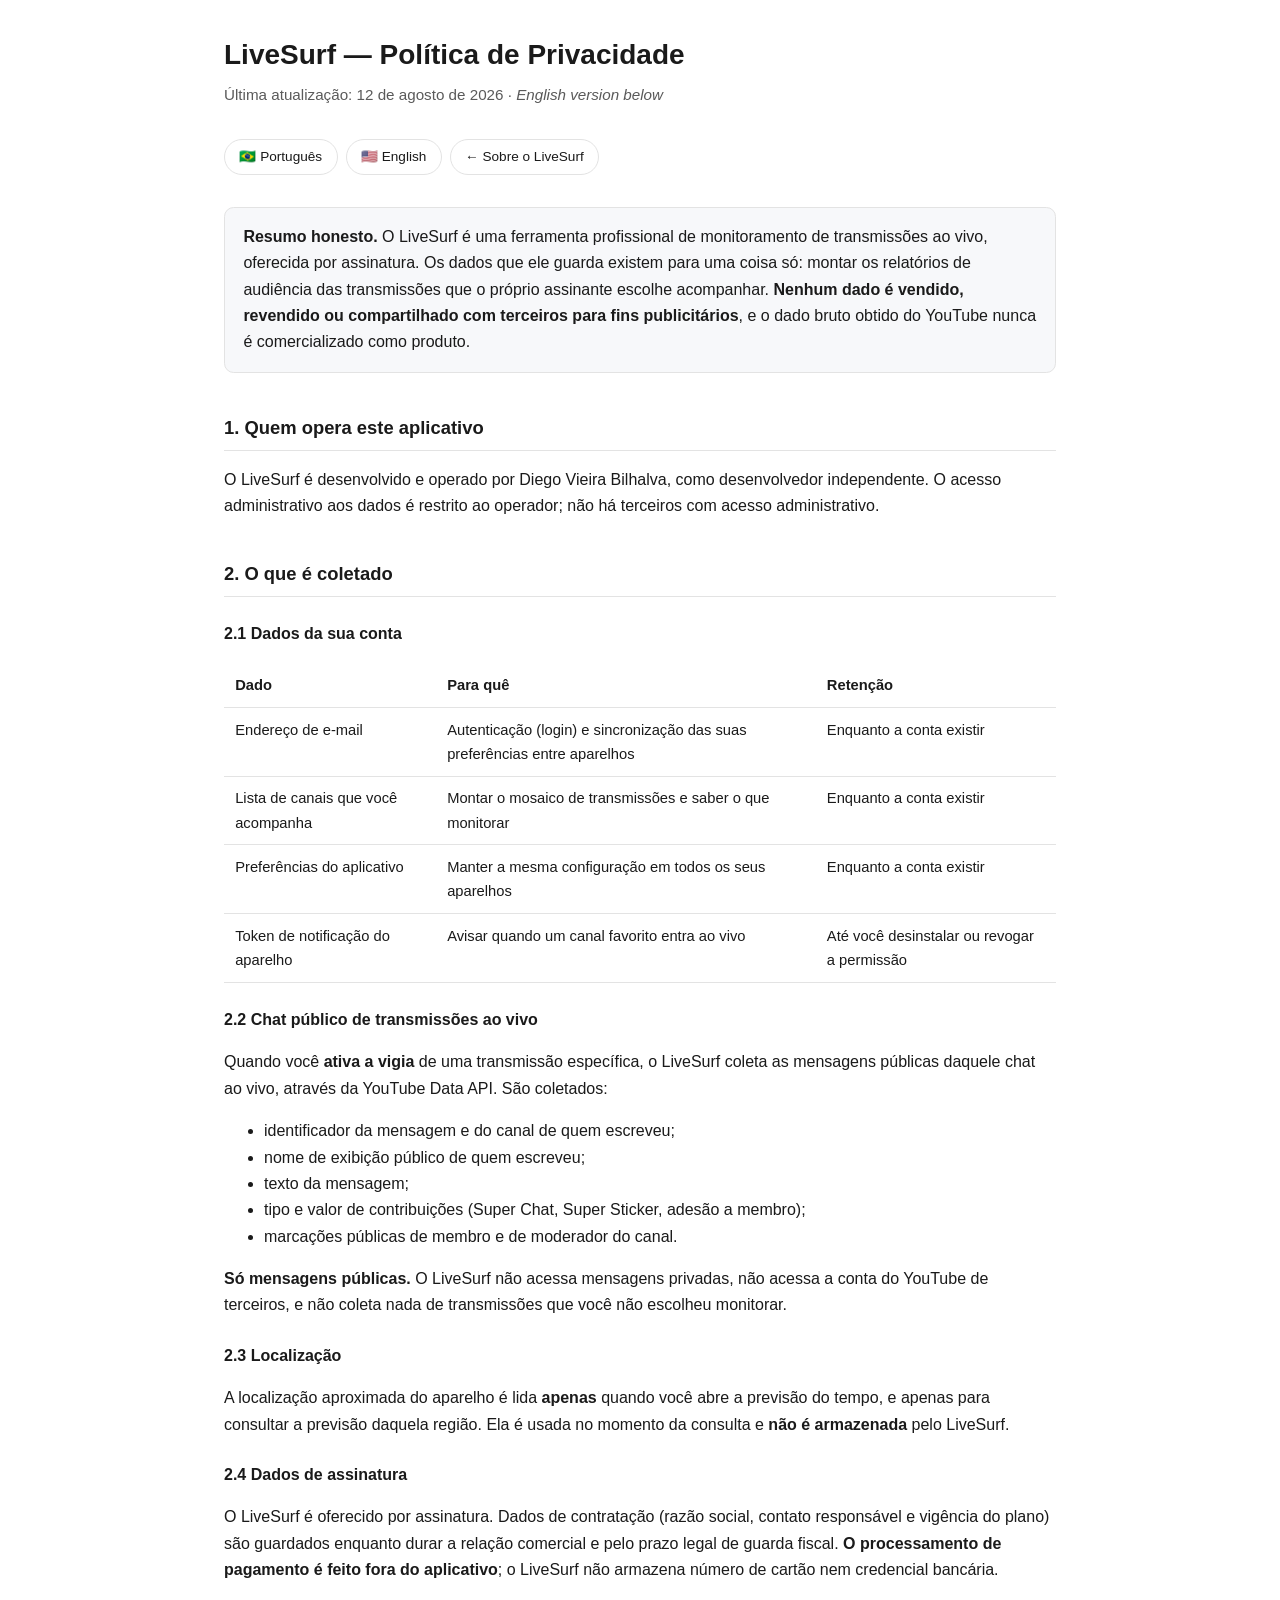
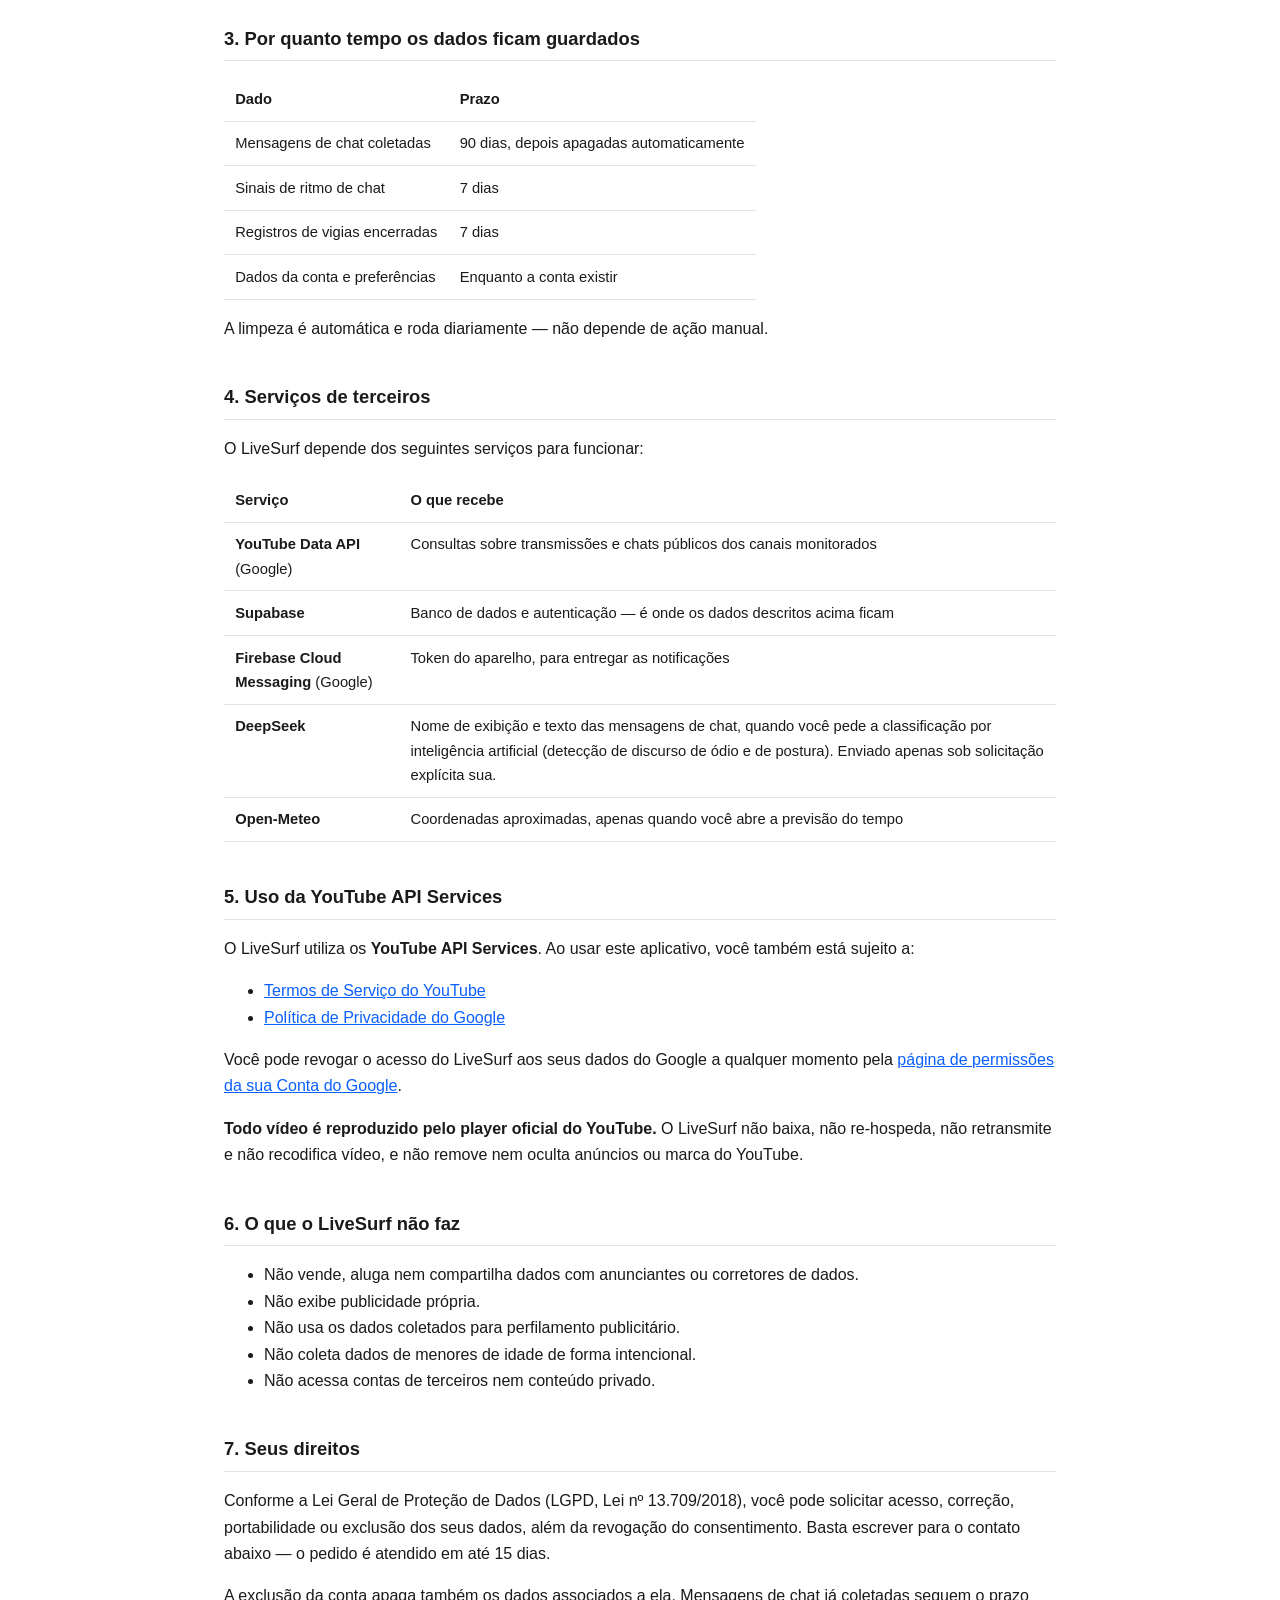
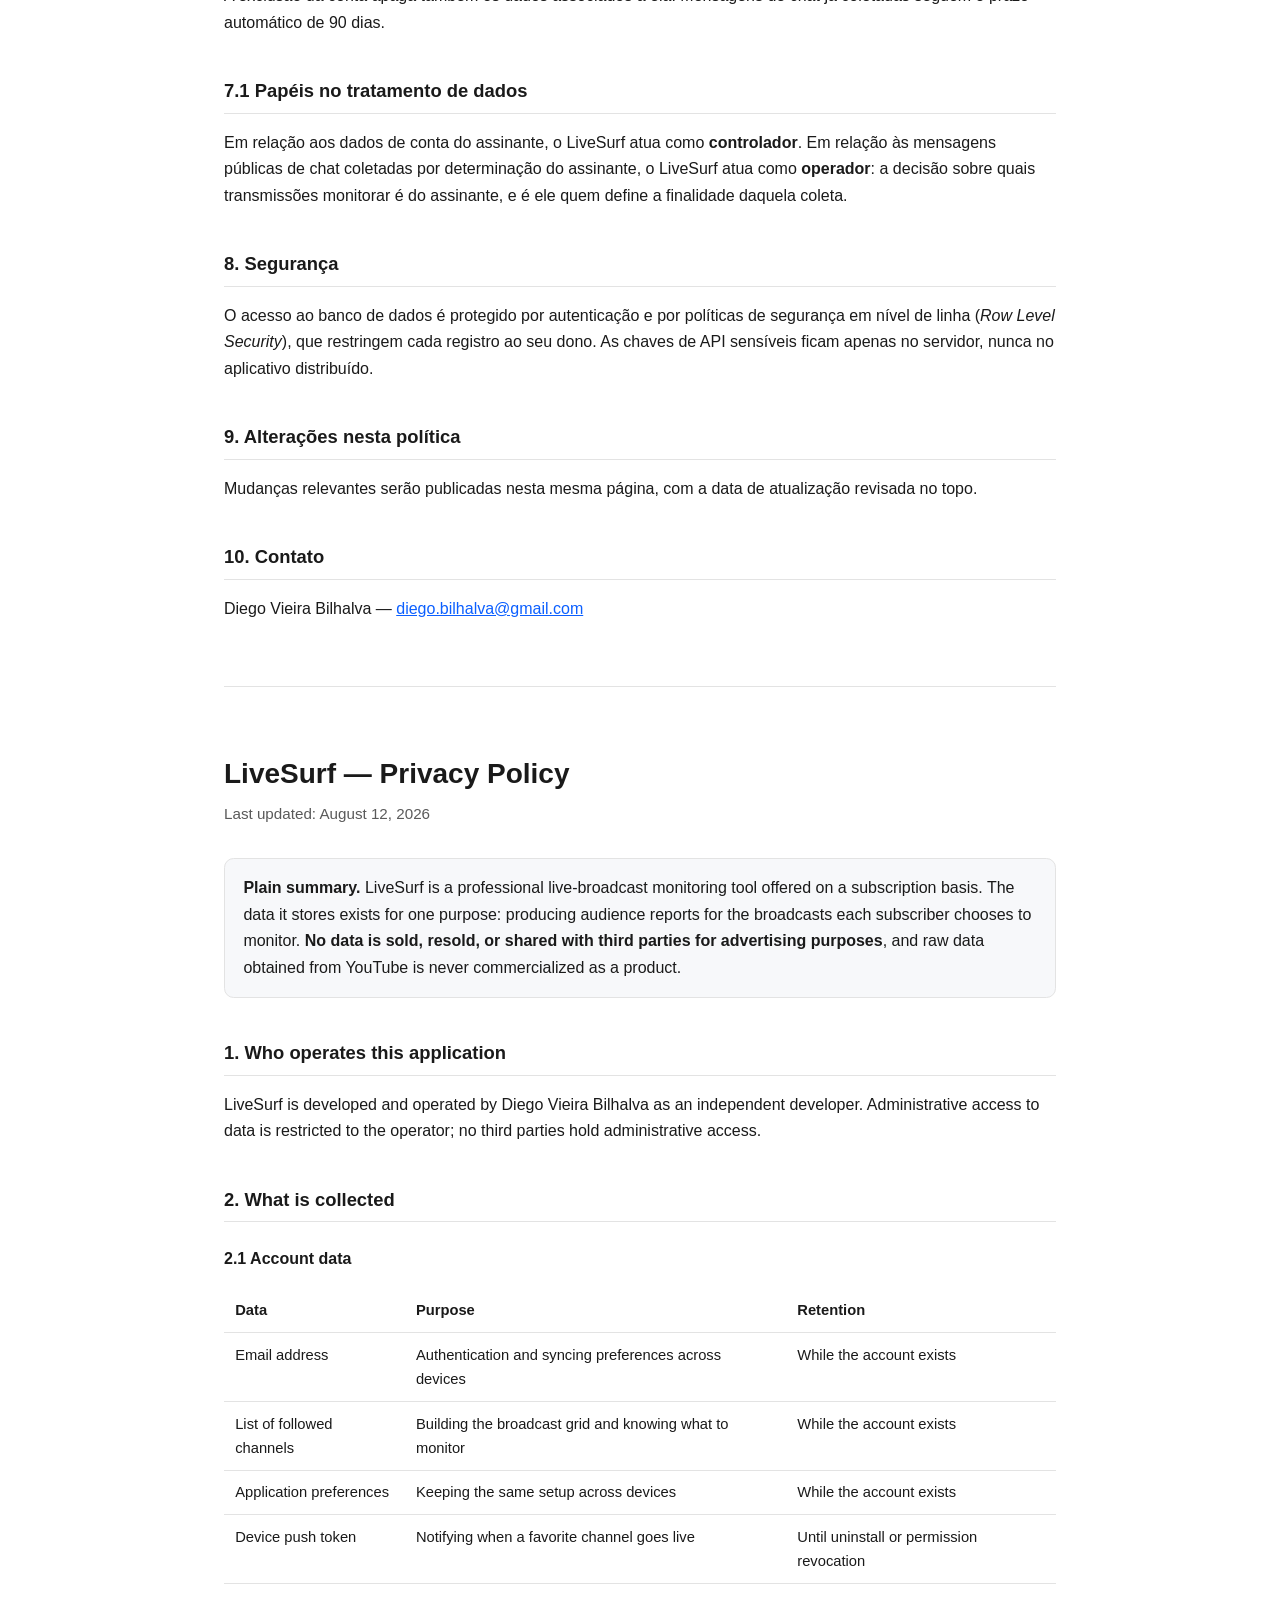
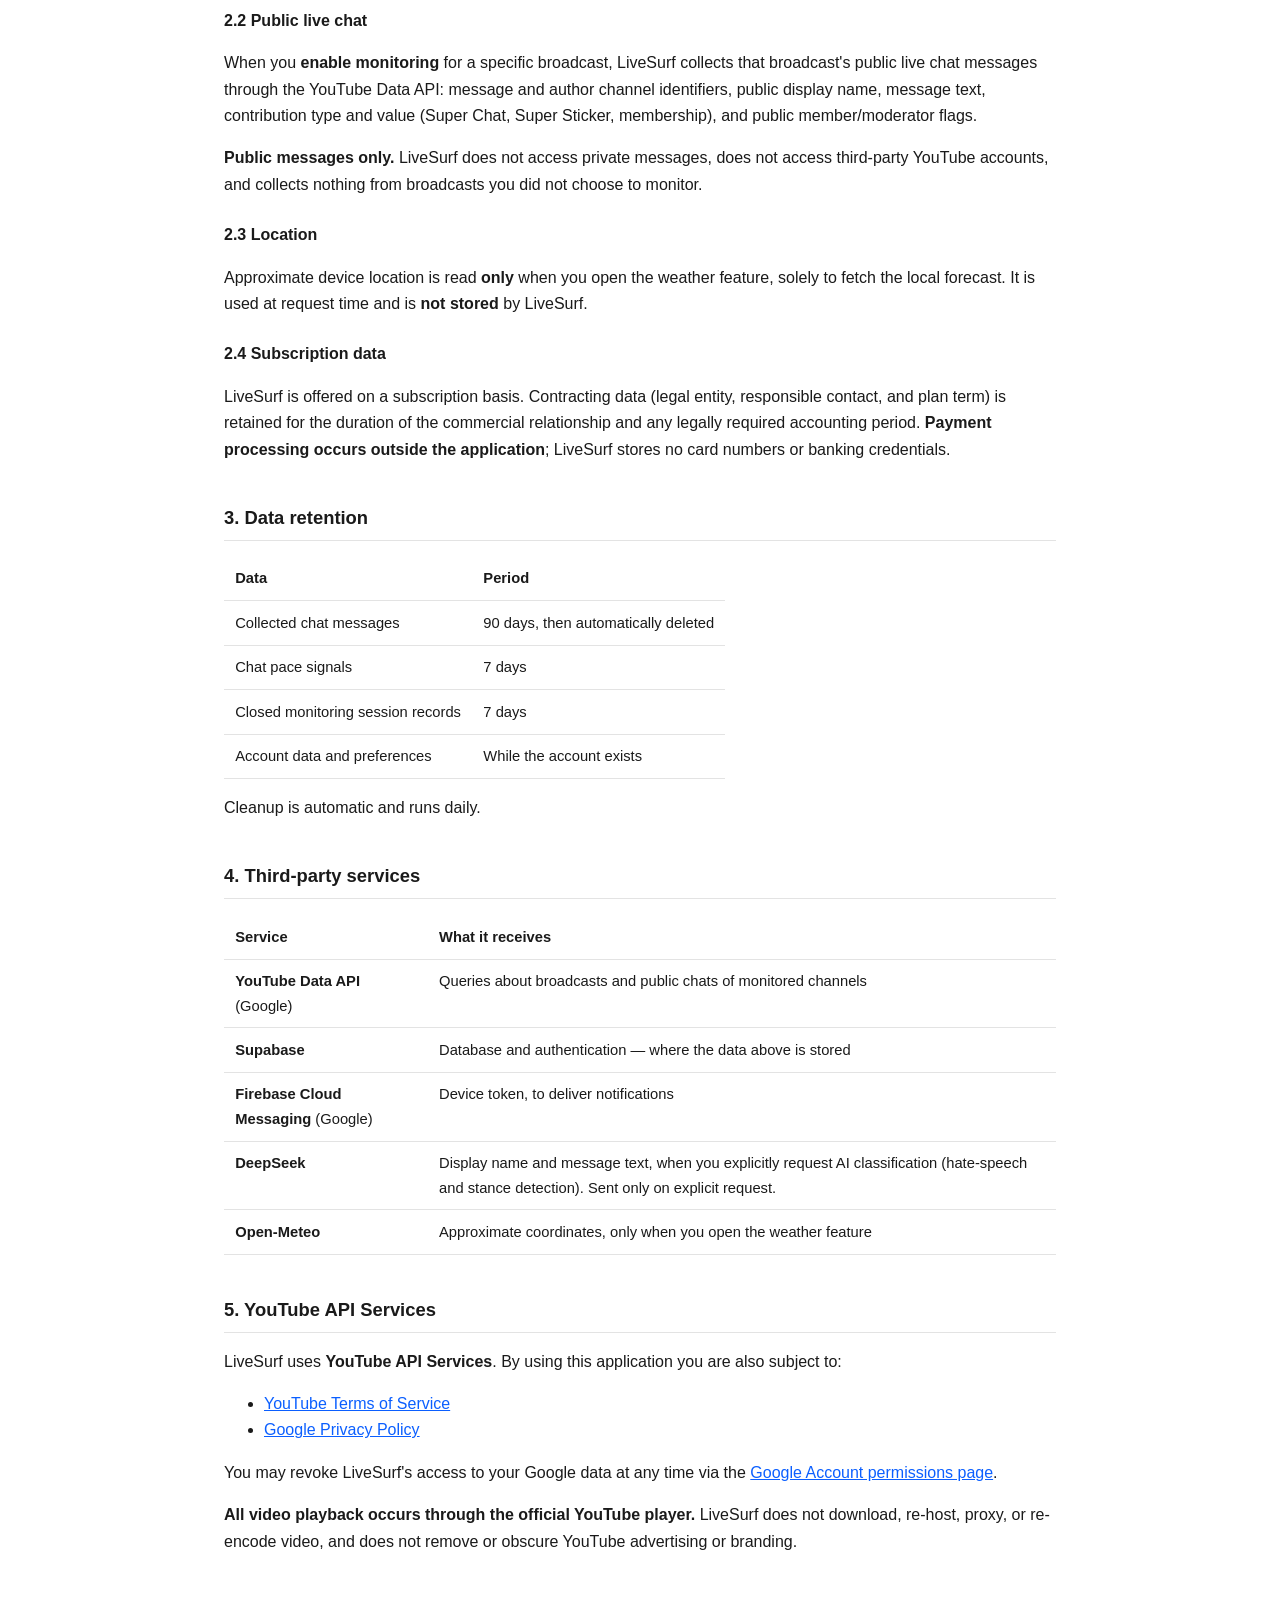
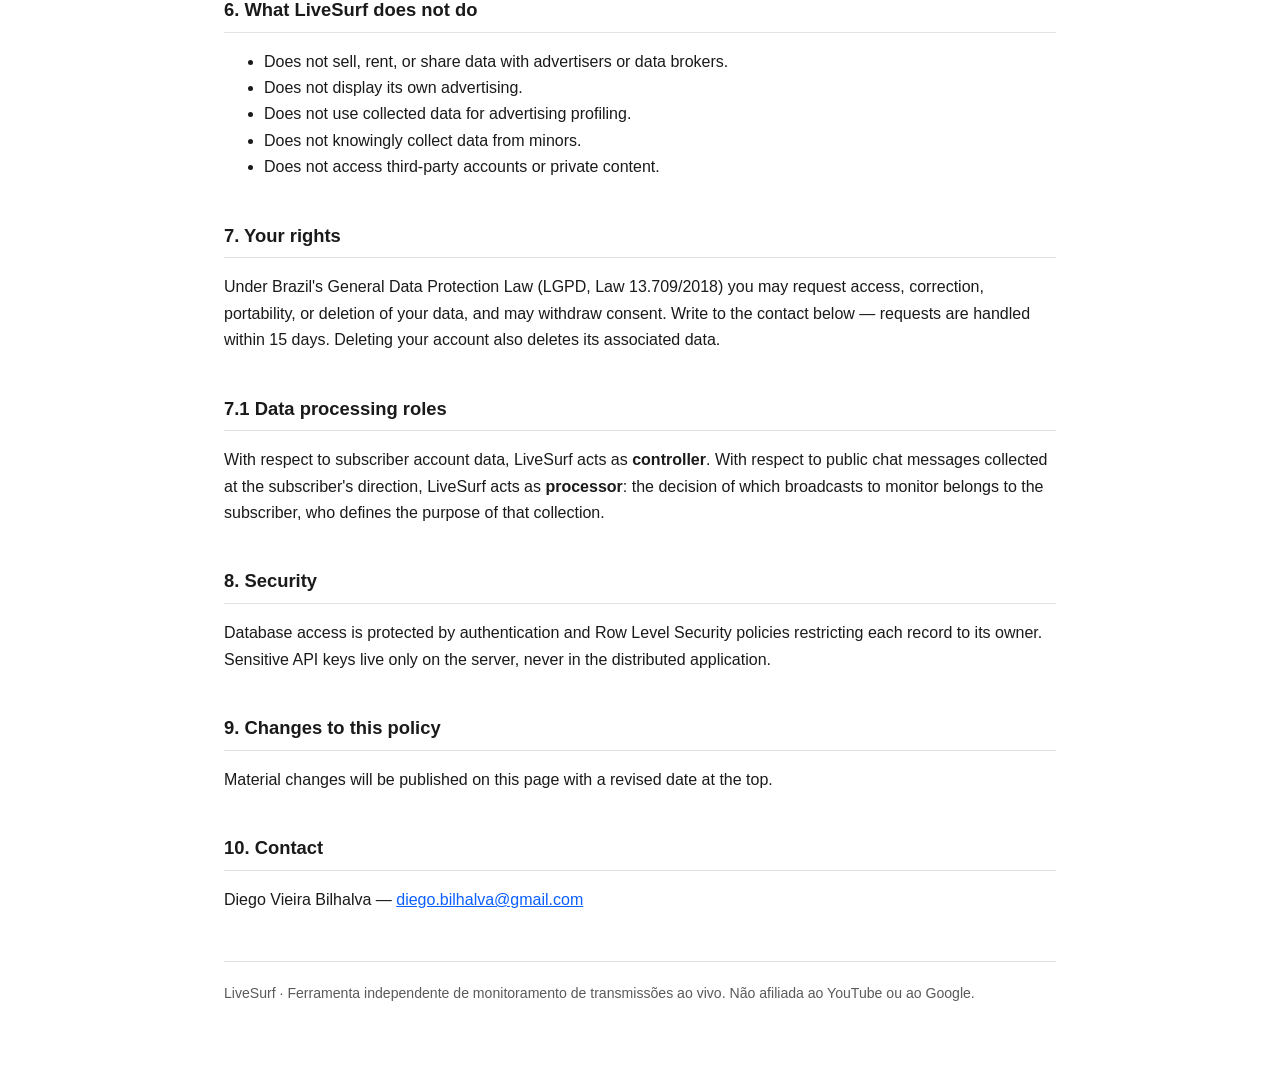
==== privacidade.html @ 0be64e24 "site: apresentação, privacidade e termos do LiveSurf" ====
<!doctype html>
<html lang="pt-BR">
<head>
<meta charset="utf-8">
<meta name="viewport" content="width=device-width, initial-scale=1">
<title>LiveSurf — Política de Privacidade / Privacy Policy</title>
<style>
  :root{
    --fundo:#ffffff; --texto:#1a1a1a; --suave:#5a5a5a; --linha:#e3e3e3;
    --destaque:#0b5fff; --caixa:#f7f8fa;
  }
  @media (prefers-color-scheme: dark){
    :root{
      --fundo:#14161a; --texto:#e8e8e8; --suave:#a0a4ab; --linha:#2a2e35;
      --destaque:#6ea8ff; --caixa:#1b1e24;
    }
  }
  *{box-sizing:border-box}
  body{
    margin:0; padding:2rem 1.25rem 4rem; background:var(--fundo); color:var(--texto);
    font:16px/1.65 -apple-system,BlinkMacSystemFont,"Segoe UI",Roboto,Helvetica,Arial,sans-serif;
  }
  main{max-width:52rem; margin:0 auto}
  h1{font-size:1.75rem; margin:0 0 .25rem}
  h2{font-size:1.15rem; margin:2.5rem 0 .75rem; padding-bottom:.4rem; border-bottom:1px solid var(--linha)}
  h3{font-size:1rem; margin:1.5rem 0 .5rem}
  p,li{color:var(--texto)}
  .sub{color:var(--suave); margin:0 0 2rem; font-size:.95rem}
  a{color:var(--destaque)}
  table{width:100%; border-collapse:collapse; margin:1rem 0; font-size:.92rem; display:block; overflow-x:auto}
  th,td{text-align:left; padding:.6rem .7rem; border-bottom:1px solid var(--linha); vertical-align:top}
  th{font-weight:600}
  .caixa{background:var(--caixa); border:1px solid var(--linha); border-radius:.6rem; padding:1rem 1.15rem; margin:1.25rem 0}
  .idioma{display:flex; gap:.5rem; margin-bottom:2rem; flex-wrap:wrap}
  .idioma a{
    text-decoration:none; border:1px solid var(--linha); border-radius:2rem;
    padding:.35rem .9rem; font-size:.85rem; color:var(--texto)
  }
  footer{margin-top:3rem; padding-top:1.25rem; border-top:1px solid var(--linha); color:var(--suave); font-size:.88rem}
  code{background:var(--caixa); padding:.1rem .35rem; border-radius:.25rem; font-size:.9em}
</style>
</head>
<body>
<main>

  <h1>LiveSurf — Política de Privacidade</h1>
  <p class="sub">Última atualização: 12 de agosto de 2026 · <em>English version below</em></p>

  <div class="idioma">
    <a href="#pt">🇧🇷 Português</a>
    <a href="#en">🇺🇸 English</a>
    <a href="./">← Sobre o LiveSurf</a>
  </div>

  <section id="pt">

    <div class="caixa">
      <strong>Resumo honesto.</strong> O LiveSurf é uma ferramenta profissional
      de monitoramento de transmissões ao vivo, oferecida por assinatura. Os
      dados que ele guarda existem para uma coisa só: montar os relatórios de
      audiência das transmissões que o próprio assinante escolhe acompanhar.
      <strong>Nenhum dado é vendido, revendido ou compartilhado com terceiros
      para fins publicitários</strong>, e o dado bruto obtido do YouTube nunca é
      comercializado como produto.
    </div>

    <h2>1. Quem opera este aplicativo</h2>
    <p>
      O LiveSurf é desenvolvido e operado por Diego Vieira Bilhalva, como
      desenvolvedor independente. O acesso administrativo aos dados é restrito
      ao operador; não há terceiros com acesso administrativo.
    </p>

    <h2>2. O que é coletado</h2>

    <h3>2.1 Dados da sua conta</h3>
    <table>
      <tr><th>Dado</th><th>Para quê</th><th>Retenção</th></tr>
      <tr>
        <td>Endereço de e-mail</td>
        <td>Autenticação (login) e sincronização das suas preferências entre aparelhos</td>
        <td>Enquanto a conta existir</td>
      </tr>
      <tr>
        <td>Lista de canais que você acompanha</td>
        <td>Montar o mosaico de transmissões e saber o que monitorar</td>
        <td>Enquanto a conta existir</td>
      </tr>
      <tr>
        <td>Preferências do aplicativo</td>
        <td>Manter a mesma configuração em todos os seus aparelhos</td>
        <td>Enquanto a conta existir</td>
      </tr>
      <tr>
        <td>Token de notificação do aparelho</td>
        <td>Avisar quando um canal favorito entra ao vivo</td>
        <td>Até você desinstalar ou revogar a permissão</td>
      </tr>
    </table>

    <h3>2.2 Chat público de transmissões ao vivo</h3>
    <p>
      Quando você <strong>ativa a vigia</strong> de uma transmissão específica, o
      LiveSurf coleta as mensagens públicas daquele chat ao vivo, através da
      YouTube Data API. São coletados:
    </p>
    <ul>
      <li>identificador da mensagem e do canal de quem escreveu;</li>
      <li>nome de exibição público de quem escreveu;</li>
      <li>texto da mensagem;</li>
      <li>tipo e valor de contribuições (Super Chat, Super Sticker, adesão a membro);</li>
      <li>marcações públicas de membro e de moderador do canal.</li>
    </ul>
    <p>
      <strong>Só mensagens públicas.</strong> O LiveSurf não acessa mensagens
      privadas, não acessa a conta do YouTube de terceiros, e não coleta nada de
      transmissões que você não escolheu monitorar.
    </p>

    <h3>2.3 Localização</h3>
    <p>
      A localização aproximada do aparelho é lida <strong>apenas</strong> quando
      você abre a previsão do tempo, e apenas para consultar a previsão daquela
      região. Ela é usada no momento da consulta e <strong>não é armazenada</strong>
      pelo LiveSurf.
    </p>

    <h3>2.4 Dados de assinatura</h3>
    <p>
      O LiveSurf é oferecido por assinatura. Dados de contratação (razão social,
      contato responsável e vigência do plano) são guardados enquanto durar a
      relação comercial e pelo prazo legal de guarda fiscal. <strong>O
      processamento de pagamento é feito fora do aplicativo</strong>; o LiveSurf
      não armazena número de cartão nem credencial bancária.
    </p>

    <h2>3. Por quanto tempo os dados ficam guardados</h2>
    <table>
      <tr><th>Dado</th><th>Prazo</th></tr>
      <tr><td>Mensagens de chat coletadas</td><td>90 dias, depois apagadas automaticamente</td></tr>
      <tr><td>Sinais de ritmo de chat</td><td>7 dias</td></tr>
      <tr><td>Registros de vigias encerradas</td><td>7 dias</td></tr>
      <tr><td>Dados da conta e preferências</td><td>Enquanto a conta existir</td></tr>
    </table>
    <p>
      A limpeza é automática e roda diariamente — não depende de ação manual.
    </p>

    <h2>4. Serviços de terceiros</h2>
    <p>O LiveSurf depende dos seguintes serviços para funcionar:</p>
    <table>
      <tr><th>Serviço</th><th>O que recebe</th></tr>
      <tr>
        <td><strong>YouTube Data API</strong> (Google)</td>
        <td>Consultas sobre transmissões e chats públicos dos canais monitorados</td>
      </tr>
      <tr>
        <td><strong>Supabase</strong></td>
        <td>Banco de dados e autenticação — é onde os dados descritos acima ficam</td>
      </tr>
      <tr>
        <td><strong>Firebase Cloud Messaging</strong> (Google)</td>
        <td>Token do aparelho, para entregar as notificações</td>
      </tr>
      <tr>
        <td><strong>DeepSeek</strong></td>
        <td>
          Nome de exibição e texto das mensagens de chat, quando você pede a
          classificação por inteligência artificial (detecção de discurso de ódio
          e de postura). Enviado apenas sob solicitação explícita sua.
        </td>
      </tr>
      <tr>
        <td><strong>Open-Meteo</strong></td>
        <td>Coordenadas aproximadas, apenas quando você abre a previsão do tempo</td>
      </tr>
    </table>

    <h2>5. Uso da YouTube API Services</h2>
    <p>
      O LiveSurf utiliza os <strong>YouTube API Services</strong>. Ao usar este
      aplicativo, você também está sujeito a:
    </p>
    <ul>
      <li><a href="https://www.youtube.com/t/terms" target="_blank" rel="noopener">Termos de Serviço do YouTube</a></li>
      <li><a href="https://policies.google.com/privacy" target="_blank" rel="noopener">Política de Privacidade do Google</a></li>
    </ul>
    <p>
      Você pode revogar o acesso do LiveSurf aos seus dados do Google a qualquer
      momento pela
      <a href="https://myaccount.google.com/permissions" target="_blank" rel="noopener">página de permissões da sua Conta do Google</a>.
    </p>
    <p>
      <strong>Todo vídeo é reproduzido pelo player oficial do YouTube.</strong> O
      LiveSurf não baixa, não re-hospeda, não retransmite e não recodifica vídeo,
      e não remove nem oculta anúncios ou marca do YouTube.
    </p>

    <h2>6. O que o LiveSurf não faz</h2>
    <ul>
      <li>Não vende, aluga nem compartilha dados com anunciantes ou corretores de dados.</li>
      <li>Não exibe publicidade própria.</li>
      <li>Não usa os dados coletados para perfilamento publicitário.</li>
      <li>Não coleta dados de menores de idade de forma intencional.</li>
      <li>Não acessa contas de terceiros nem conteúdo privado.</li>
    </ul>

    <h2>7. Seus direitos</h2>
    <p>
      Conforme a Lei Geral de Proteção de Dados (LGPD, Lei nº 13.709/2018), você
      pode solicitar acesso, correção, portabilidade ou exclusão dos seus dados,
      além da revogação do consentimento. Basta escrever para o contato abaixo — o
      pedido é atendido em até 15 dias.
    </p>
    <p>
      A exclusão da conta apaga também os dados associados a ela. Mensagens de
      chat já coletadas seguem o prazo automático de 90 dias.
    </p>

    <h2>7.1 Papéis no tratamento de dados</h2>
    <p>
      Em relação aos dados de conta do assinante, o LiveSurf atua como
      <strong>controlador</strong>. Em relação às mensagens públicas de chat
      coletadas por determinação do assinante, o LiveSurf atua como
      <strong>operador</strong>: a decisão sobre quais transmissões monitorar é
      do assinante, e é ele quem define a finalidade daquela coleta.
    </p>

    <h2>8. Segurança</h2>
    <p>
      O acesso ao banco de dados é protegido por autenticação e por políticas de
      segurança em nível de linha (<em>Row Level Security</em>), que restringem
      cada registro ao seu dono. As chaves de API sensíveis ficam apenas no
      servidor, nunca no aplicativo distribuído.
    </p>

    <h2>9. Alterações nesta política</h2>
    <p>
      Mudanças relevantes serão publicadas nesta mesma página, com a data de
      atualização revisada no topo.
    </p>

    <h2>10. Contato</h2>
    <p>
      Diego Vieira Bilhalva —
      <a href="mailto:diego.bilhalva@gmail.com">diego.bilhalva@gmail.com</a>
    </p>

  </section>

  <hr style="margin:4rem 0; border:0; border-top:1px solid var(--linha)">

  <section id="en">

    <h1>LiveSurf — Privacy Policy</h1>
    <p class="sub">Last updated: August 12, 2026</p>

    <div class="caixa">
      <strong>Plain summary.</strong> LiveSurf is a professional live-broadcast
      monitoring tool offered on a subscription basis. The data it stores exists
      for one purpose: producing audience reports for the broadcasts each
      subscriber chooses to monitor. <strong>No data is sold, resold, or shared
      with third parties for advertising purposes</strong>, and raw data obtained
      from YouTube is never commercialized as a product.
    </div>

    <h2>1. Who operates this application</h2>
    <p>
      LiveSurf is developed and operated by Diego Vieira Bilhalva as an
      independent developer. Administrative access to data is restricted to the
      operator; no third parties hold administrative access.
    </p>

    <h2>2. What is collected</h2>

    <h3>2.1 Account data</h3>
    <table>
      <tr><th>Data</th><th>Purpose</th><th>Retention</th></tr>
      <tr><td>Email address</td><td>Authentication and syncing preferences across devices</td><td>While the account exists</td></tr>
      <tr><td>List of followed channels</td><td>Building the broadcast grid and knowing what to monitor</td><td>While the account exists</td></tr>
      <tr><td>Application preferences</td><td>Keeping the same setup across devices</td><td>While the account exists</td></tr>
      <tr><td>Device push token</td><td>Notifying when a favorite channel goes live</td><td>Until uninstall or permission revocation</td></tr>
    </table>

    <h3>2.2 Public live chat</h3>
    <p>
      When you <strong>enable monitoring</strong> for a specific broadcast,
      LiveSurf collects that broadcast's public live chat messages through the
      YouTube Data API: message and author channel identifiers, public display
      name, message text, contribution type and value (Super Chat, Super Sticker,
      membership), and public member/moderator flags.
    </p>
    <p>
      <strong>Public messages only.</strong> LiveSurf does not access private
      messages, does not access third-party YouTube accounts, and collects
      nothing from broadcasts you did not choose to monitor.
    </p>

    <h3>2.3 Location</h3>
    <p>
      Approximate device location is read <strong>only</strong> when you open the
      weather feature, solely to fetch the local forecast. It is used at request
      time and is <strong>not stored</strong> by LiveSurf.
    </p>

    <h3>2.4 Subscription data</h3>
    <p>
      LiveSurf is offered on a subscription basis. Contracting data (legal
      entity, responsible contact, and plan term) is retained for the duration of
      the commercial relationship and any legally required accounting period.
      <strong>Payment processing occurs outside the application</strong>;
      LiveSurf stores no card numbers or banking credentials.
    </p>

    <h2>3. Data retention</h2>
    <table>
      <tr><th>Data</th><th>Period</th></tr>
      <tr><td>Collected chat messages</td><td>90 days, then automatically deleted</td></tr>
      <tr><td>Chat pace signals</td><td>7 days</td></tr>
      <tr><td>Closed monitoring session records</td><td>7 days</td></tr>
      <tr><td>Account data and preferences</td><td>While the account exists</td></tr>
    </table>
    <p>Cleanup is automatic and runs daily.</p>

    <h2>4. Third-party services</h2>
    <table>
      <tr><th>Service</th><th>What it receives</th></tr>
      <tr><td><strong>YouTube Data API</strong> (Google)</td><td>Queries about broadcasts and public chats of monitored channels</td></tr>
      <tr><td><strong>Supabase</strong></td><td>Database and authentication — where the data above is stored</td></tr>
      <tr><td><strong>Firebase Cloud Messaging</strong> (Google)</td><td>Device token, to deliver notifications</td></tr>
      <tr><td><strong>DeepSeek</strong></td><td>Display name and message text, when you explicitly request AI classification (hate-speech and stance detection). Sent only on explicit request.</td></tr>
      <tr><td><strong>Open-Meteo</strong></td><td>Approximate coordinates, only when you open the weather feature</td></tr>
    </table>

    <h2>5. YouTube API Services</h2>
    <p>LiveSurf uses <strong>YouTube API Services</strong>. By using this application you are also subject to:</p>
    <ul>
      <li><a href="https://www.youtube.com/t/terms" target="_blank" rel="noopener">YouTube Terms of Service</a></li>
      <li><a href="https://policies.google.com/privacy" target="_blank" rel="noopener">Google Privacy Policy</a></li>
    </ul>
    <p>
      You may revoke LiveSurf's access to your Google data at any time via the
      <a href="https://myaccount.google.com/permissions" target="_blank" rel="noopener">Google Account permissions page</a>.
    </p>
    <p>
      <strong>All video playback occurs through the official YouTube player.</strong>
      LiveSurf does not download, re-host, proxy, or re-encode video, and does not
      remove or obscure YouTube advertising or branding.
    </p>

    <h2>6. What LiveSurf does not do</h2>
    <ul>
      <li>Does not sell, rent, or share data with advertisers or data brokers.</li>
      <li>Does not display its own advertising.</li>
      <li>Does not use collected data for advertising profiling.</li>
      <li>Does not knowingly collect data from minors.</li>
      <li>Does not access third-party accounts or private content.</li>
    </ul>

    <h2>7. Your rights</h2>
    <p>
      Under Brazil's General Data Protection Law (LGPD, Law 13.709/2018) you may
      request access, correction, portability, or deletion of your data, and may
      withdraw consent. Write to the contact below — requests are handled within
      15 days. Deleting your account also deletes its associated data.
    </p>

    <h2>7.1 Data processing roles</h2>
    <p>
      With respect to subscriber account data, LiveSurf acts as
      <strong>controller</strong>. With respect to public chat messages collected
      at the subscriber's direction, LiveSurf acts as <strong>processor</strong>:
      the decision of which broadcasts to monitor belongs to the subscriber, who
      defines the purpose of that collection.
    </p>

    <h2>8. Security</h2>
    <p>
      Database access is protected by authentication and Row Level Security
      policies restricting each record to its owner. Sensitive API keys live only
      on the server, never in the distributed application.
    </p>

    <h2>9. Changes to this policy</h2>
    <p>Material changes will be published on this page with a revised date at the top.</p>

    <h2>10. Contact</h2>
    <p>Diego Vieira Bilhalva — <a href="mailto:diego.bilhalva@gmail.com">diego.bilhalva@gmail.com</a></p>

  </section>

  <footer>
    LiveSurf · Ferramenta independente de monitoramento de transmissões ao vivo.
    Não afiliada ao YouTube ou ao Google.
  </footer>

</main>
</body>
</html>
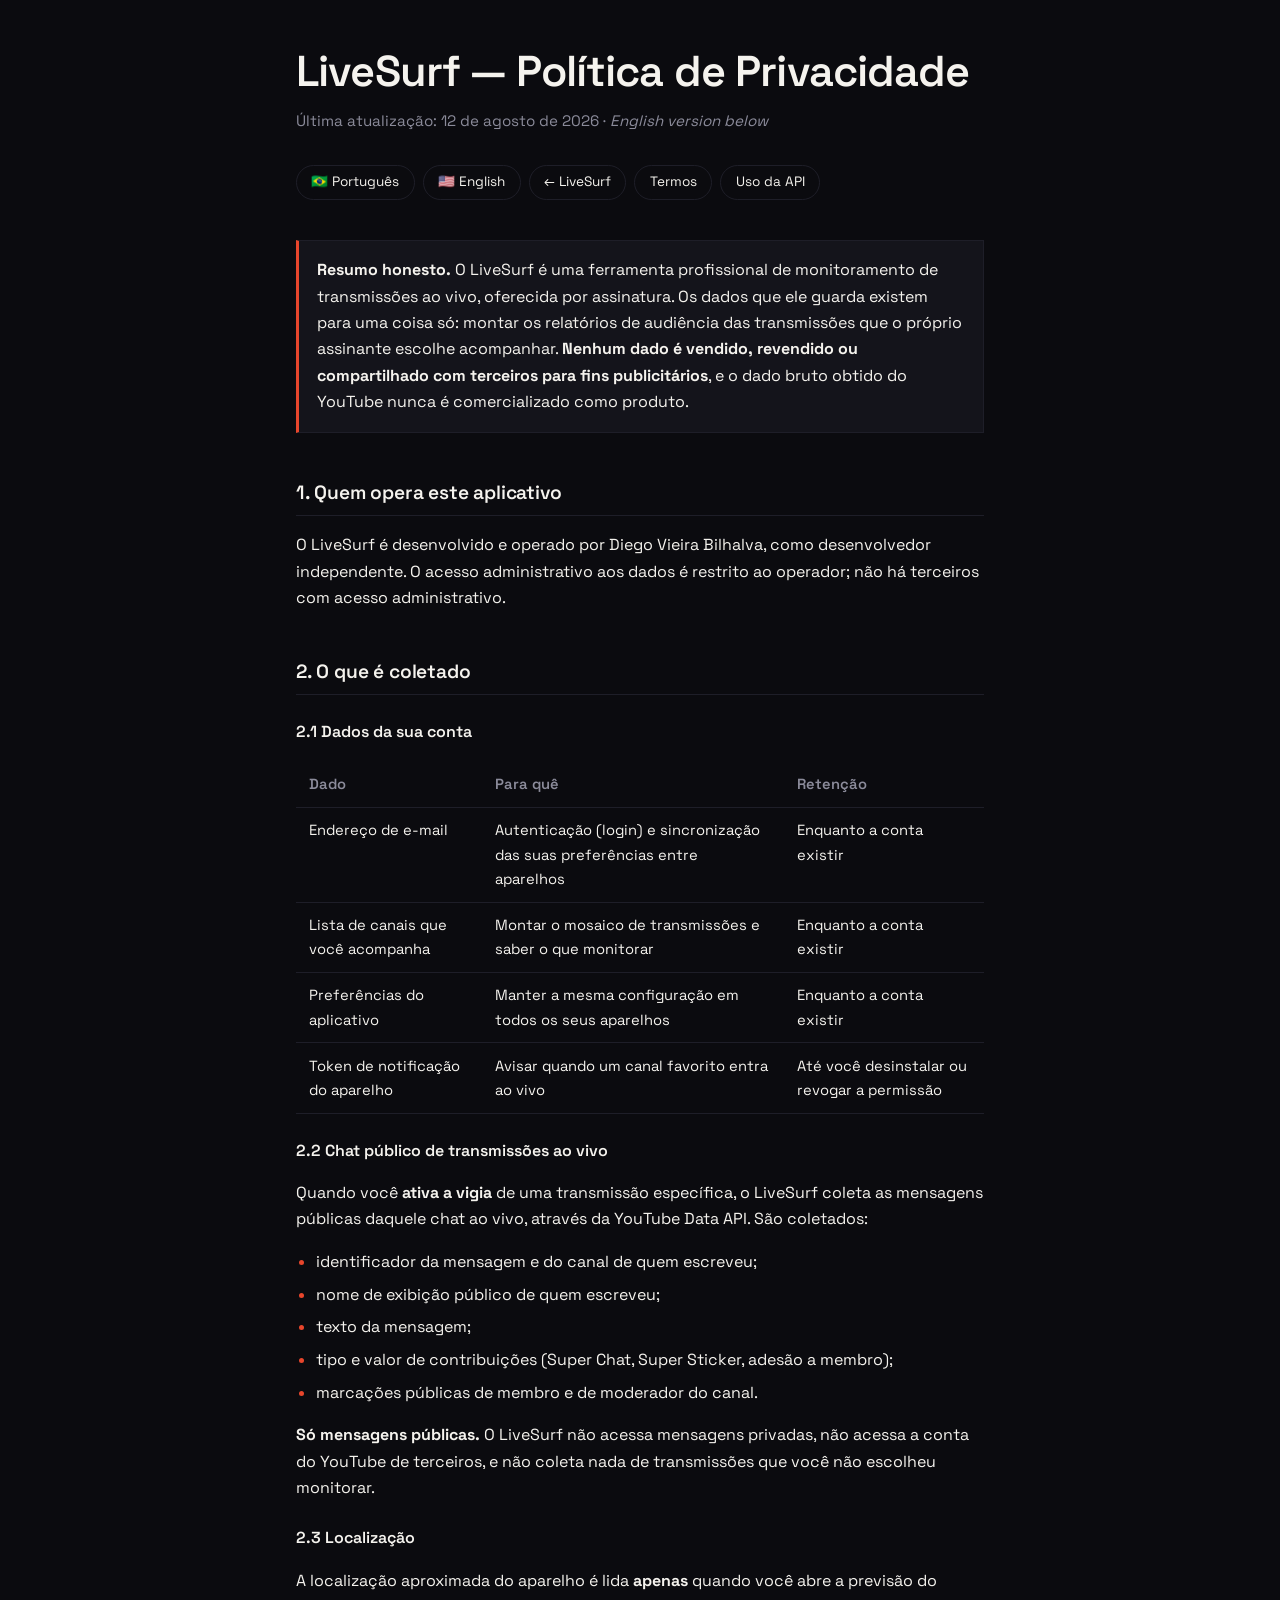
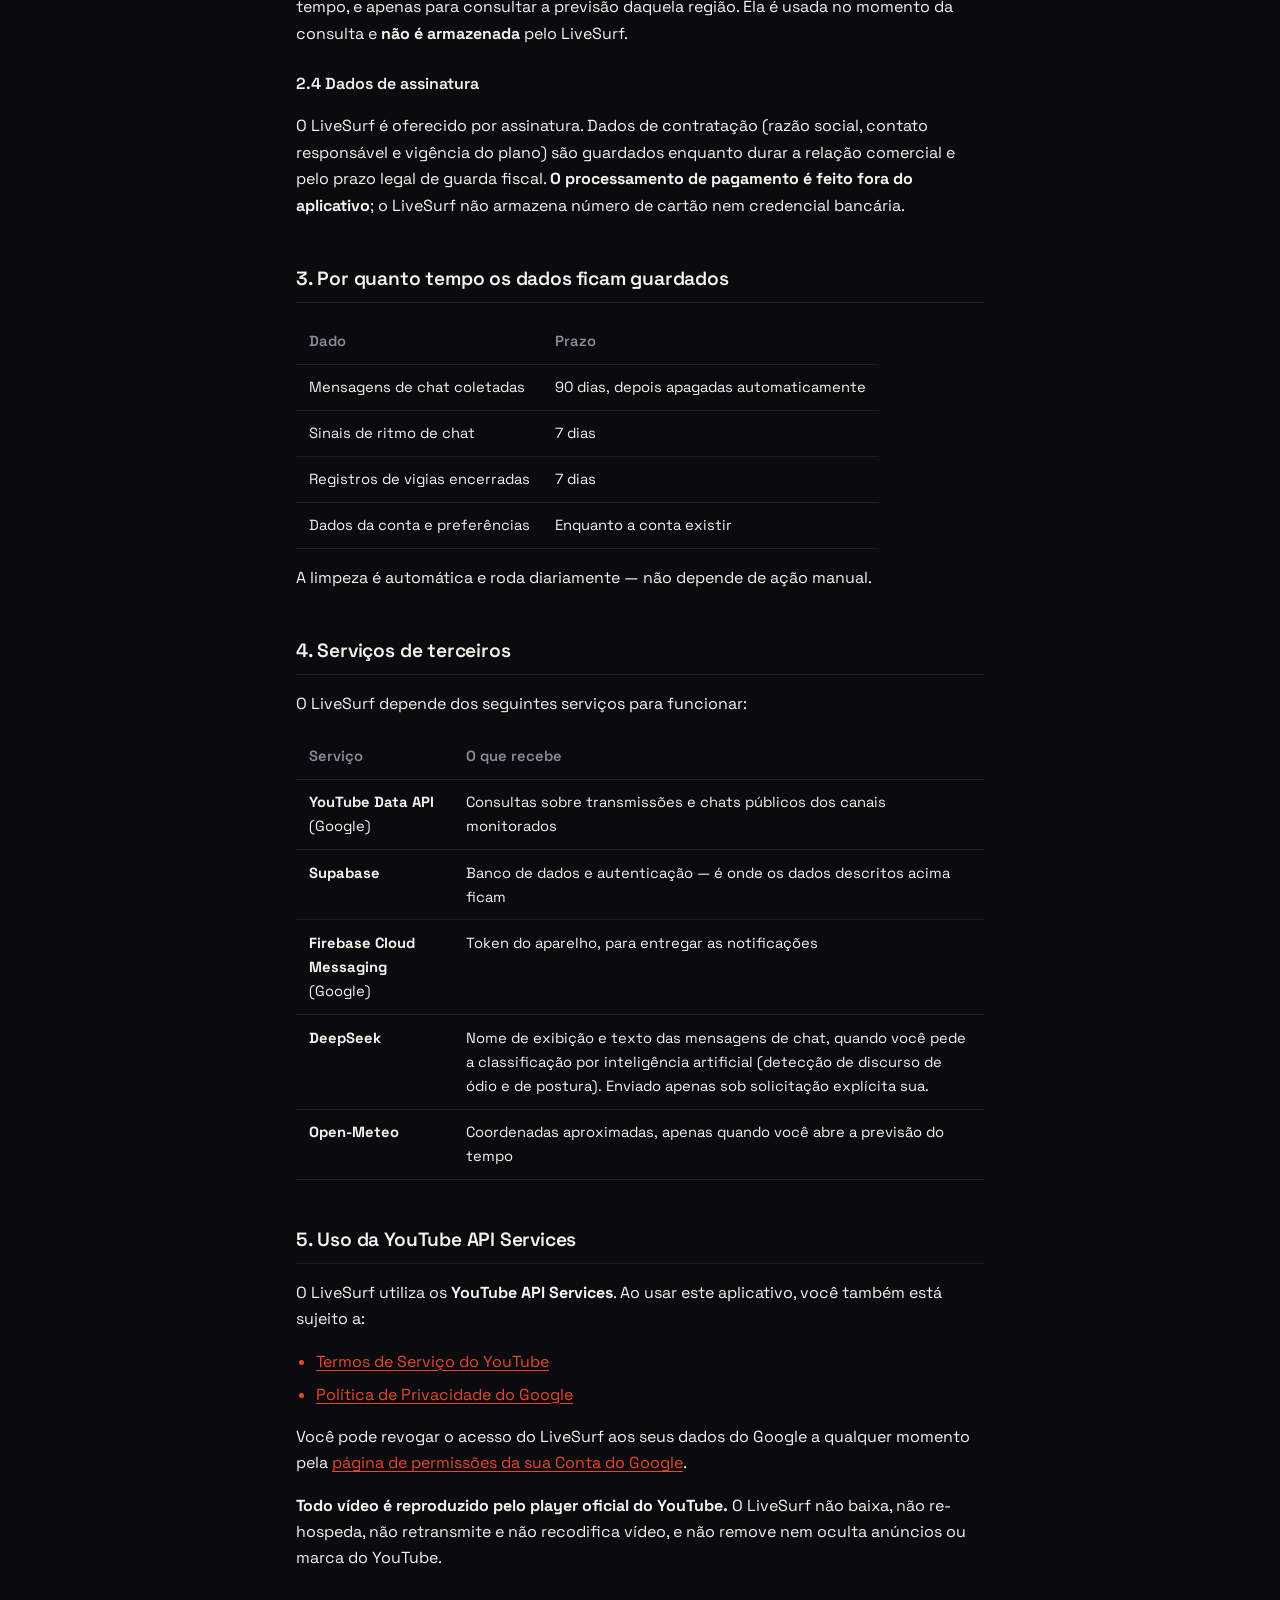
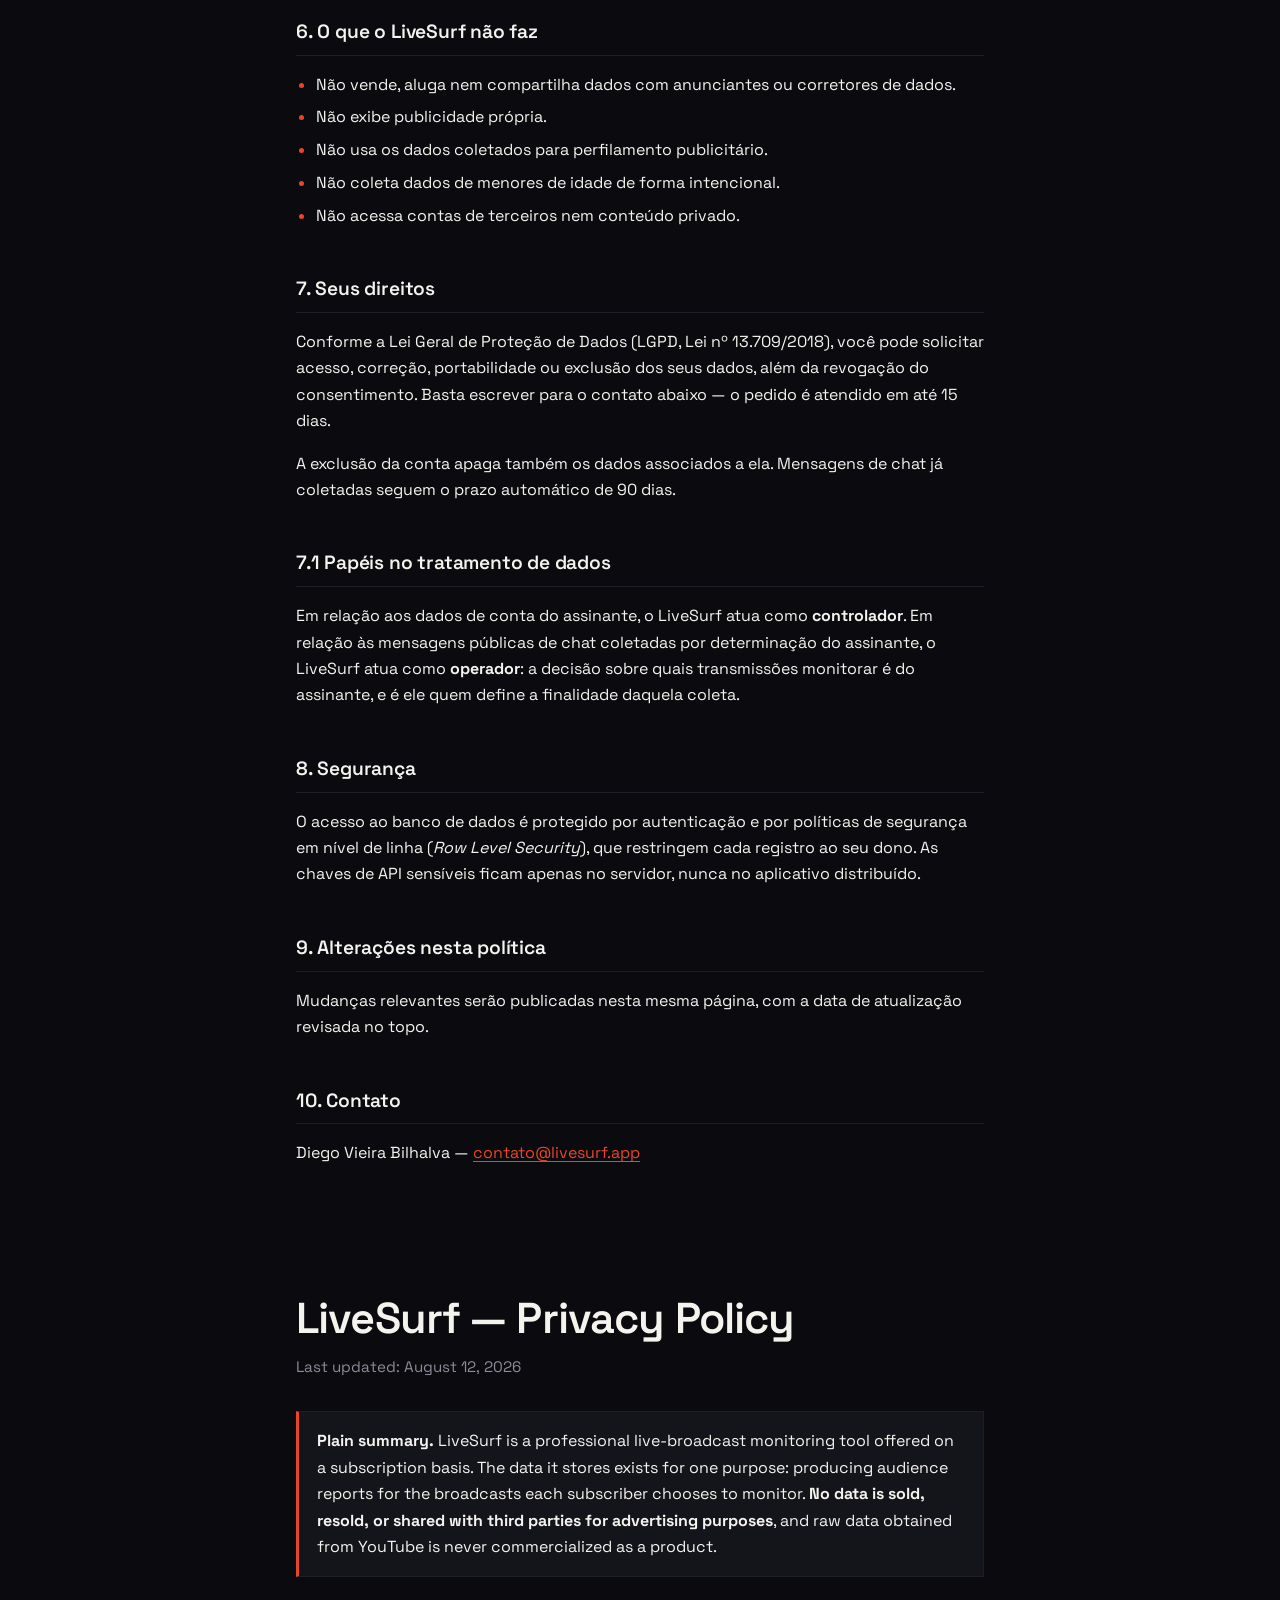
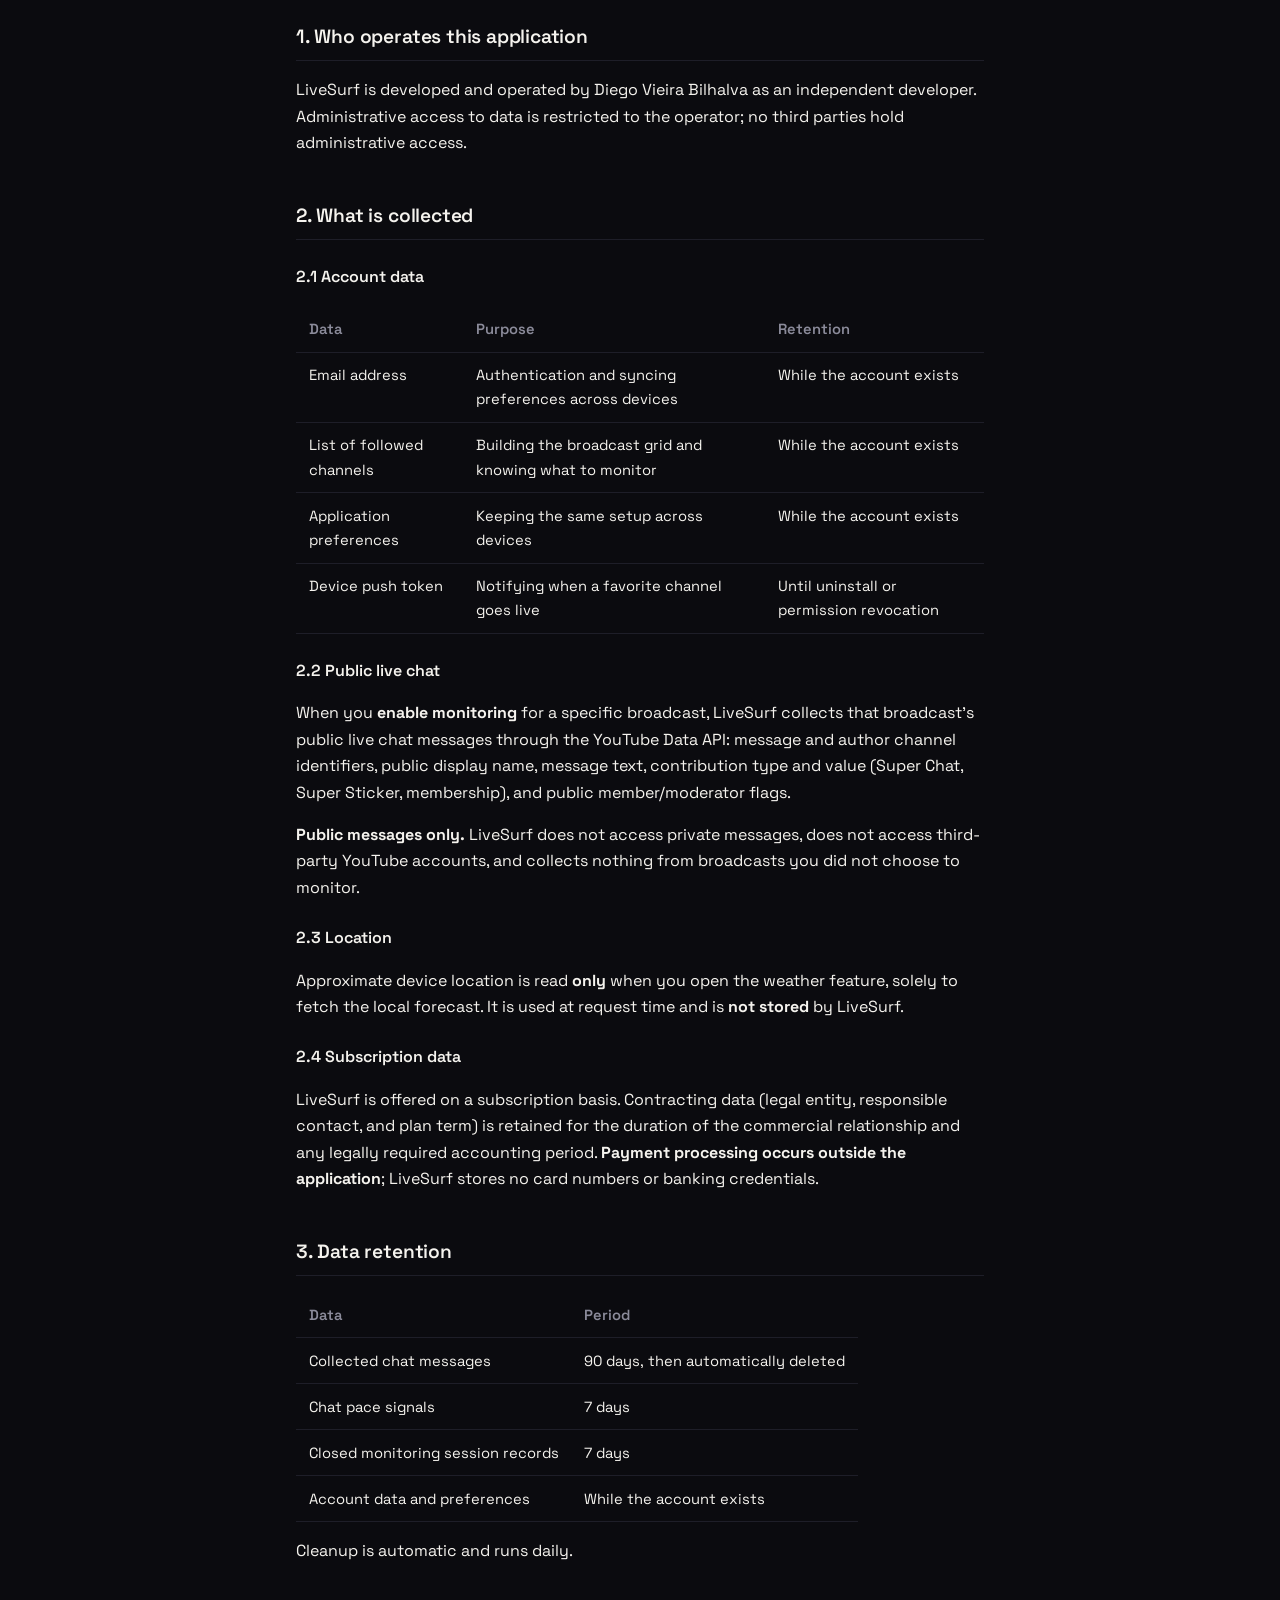
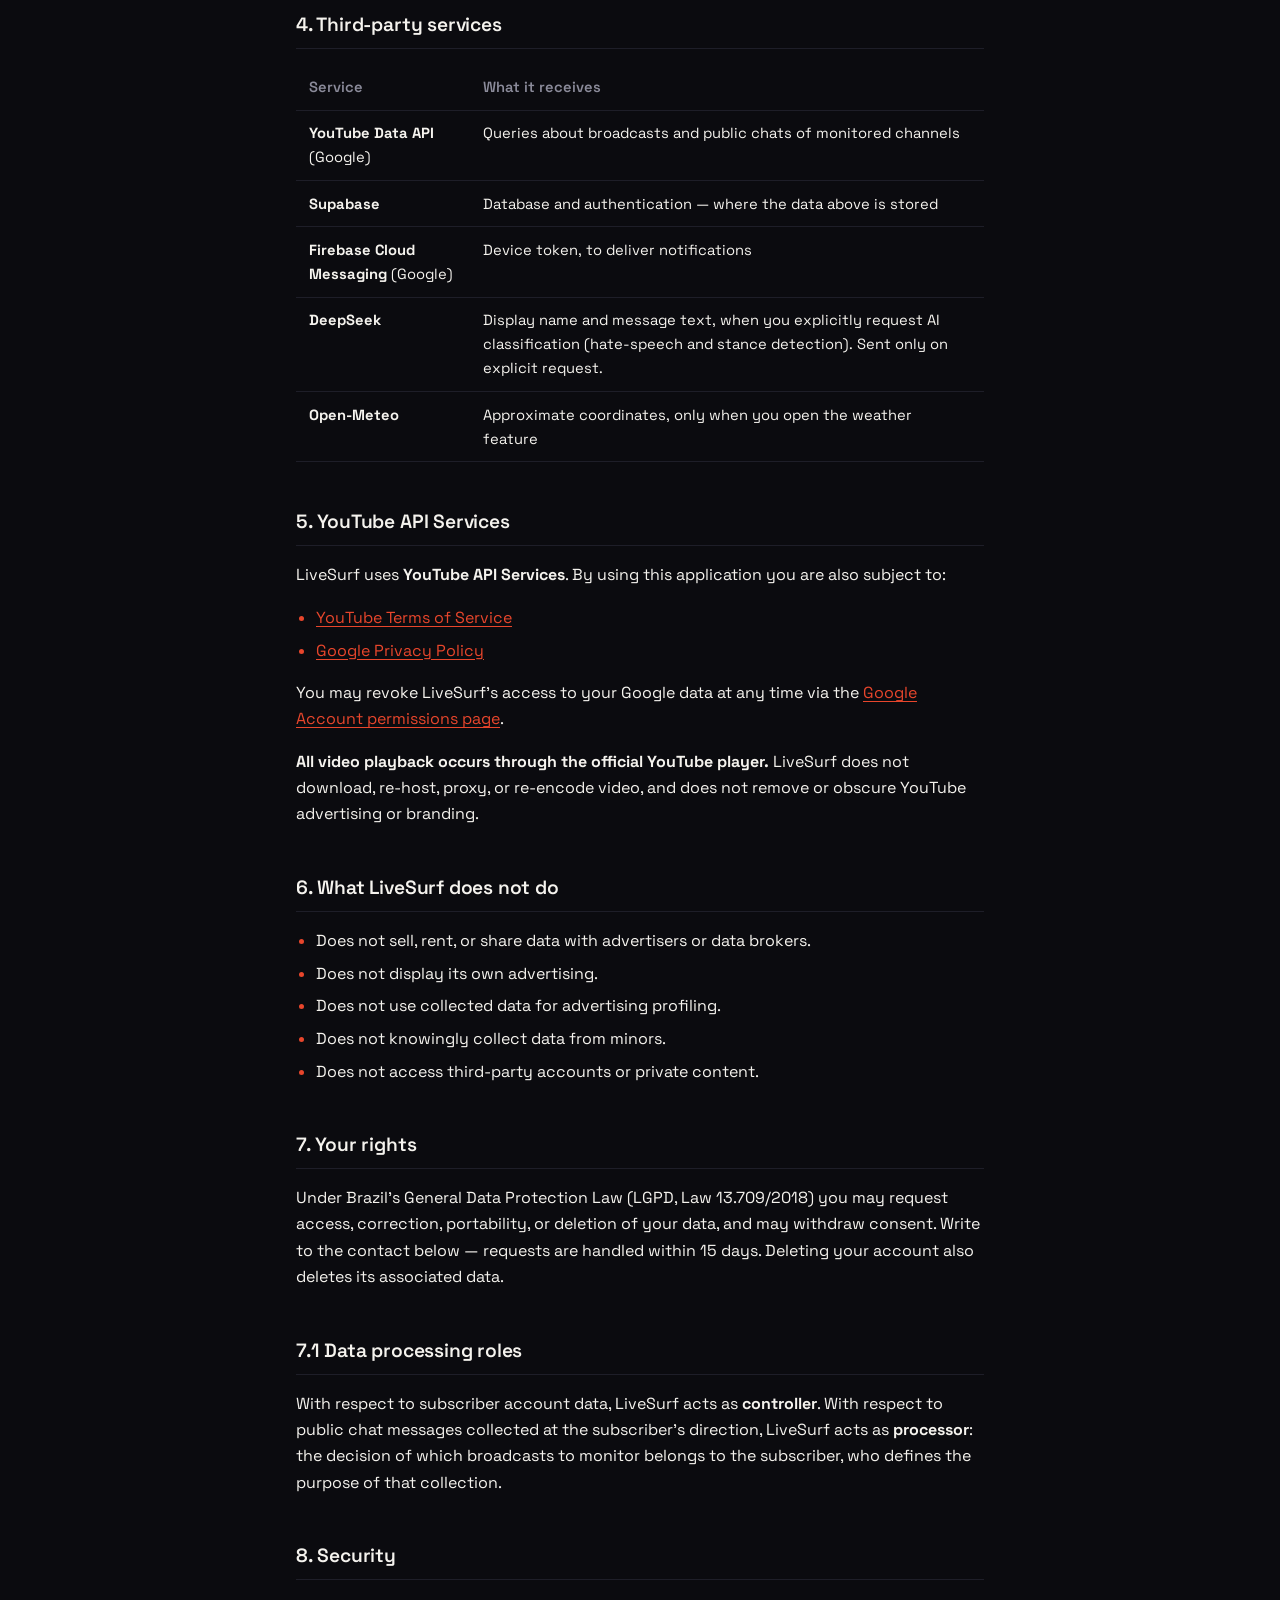
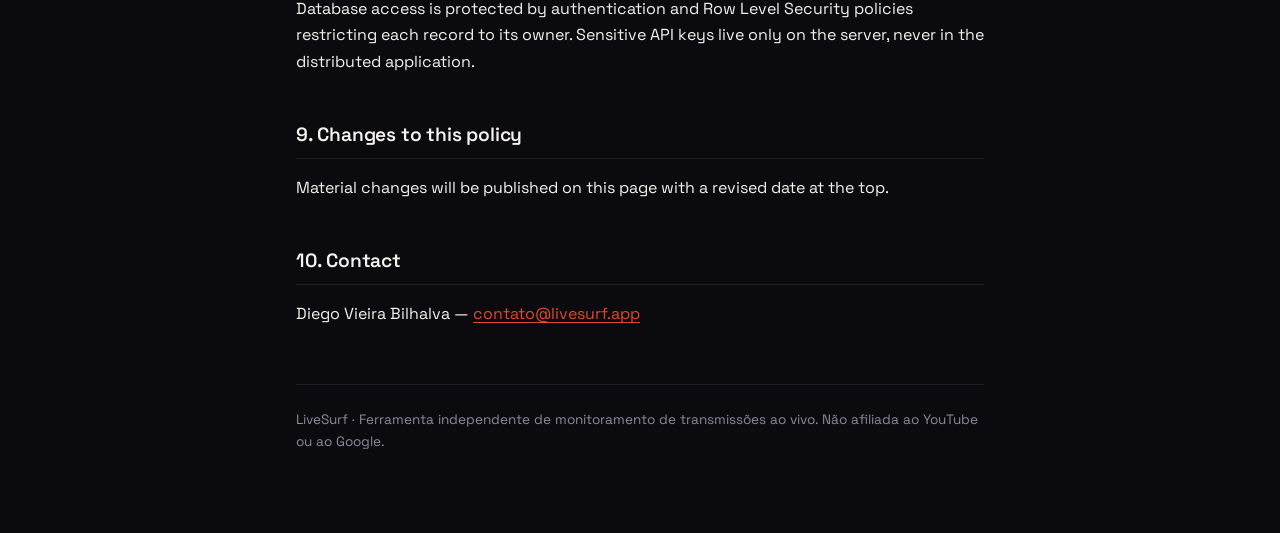
==== commit 9bb89231: "site: marca do LiveSurf, vinheta na abertura e página de uso da API - identidade visual do app (core" ====
--- a/privacidade.html
+++ b/privacidade.html
@@ -4,52 +4,21 @@
 <meta charset="utf-8">
 <meta name="viewport" content="width=device-width, initial-scale=1">
 <title>LiveSurf — Política de Privacidade / Privacy Policy</title>
-<style>
-  :root{
-    --fundo:#ffffff; --texto:#1a1a1a; --suave:#5a5a5a; --linha:#e3e3e3;
-    --destaque:#0b5fff; --caixa:#f7f8fa;
-  }
-  @media (prefers-color-scheme: dark){
-    :root{
-      --fundo:#14161a; --texto:#e8e8e8; --suave:#a0a4ab; --linha:#2a2e35;
-      --destaque:#6ea8ff; --caixa:#1b1e24;
-    }
-  }
-  *{box-sizing:border-box}
-  body{
-    margin:0; padding:2rem 1.25rem 4rem; background:var(--fundo); color:var(--texto);
-    font:16px/1.65 -apple-system,BlinkMacSystemFont,"Segoe UI",Roboto,Helvetica,Arial,sans-serif;
-  }
-  main{max-width:52rem; margin:0 auto}
-  h1{font-size:1.75rem; margin:0 0 .25rem}
-  h2{font-size:1.15rem; margin:2.5rem 0 .75rem; padding-bottom:.4rem; border-bottom:1px solid var(--linha)}
-  h3{font-size:1rem; margin:1.5rem 0 .5rem}
-  p,li{color:var(--texto)}
-  .sub{color:var(--suave); margin:0 0 2rem; font-size:.95rem}
-  a{color:var(--destaque)}
-  table{width:100%; border-collapse:collapse; margin:1rem 0; font-size:.92rem; display:block; overflow-x:auto}
-  th,td{text-align:left; padding:.6rem .7rem; border-bottom:1px solid var(--linha); vertical-align:top}
-  th{font-weight:600}
-  .caixa{background:var(--caixa); border:1px solid var(--linha); border-radius:.6rem; padding:1rem 1.15rem; margin:1.25rem 0}
-  .idioma{display:flex; gap:.5rem; margin-bottom:2rem; flex-wrap:wrap}
-  .idioma a{
-    text-decoration:none; border:1px solid var(--linha); border-radius:2rem;
-    padding:.35rem .9rem; font-size:.85rem; color:var(--texto)
-  }
-  footer{margin-top:3rem; padding-top:1.25rem; border-top:1px solid var(--linha); color:var(--suave); font-size:.88rem}
-  code{background:var(--caixa); padding:.1rem .35rem; border-radius:.25rem; font-size:.9em}
-</style>
+<link rel="icon" href="./assets/favicon.svg" type="image/svg+xml">
+<link rel="stylesheet" href="./assets/marca.css">
 </head>
 <body>
-<main>
+<main class="conteudo">
 
   <h1>LiveSurf — Política de Privacidade</h1>
   <p class="sub">Última atualização: 12 de agosto de 2026 · <em>English version below</em></p>
 
-  <div class="idioma">
+  <div class="navegacao">
     <a href="#pt">🇧🇷 Português</a>
     <a href="#en">🇺🇸 English</a>
-    <a href="./">← Sobre o LiveSurf</a>
+    <a href="./">← LiveSurf</a>
+    <a href="./termos.html">Termos</a>
+    <a href="./uso-da-api.html">Uso da API</a>
   </div>
 
   <section id="pt">
@@ -243,7 +212,7 @@
     <h2>10. Contato</h2>
     <p>
       Diego Vieira Bilhalva —
-      <a href="mailto:diego.bilhalva@gmail.com">diego.bilhalva@gmail.com</a>
+      <a href="mailto:contato@livesurf.app">contato@livesurf.app</a>
     </p>
 
   </section>
@@ -385,11 +354,11 @@
     <p>Material changes will be published on this page with a revised date at the top.</p>
 
     <h2>10. Contact</h2>
-    <p>Diego Vieira Bilhalva — <a href="mailto:diego.bilhalva@gmail.com">diego.bilhalva@gmail.com</a></p>
+    <p>Diego Vieira Bilhalva — <a href="mailto:contato@livesurf.app">contato@livesurf.app</a></p>
 
   </section>
 
-  <footer>
+  <footer class="rodape">
     LiveSurf · Ferramenta independente de monitoramento de transmissões ao vivo.
     Não afiliada ao YouTube ou ao Google.
   </footer>
--- a/assets/marca.css
+++ b/assets/marca.css
@@ -0,0 +1,169 @@
+/* ---------------------------------------------------------------------------
+   LiveSurf — folha de estilo da marca, compartilhada pelas quatro páginas.
+
+   Cores e tipografia vêm do app (client/src/index.css e o kit de marca):
+   a onda é #e8462c, o papel é #f5f3ee, o fundo é #0b0b0f. Space Grotesk é a
+   fonte da marca — servida daqui mesmo (assets/fonts), não de CDN.
+
+   O site é dark por definição, como o app: a marca nasceu assim. Por isso não
+   há troca de tema — mas nenhuma cor fica implícita, todas são declaradas.
+--------------------------------------------------------------------------- */
+
+@font-face {
+  font-family: "Space Grotesk";
+  src: url("./fonts/space-grotesk.ttf") format("truetype-variations");
+  font-weight: 300 700;
+  font-display: swap;
+}
+
+:root {
+  --ink: #0b0b0f;
+  --ink-2: #14141b;
+  --ink-3: #1e1e28;
+  --paper: #f5f3ee;
+  --accent: #e8462c;
+  --muted: #8b8b9a;
+
+  --sans: "Space Grotesk", system-ui, -apple-system, "Segoe UI", Roboto, sans-serif;
+  --mono: ui-monospace, SFMono-Regular, Menlo, Consolas, monospace;
+
+  color-scheme: dark;
+}
+
+* { box-sizing: border-box; }
+
+body {
+  margin: 0;
+  background: var(--ink);
+  color: var(--paper);
+  font-family: var(--sans);
+  font-size: 16px;
+  line-height: 1.65;
+  -webkit-font-smoothing: antialiased;
+}
+
+.conteudo {
+  max-width: 46rem;
+  margin: 0 auto;
+  padding: 3rem 1.5rem 5rem;
+}
+
+h1, h2, h3 { text-wrap: balance; }
+
+h1 {
+  font-size: clamp(1.9rem, 5vw, 2.7rem);
+  font-weight: 600;
+  letter-spacing: -0.02em;
+  line-height: 1.1;
+  margin: 0 0 0.75rem;
+}
+
+h2 {
+  font-size: 1.2rem;
+  font-weight: 600;
+  letter-spacing: -0.01em;
+  margin: 2.75rem 0 0.75rem;
+  padding-bottom: 0.45rem;
+  border-bottom: 1px solid var(--ink-3);
+}
+
+h3 {
+  font-size: 1rem;
+  font-weight: 600;
+  margin: 1.5rem 0 0.35rem;
+}
+
+p, li { color: var(--paper); }
+
+a {
+  color: var(--accent);
+  text-underline-offset: 0.18em;
+}
+a:focus-visible {
+  outline: 2px solid var(--accent);
+  outline-offset: 3px;
+  border-radius: 2px;
+}
+
+.sub {
+  margin: 0 0 2rem;
+  color: var(--muted);
+  font-size: 0.95rem;
+}
+
+ul, ol {
+  padding-left: 1.25rem;
+  display: flex;
+  flex-direction: column;
+  gap: 0.4rem;
+}
+li::marker { color: var(--accent); }
+
+/* Tabelas rolam sozinhas no celular em vez de espremer a página. */
+table {
+  width: 100%;
+  border-collapse: collapse;
+  margin: 1rem 0;
+  font-size: 0.92rem;
+  display: block;
+  overflow-x: auto;
+}
+th, td {
+  text-align: left;
+  padding: 0.65rem 0.8rem;
+  border-bottom: 1px solid var(--ink-3);
+  vertical-align: top;
+}
+th { font-weight: 600; color: var(--muted); }
+
+.caixa {
+  background: var(--ink-2);
+  border: 1px solid var(--ink-3);
+  border-left: 3px solid var(--accent);
+  padding: 1rem 1.15rem;
+  margin: 1.5rem 0;
+}
+
+code {
+  font-family: var(--mono);
+  font-size: 0.88em;
+  background: var(--ink-3);
+  padding: 0.1rem 0.35rem;
+  border-radius: 2px;
+}
+
+/* Navegação entre as páginas do site. */
+.navegacao {
+  display: flex;
+  flex-wrap: wrap;
+  gap: 0.5rem;
+  margin-bottom: 2.5rem;
+}
+.navegacao a {
+  text-decoration: none;
+  color: var(--paper);
+  border: 1px solid var(--ink-3);
+  border-radius: 2rem;
+  padding: 0.35rem 0.9rem;
+  font-size: 0.85rem;
+}
+.navegacao a:hover { border-color: var(--accent); }
+
+.rodape {
+  margin-top: 3.5rem;
+  padding-top: 1.5rem;
+  border-top: 1px solid var(--ink-3);
+  color: var(--muted);
+  font-size: 0.85rem;
+  display: flex;
+  flex-direction: column;
+  gap: 0.5rem;
+}
+.rodape a { color: var(--muted); }
+
+@media (prefers-reduced-motion: reduce) {
+  *, *::before, *::after {
+    animation-duration: 0.01ms !important;
+    transition-duration: 0.01ms !important;
+  }
+}
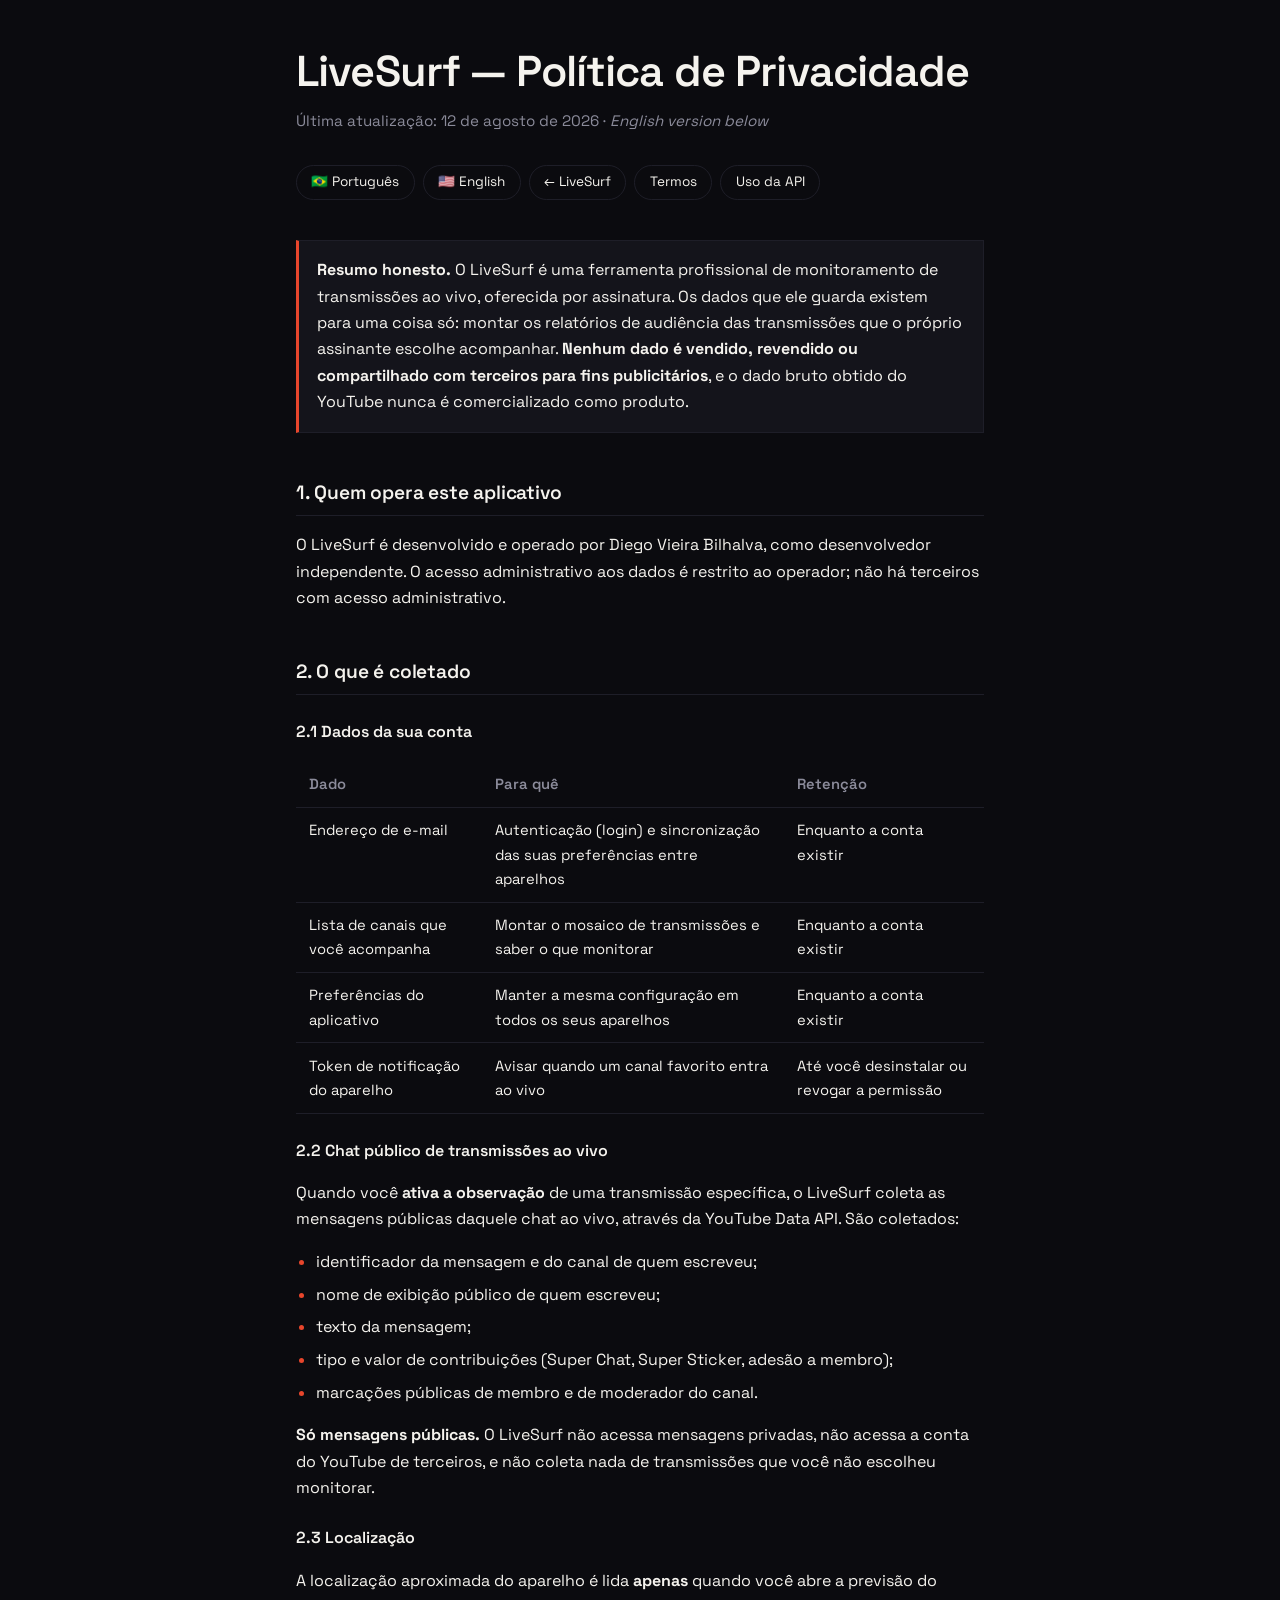
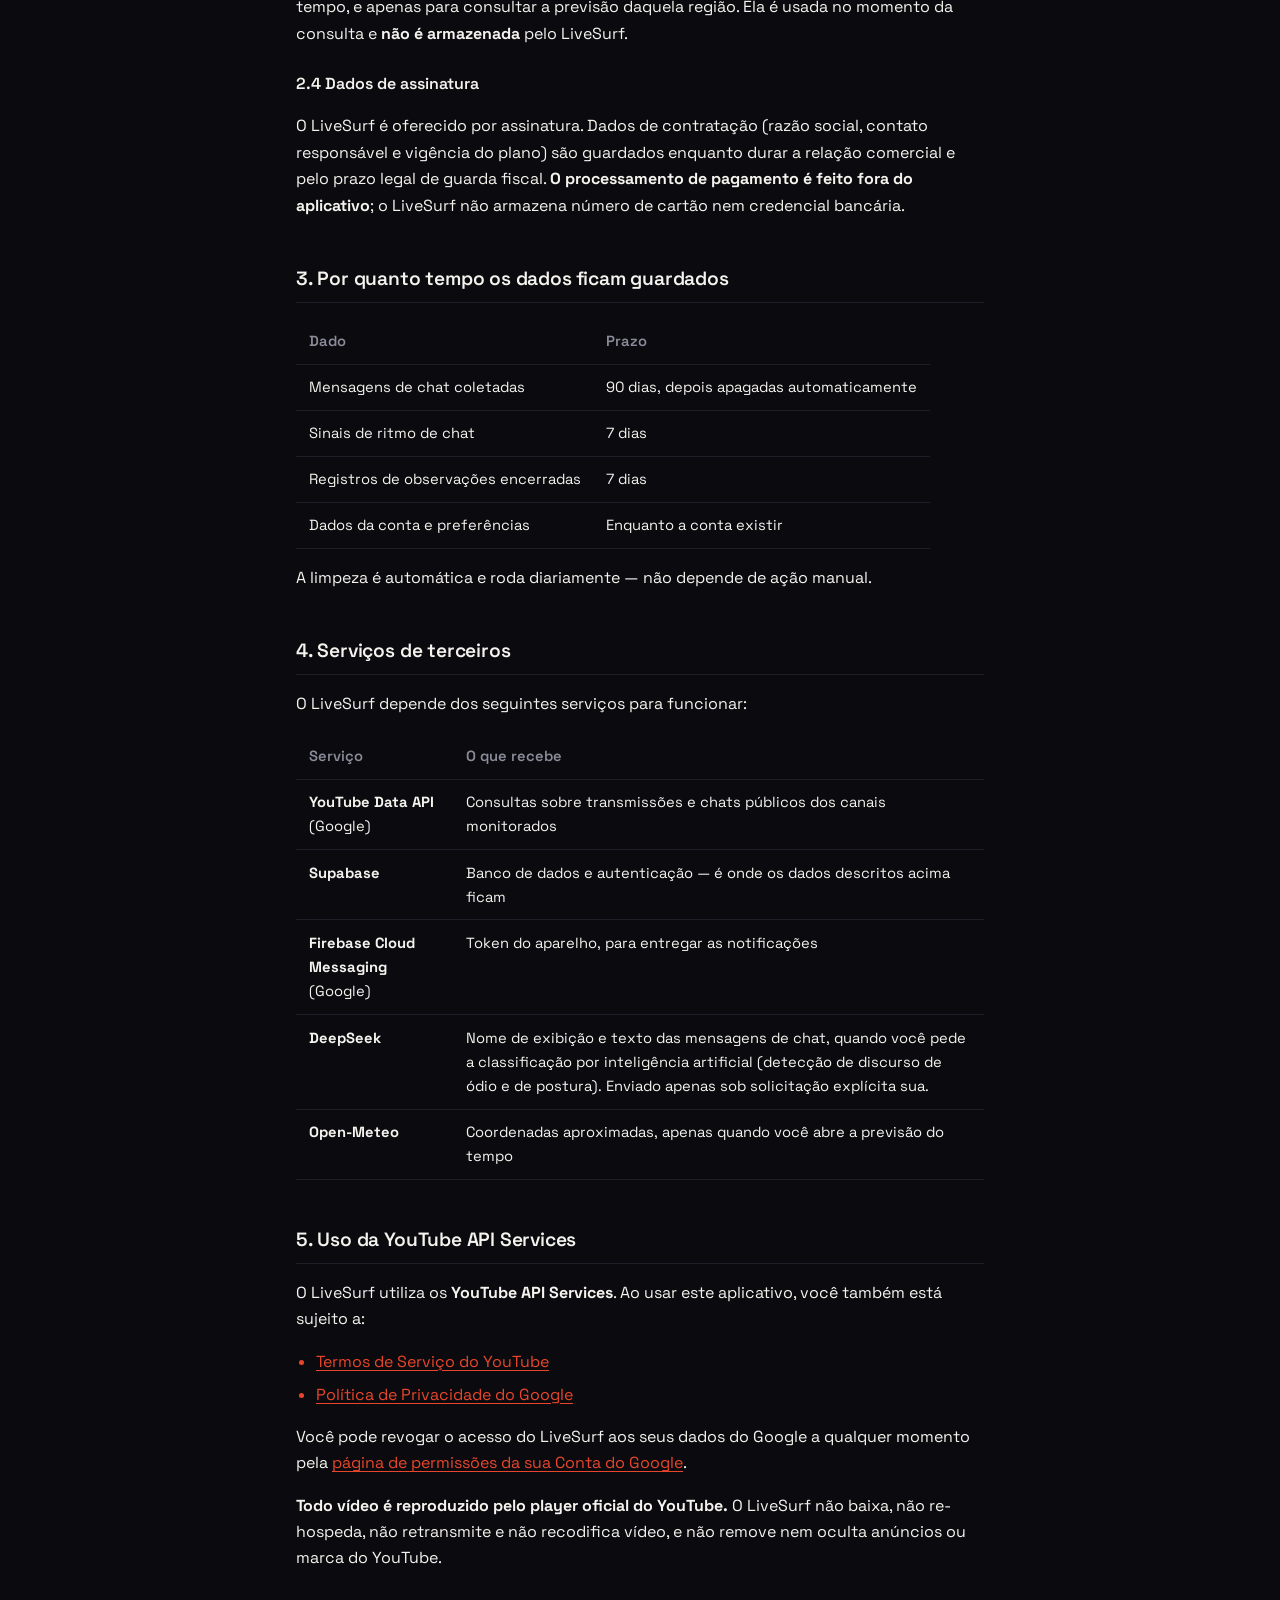
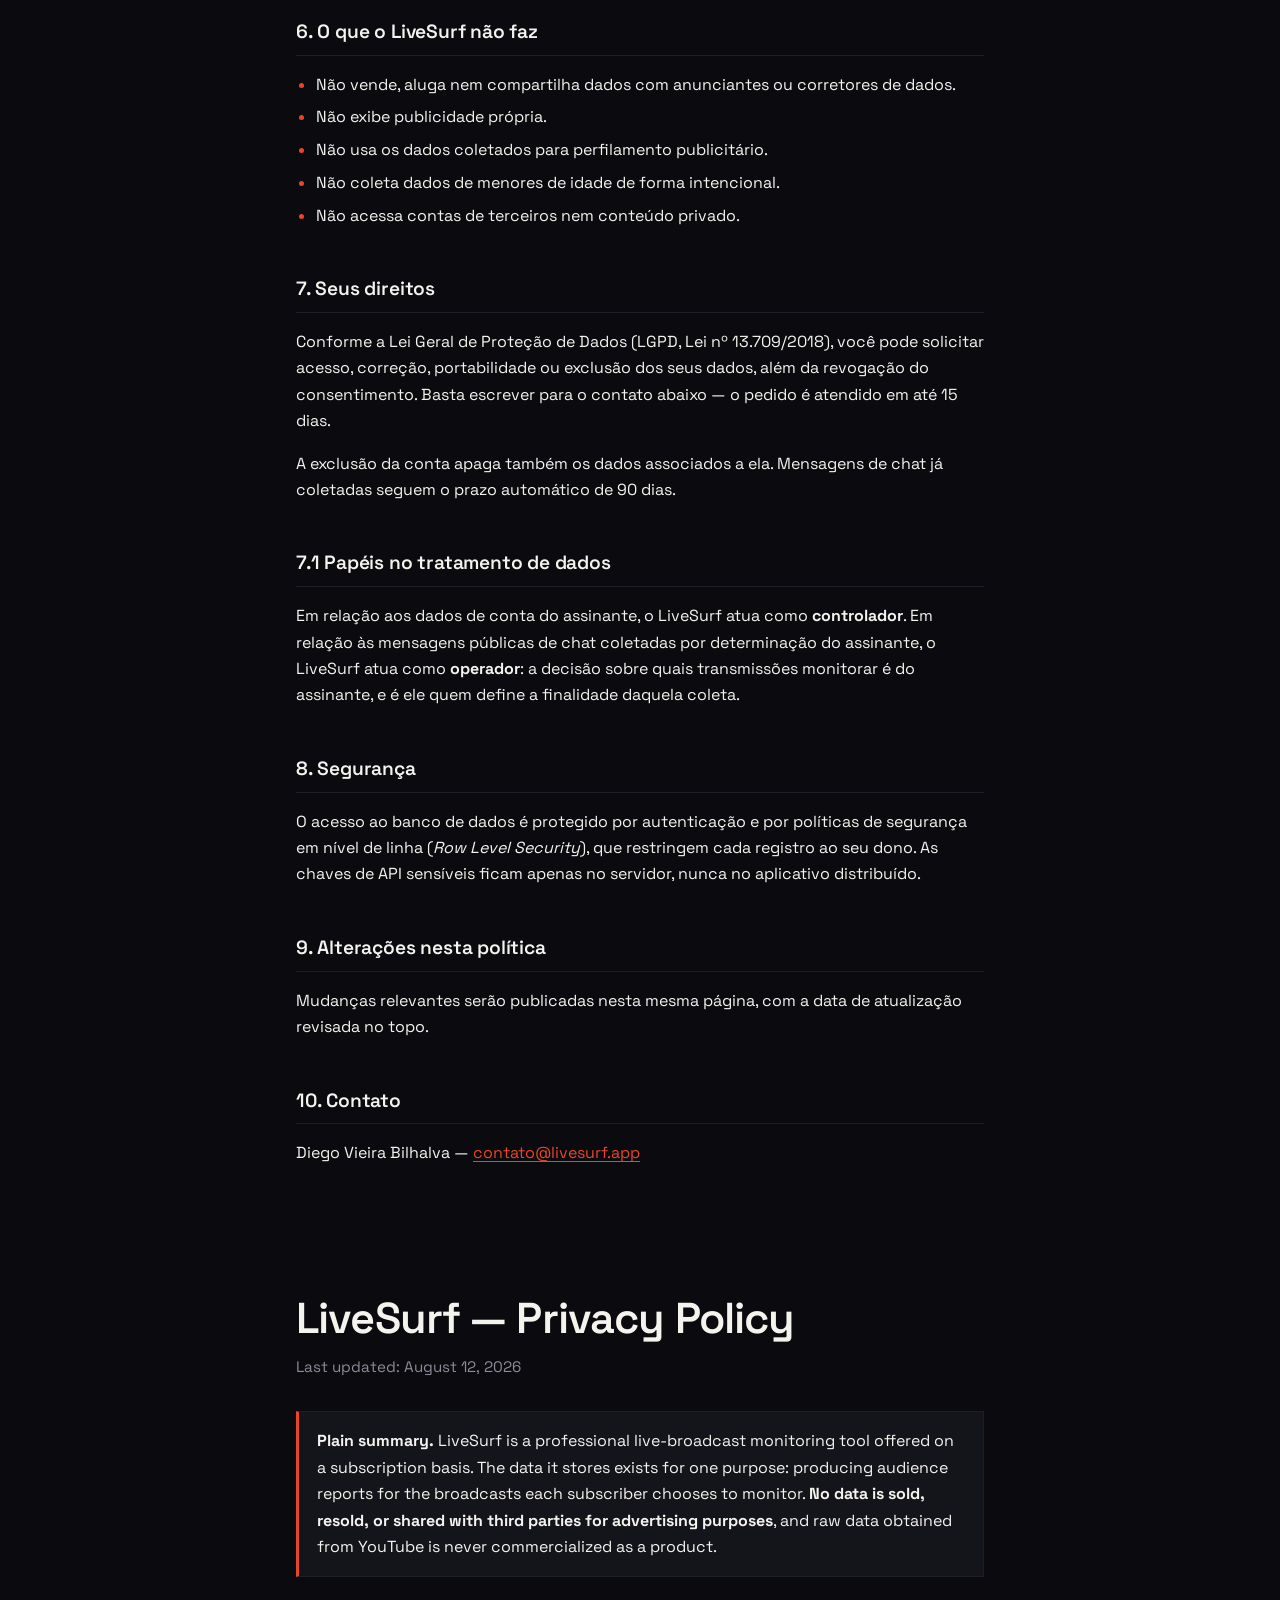
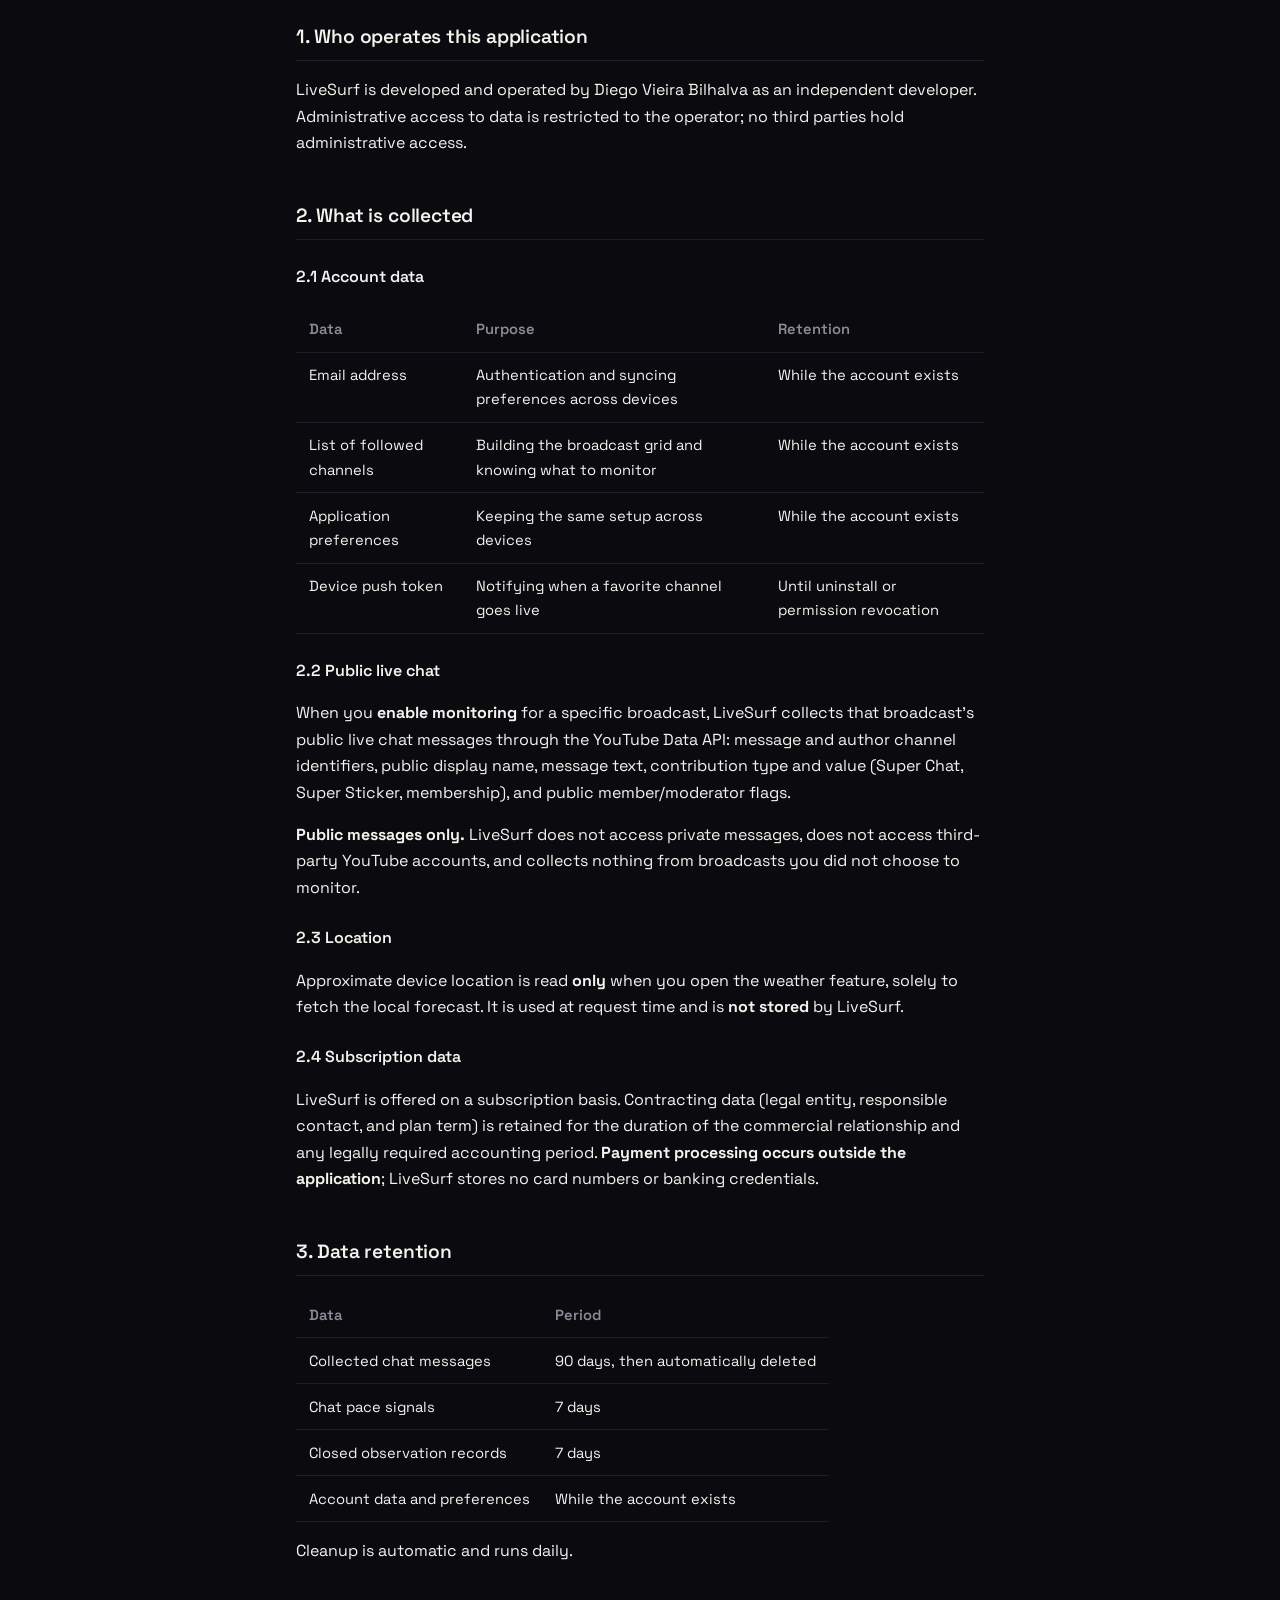
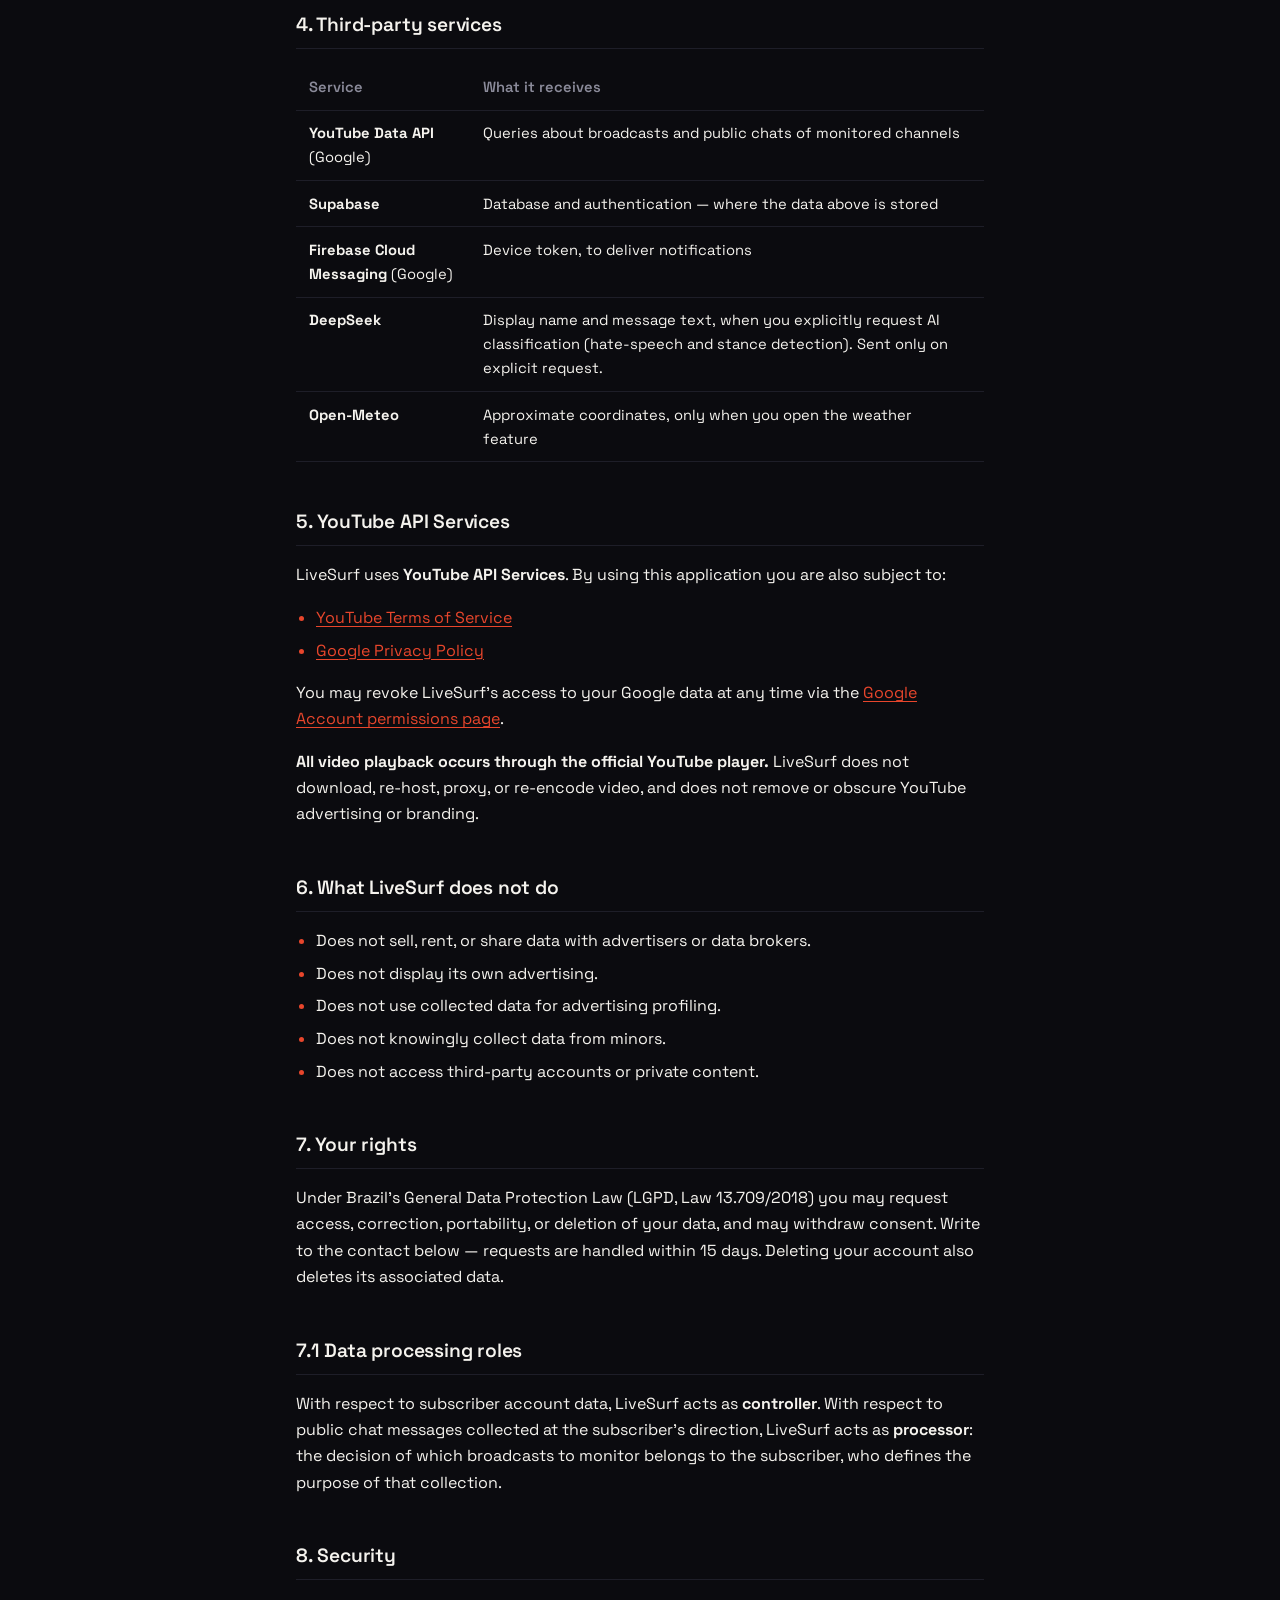
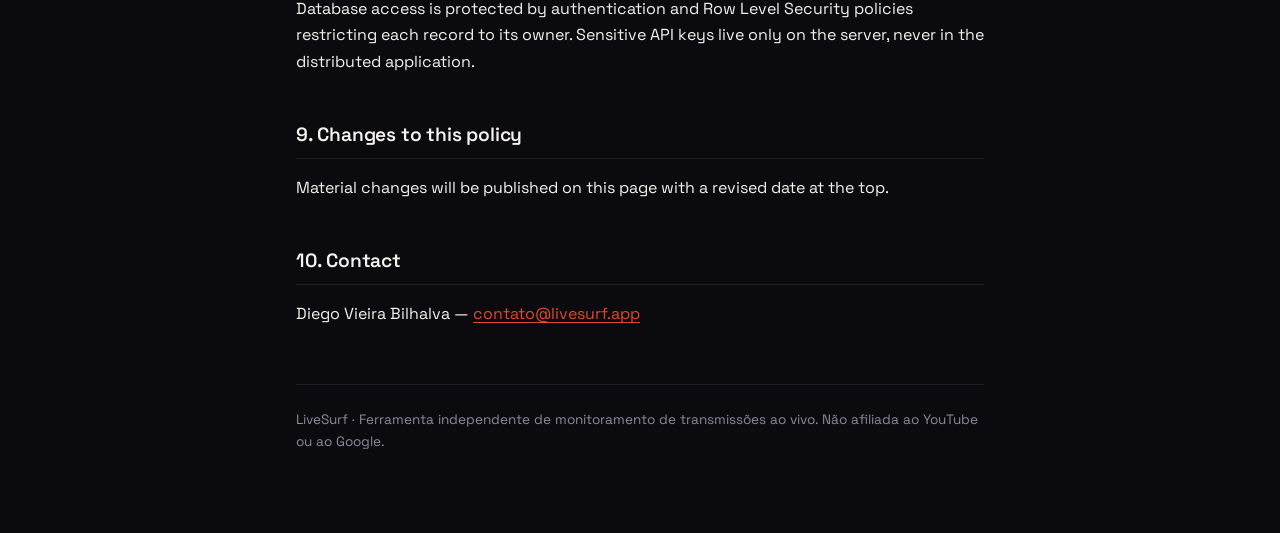
==== commit 130b0c76: "site: chat observability como posicionamento e os oito recursos do produto - 'vigilância' vira 'obse" ====
--- a/privacidade.html
+++ b/privacidade.html
@@ -69,7 +69,7 @@
 
     <h3>2.2 Chat público de transmissões ao vivo</h3>
     <p>
-      Quando você <strong>ativa a vigia</strong> de uma transmissão específica, o
+      Quando você <strong>ativa a observação</strong> de uma transmissão específica, o
       LiveSurf coleta as mensagens públicas daquele chat ao vivo, através da
       YouTube Data API. São coletados:
     </p>
@@ -108,7 +108,7 @@
       <tr><th>Dado</th><th>Prazo</th></tr>
       <tr><td>Mensagens de chat coletadas</td><td>90 dias, depois apagadas automaticamente</td></tr>
       <tr><td>Sinais de ritmo de chat</td><td>7 dias</td></tr>
-      <tr><td>Registros de vigias encerradas</td><td>7 dias</td></tr>
+      <tr><td>Registros de observações encerradas</td><td>7 dias</td></tr>
       <tr><td>Dados da conta e preferências</td><td>Enquanto a conta existir</td></tr>
     </table>
     <p>
@@ -286,7 +286,7 @@
       <tr><th>Data</th><th>Period</th></tr>
       <tr><td>Collected chat messages</td><td>90 days, then automatically deleted</td></tr>
       <tr><td>Chat pace signals</td><td>7 days</td></tr>
-      <tr><td>Closed monitoring session records</td><td>7 days</td></tr>
+      <tr><td>Closed observation records</td><td>7 days</td></tr>
       <tr><td>Account data and preferences</td><td>While the account exists</td></tr>
     </table>
     <p>Cleanup is automatic and runs daily.</p>
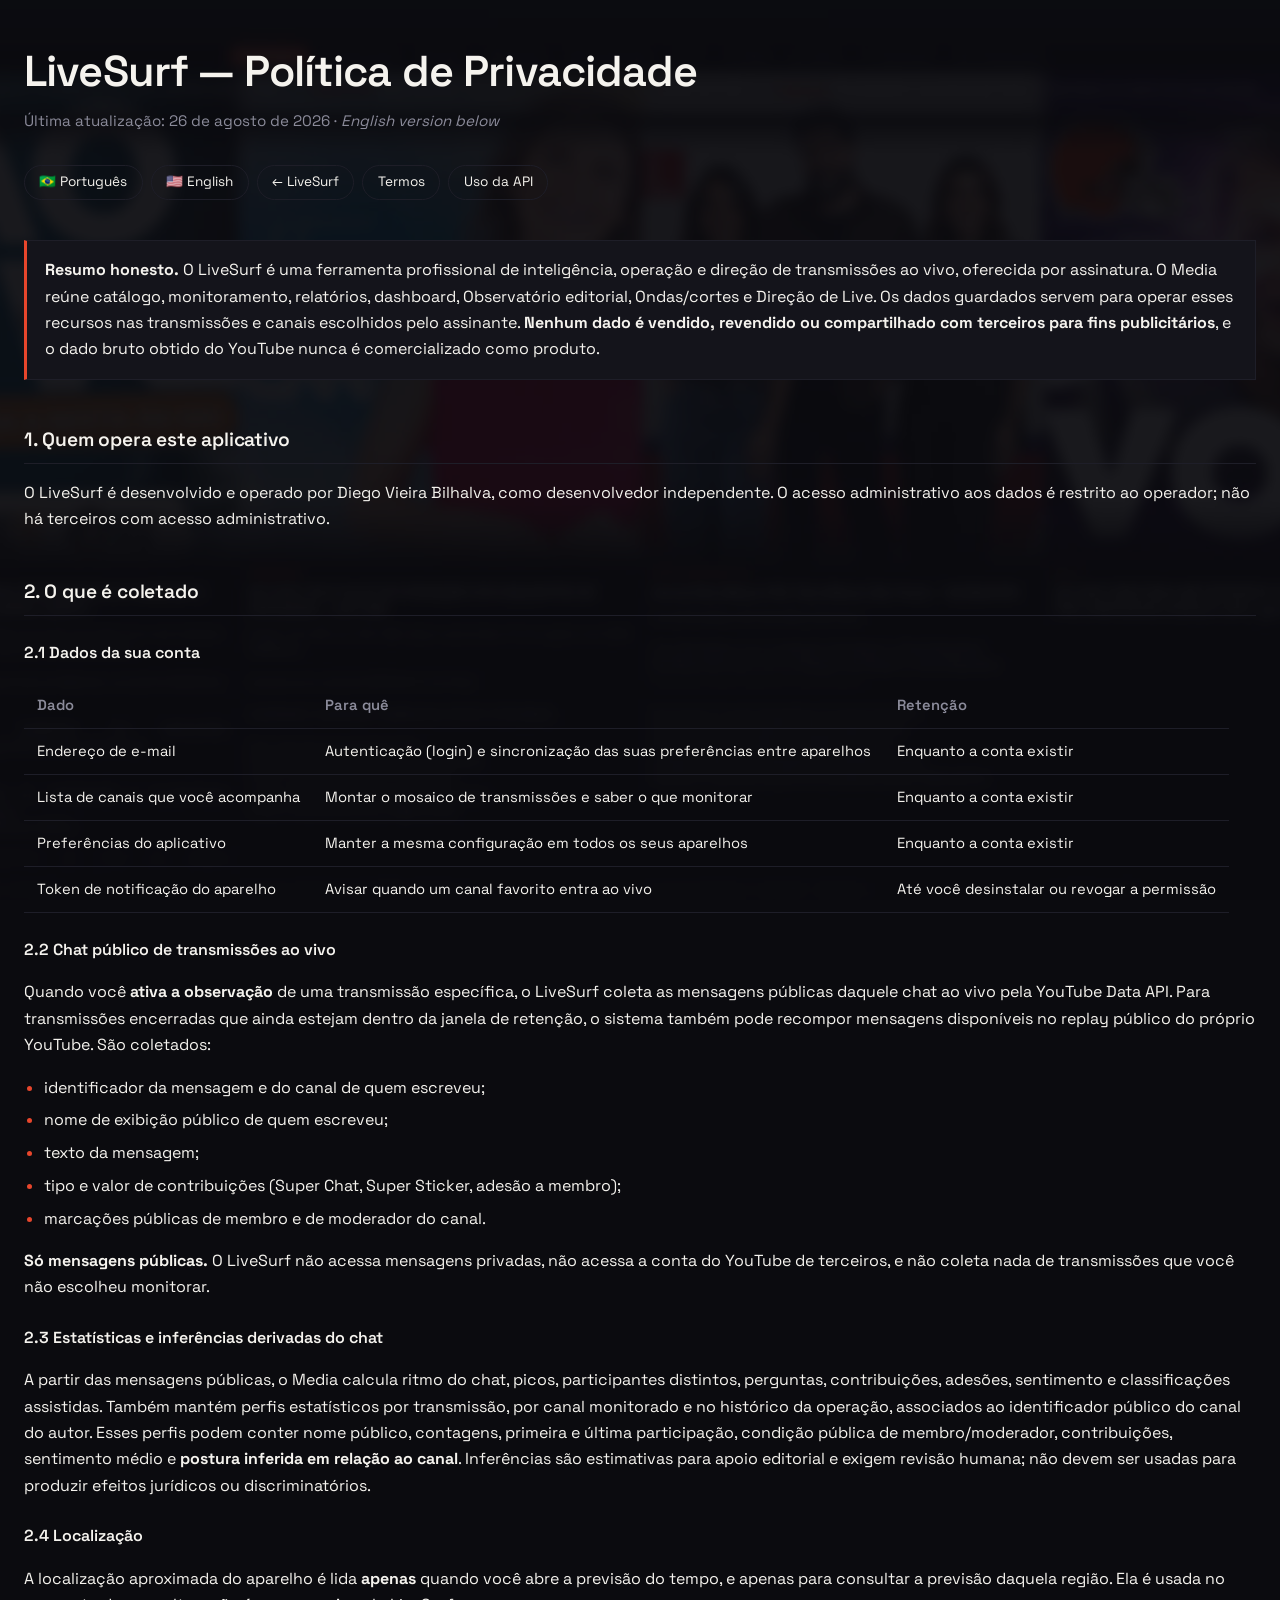
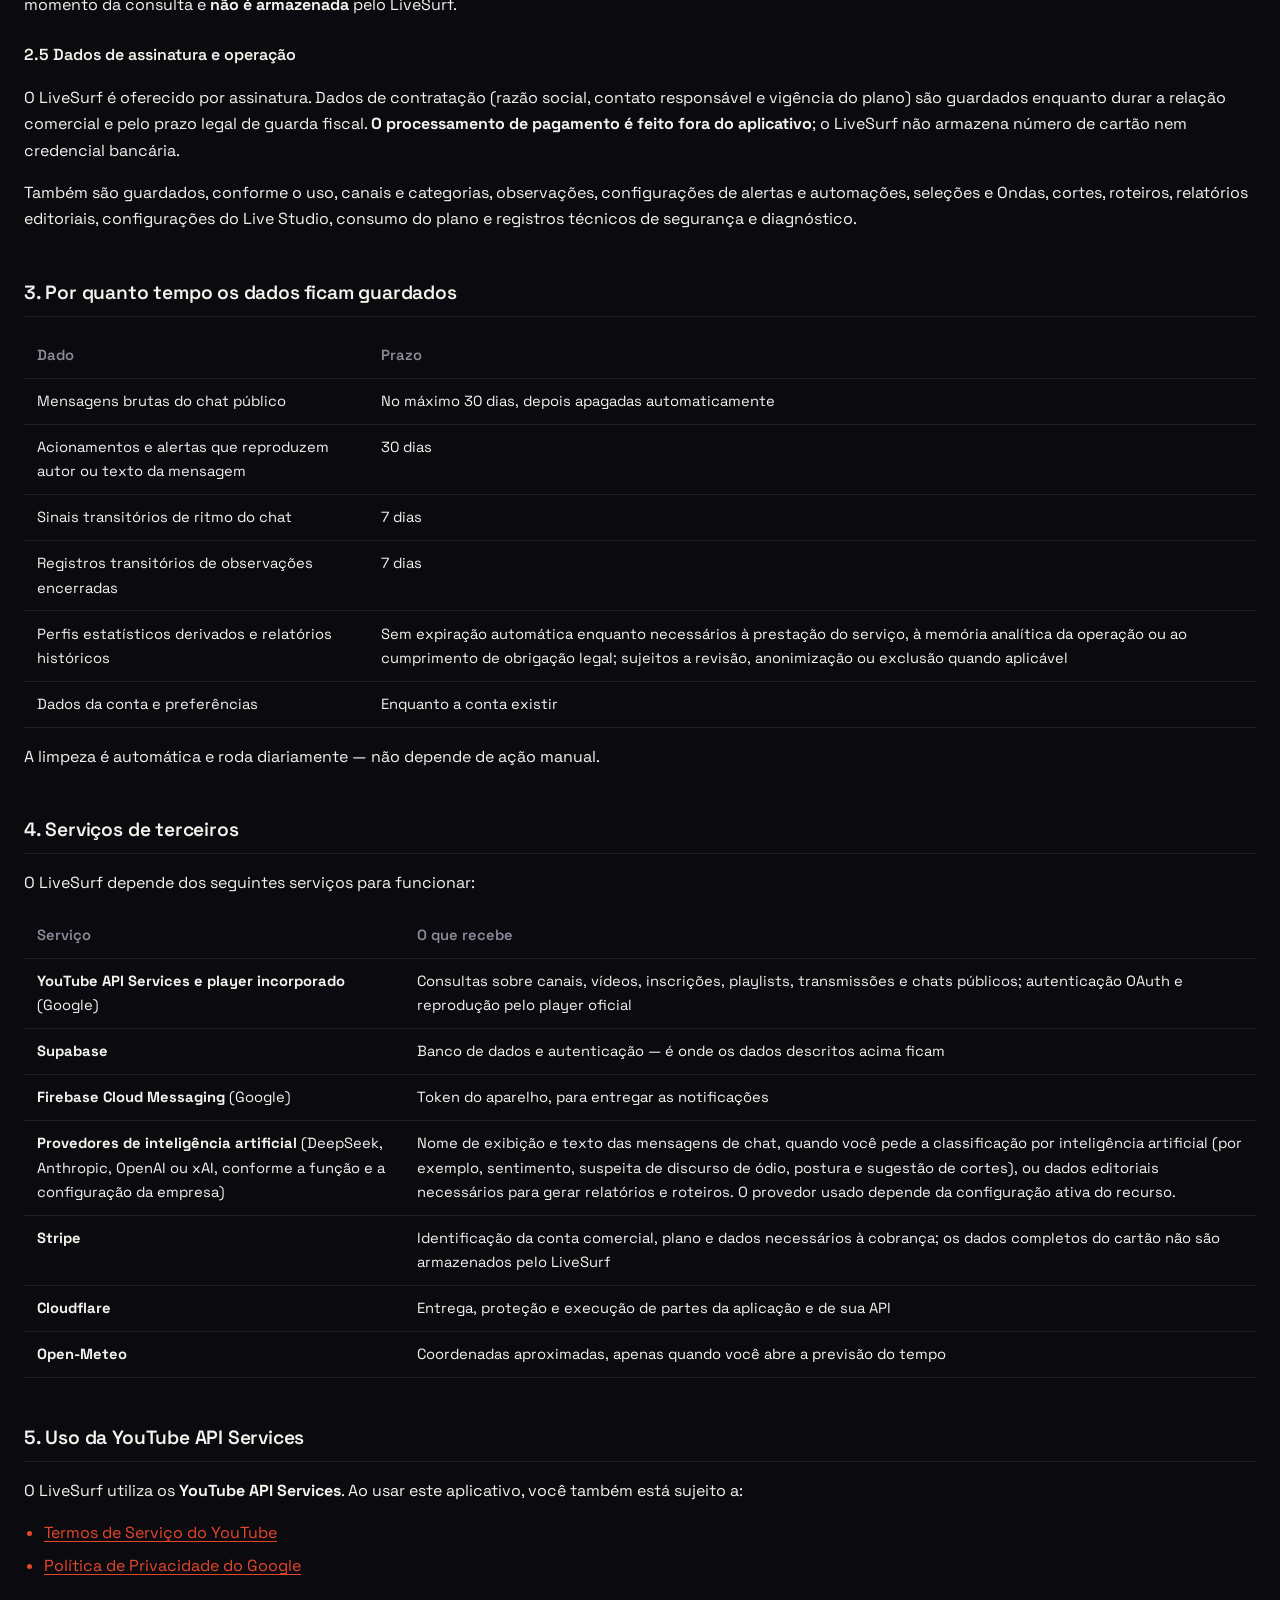
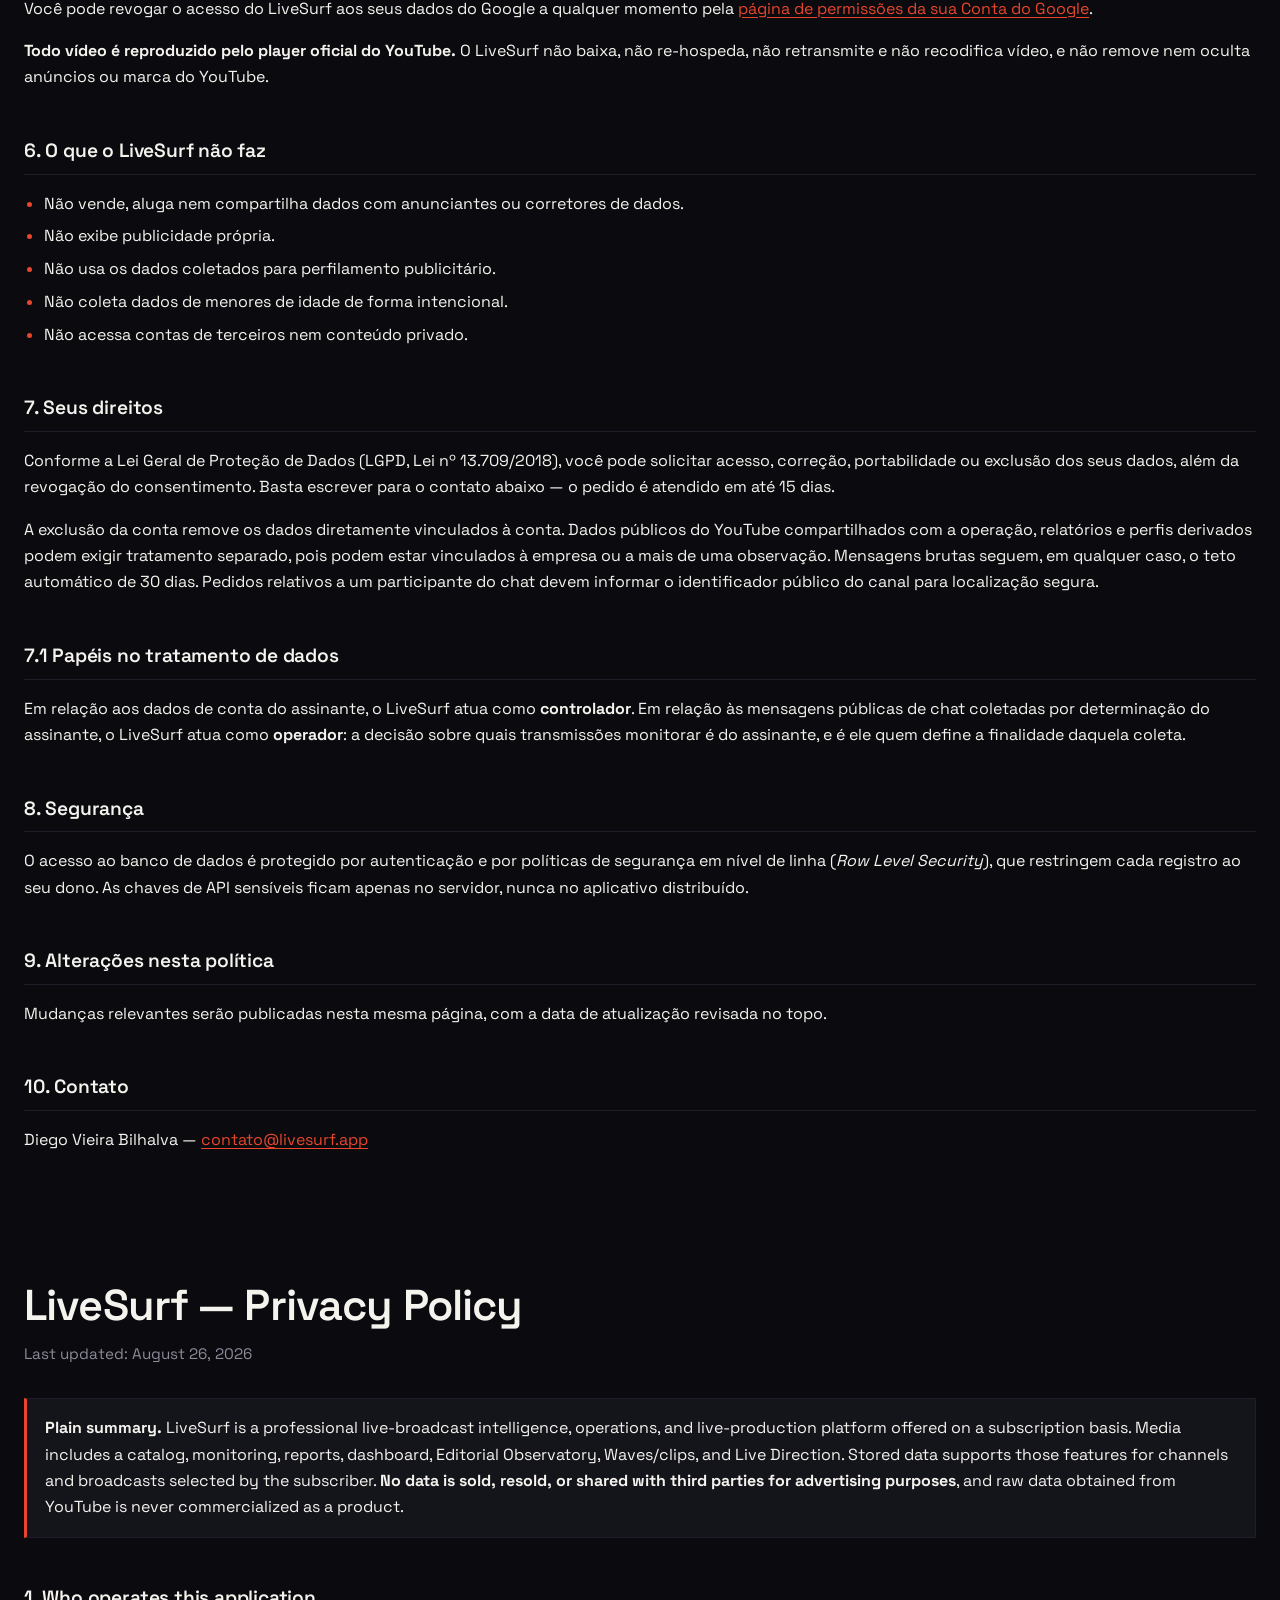
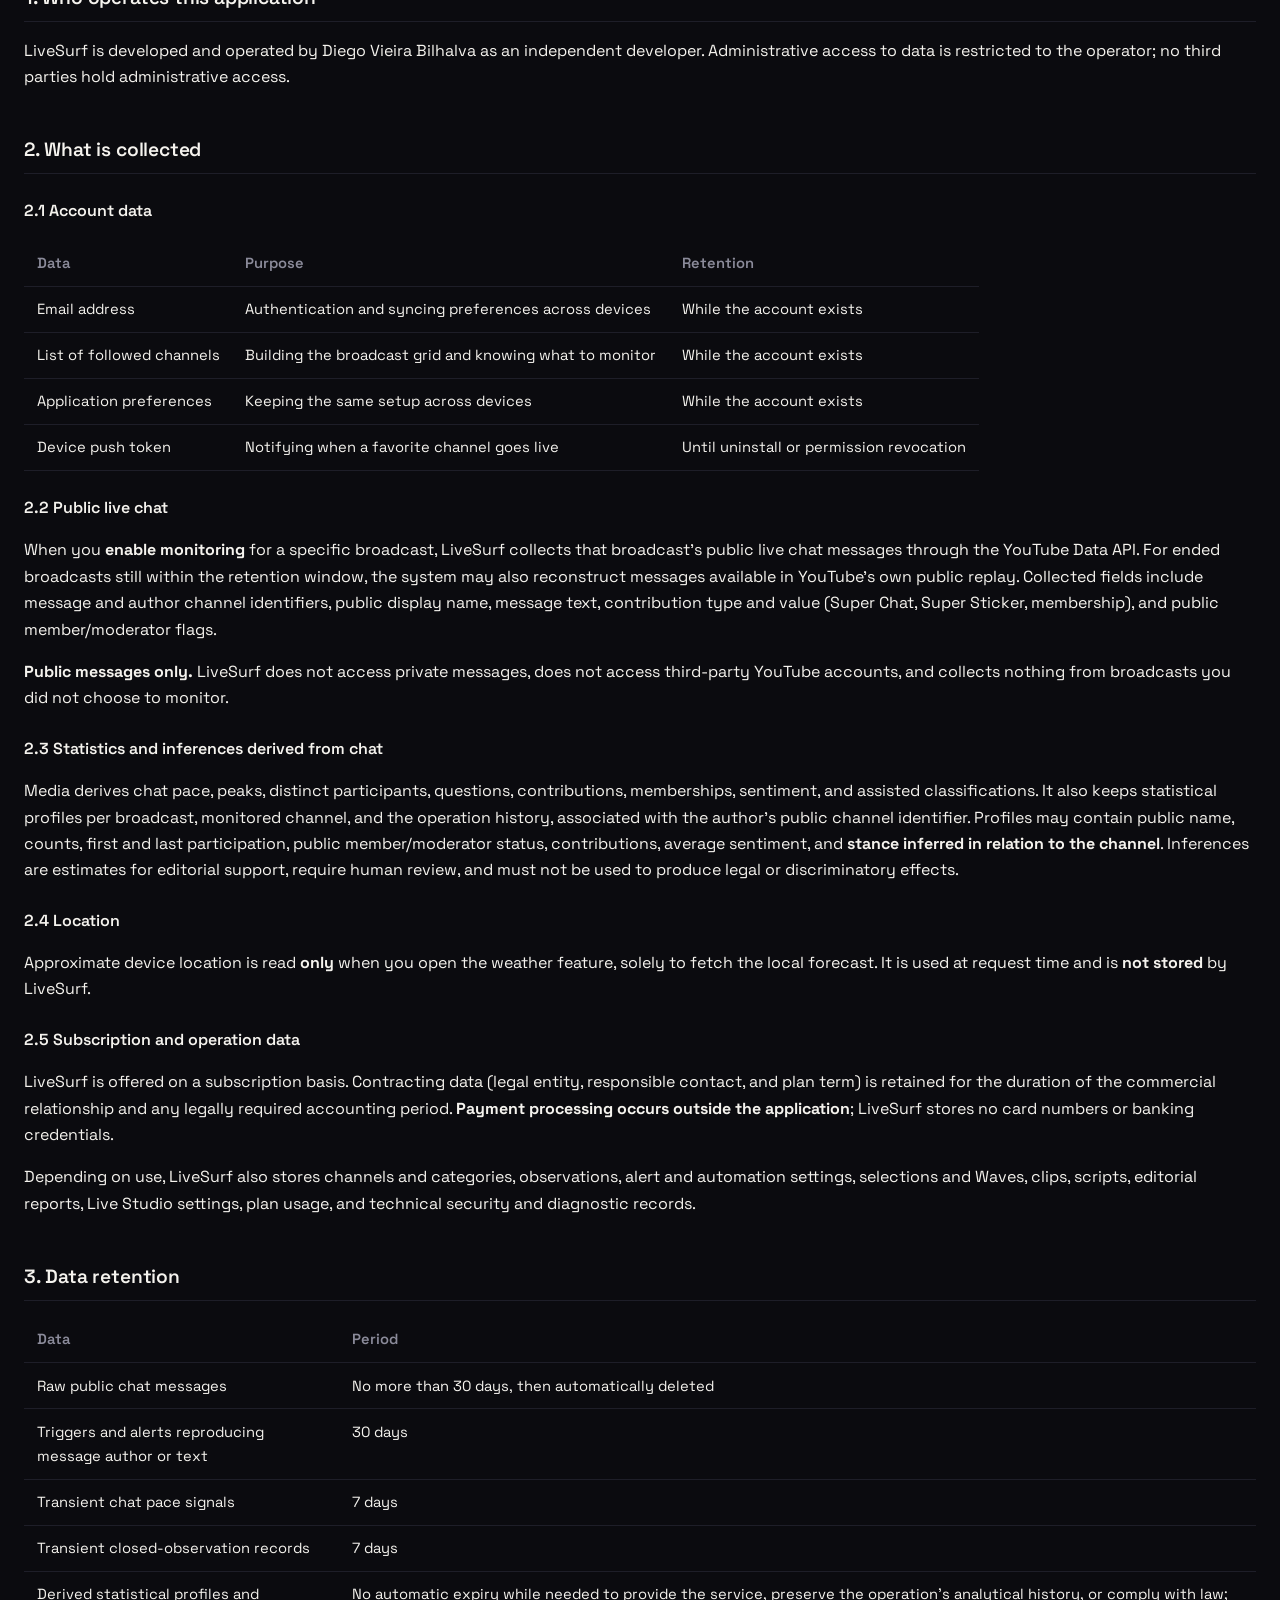
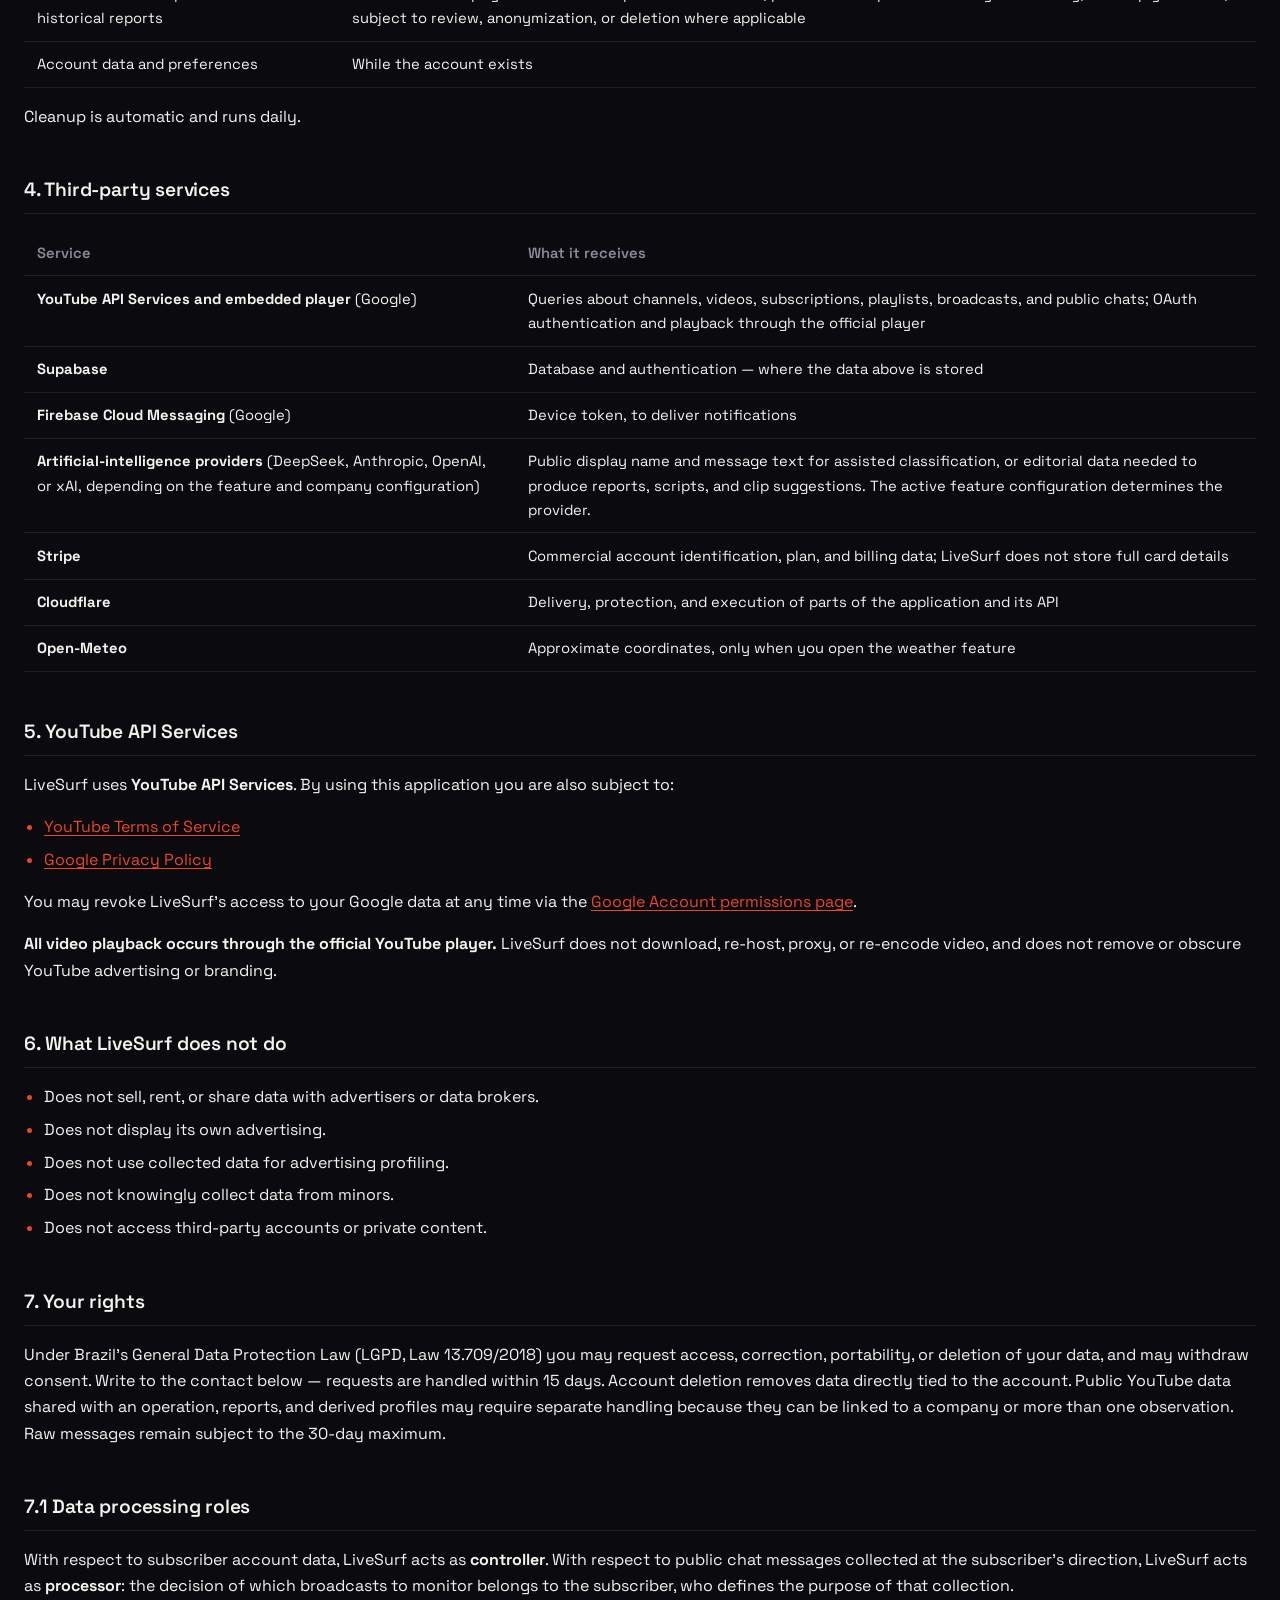
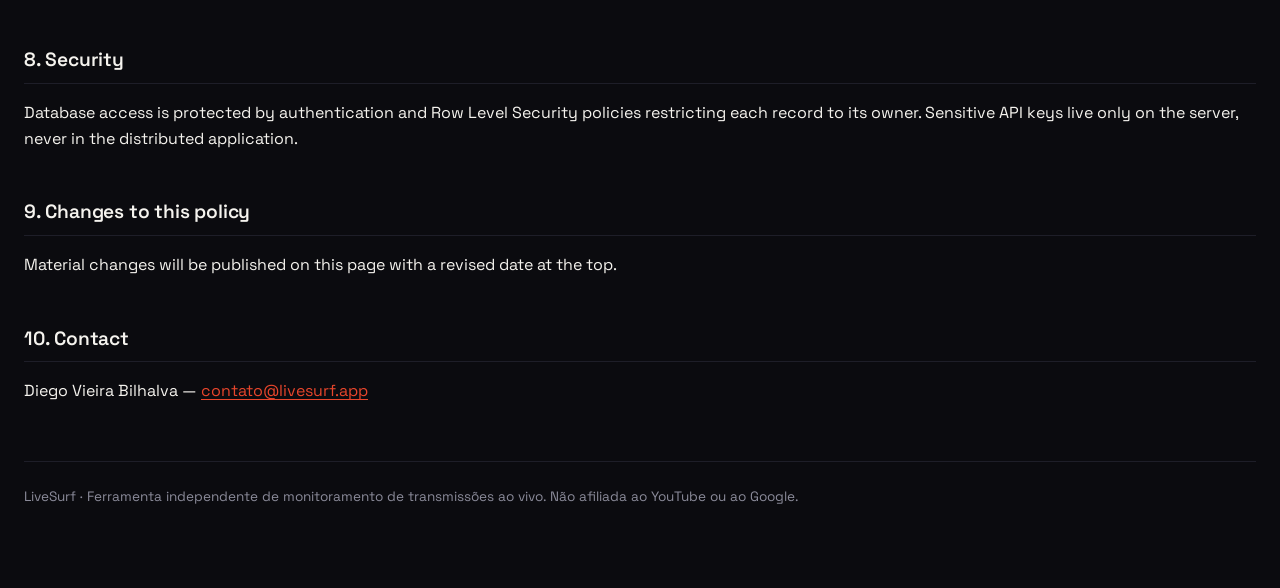
==== commit 2f3440e0: "Atualiza site institucional" ====
--- a/privacidade.html
+++ b/privacidade.html
@@ -11,7 +11,7 @@
 <main class="conteudo">
 
   <h1>LiveSurf — Política de Privacidade</h1>
-  <p class="sub">Última atualização: 12 de agosto de 2026 · <em>English version below</em></p>
+  <p class="sub">Última atualização: 26 de agosto de 2026 · <em>English version below</em></p>
 
   <div class="navegacao">
     <a href="#pt">🇧🇷 Português</a>
@@ -25,9 +25,11 @@
 
     <div class="caixa">
       <strong>Resumo honesto.</strong> O LiveSurf é uma ferramenta profissional
-      de monitoramento de transmissões ao vivo, oferecida por assinatura. Os
-      dados que ele guarda existem para uma coisa só: montar os relatórios de
-      audiência das transmissões que o próprio assinante escolhe acompanhar.
+      de inteligência, operação e direção de transmissões ao vivo, oferecida por
+      assinatura. O Media reúne catálogo, monitoramento, relatórios, dashboard,
+      Observatório editorial, Ondas/cortes e Direção de Live. Os dados guardados
+      servem para operar esses recursos nas transmissões e canais escolhidos pelo
+      assinante.
       <strong>Nenhum dado é vendido, revendido ou compartilhado com terceiros
       para fins publicitários</strong>, e o dado bruto obtido do YouTube nunca é
       comercializado como produto.
@@ -70,8 +72,10 @@
     <h3>2.2 Chat público de transmissões ao vivo</h3>
     <p>
       Quando você <strong>ativa a observação</strong> de uma transmissão específica, o
-      LiveSurf coleta as mensagens públicas daquele chat ao vivo, através da
-      YouTube Data API. São coletados:
+      LiveSurf coleta as mensagens públicas daquele chat ao vivo pela YouTube
+      Data API. Para transmissões encerradas que ainda estejam dentro da janela
+      de retenção, o sistema também pode recompor mensagens disponíveis no replay
+      público do próprio YouTube. São coletados:
     </p>
     <ul>
       <li>identificador da mensagem e do canal de quem escreveu;</li>
@@ -86,7 +90,20 @@
       transmissões que você não escolheu monitorar.
     </p>
 
-    <h3>2.3 Localização</h3>
+    <h3>2.3 Estatísticas e inferências derivadas do chat</h3>
+    <p>
+      A partir das mensagens públicas, o Media calcula ritmo do chat, picos,
+      participantes distintos, perguntas, contribuições, adesões, sentimento e
+      classificações assistidas. Também mantém perfis estatísticos por transmissão,
+      por canal monitorado e no histórico da operação, associados ao identificador
+      público do canal do autor. Esses perfis podem conter nome público, contagens,
+      primeira e última participação, condição pública de membro/moderador,
+      contribuições, sentimento médio e <strong>postura inferida em relação ao canal</strong>.
+      Inferências são estimativas para apoio editorial e exigem revisão humana; não
+      devem ser usadas para produzir efeitos jurídicos ou discriminatórios.
+    </p>
+
+    <h3>2.4 Localização</h3>
     <p>
       A localização aproximada do aparelho é lida <strong>apenas</strong> quando
       você abre a previsão do tempo, e apenas para consultar a previsão daquela
@@ -94,7 +111,7 @@
       pelo LiveSurf.
     </p>
 
-    <h3>2.4 Dados de assinatura</h3>
+    <h3>2.5 Dados de assinatura e operação</h3>
     <p>
       O LiveSurf é oferecido por assinatura. Dados de contratação (razão social,
       contato responsável e vigência do plano) são guardados enquanto durar a
@@ -102,13 +119,21 @@
       processamento de pagamento é feito fora do aplicativo</strong>; o LiveSurf
       não armazena número de cartão nem credencial bancária.
     </p>
+    <p>
+      Também são guardados, conforme o uso, canais e categorias, observações,
+      configurações de alertas e automações, seleções e Ondas, cortes, roteiros,
+      relatórios editoriais, configurações do Live Studio, consumo do plano e
+      registros técnicos de segurança e diagnóstico.
+    </p>
 
     <h2>3. Por quanto tempo os dados ficam guardados</h2>
     <table>
       <tr><th>Dado</th><th>Prazo</th></tr>
-      <tr><td>Mensagens de chat coletadas</td><td>90 dias, depois apagadas automaticamente</td></tr>
-      <tr><td>Sinais de ritmo de chat</td><td>7 dias</td></tr>
-      <tr><td>Registros de observações encerradas</td><td>7 dias</td></tr>
+      <tr><td>Mensagens brutas do chat público</td><td>No máximo 30 dias, depois apagadas automaticamente</td></tr>
+      <tr><td>Acionamentos e alertas que reproduzem autor ou texto da mensagem</td><td>30 dias</td></tr>
+      <tr><td>Sinais transitórios de ritmo do chat</td><td>7 dias</td></tr>
+      <tr><td>Registros transitórios de observações encerradas</td><td>7 dias</td></tr>
+      <tr><td>Perfis estatísticos derivados e relatórios históricos</td><td>Sem expiração automática enquanto necessários à prestação do serviço, à memória analítica da operação ou ao cumprimento de obrigação legal; sujeitos a revisão, anonimização ou exclusão quando aplicável</td></tr>
       <tr><td>Dados da conta e preferências</td><td>Enquanto a conta existir</td></tr>
     </table>
     <p>
@@ -120,8 +145,8 @@
     <table>
       <tr><th>Serviço</th><th>O que recebe</th></tr>
       <tr>
-        <td><strong>YouTube Data API</strong> (Google)</td>
-        <td>Consultas sobre transmissões e chats públicos dos canais monitorados</td>
+        <td><strong>YouTube API Services e player incorporado</strong> (Google)</td>
+        <td>Consultas sobre canais, vídeos, inscrições, playlists, transmissões e chats públicos; autenticação OAuth e reprodução pelo player oficial</td>
       </tr>
       <tr>
         <td><strong>Supabase</strong></td>
@@ -132,12 +157,22 @@
         <td>Token do aparelho, para entregar as notificações</td>
       </tr>
       <tr>
-        <td><strong>DeepSeek</strong></td>
+        <td><strong>Provedores de inteligência artificial</strong> (DeepSeek, Anthropic, OpenAI ou xAI, conforme a função e a configuração da empresa)</td>
         <td>
           Nome de exibição e texto das mensagens de chat, quando você pede a
-          classificação por inteligência artificial (detecção de discurso de ódio
-          e de postura). Enviado apenas sob solicitação explícita sua.
+          classificação por inteligência artificial (por exemplo, sentimento,
+          suspeita de discurso de ódio, postura e sugestão de cortes), ou dados
+          editoriais necessários para gerar relatórios e roteiros. O provedor usado
+          depende da configuração ativa do recurso.
         </td>
+      </tr>
+      <tr>
+        <td><strong>Stripe</strong></td>
+        <td>Identificação da conta comercial, plano e dados necessários à cobrança; os dados completos do cartão não são armazenados pelo LiveSurf</td>
+      </tr>
+      <tr>
+        <td><strong>Cloudflare</strong></td>
+        <td>Entrega, proteção e execução de partes da aplicação e de sua API</td>
       </tr>
       <tr>
         <td><strong>Open-Meteo</strong></td>
@@ -182,8 +217,12 @@
       pedido é atendido em até 15 dias.
     </p>
     <p>
-      A exclusão da conta apaga também os dados associados a ela. Mensagens de
-      chat já coletadas seguem o prazo automático de 90 dias.
+      A exclusão da conta remove os dados diretamente vinculados à conta. Dados
+      públicos do YouTube compartilhados com a operação, relatórios e perfis
+      derivados podem exigir tratamento separado, pois podem estar vinculados à
+      empresa ou a mais de uma observação. Mensagens brutas seguem, em qualquer
+      caso, o teto automático de 30 dias. Pedidos relativos a um participante do
+      chat devem informar o identificador público do canal para localização segura.
     </p>
 
     <h2>7.1 Papéis no tratamento de dados</h2>
@@ -222,13 +261,15 @@
   <section id="en">
 
     <h1>LiveSurf — Privacy Policy</h1>
-    <p class="sub">Last updated: August 12, 2026</p>
+    <p class="sub">Last updated: August 26, 2026</p>
 
     <div class="caixa">
       <strong>Plain summary.</strong> LiveSurf is a professional live-broadcast
-      monitoring tool offered on a subscription basis. The data it stores exists
-      for one purpose: producing audience reports for the broadcasts each
-      subscriber chooses to monitor. <strong>No data is sold, resold, or shared
+      intelligence, operations, and live-production platform offered on a
+      subscription basis. Media includes a catalog, monitoring, reports,
+      dashboard, Editorial Observatory, Waves/clips, and Live Direction. Stored
+      data supports those features for channels and broadcasts selected by the
+      subscriber. <strong>No data is sold, resold, or shared
       with third parties for advertising purposes</strong>, and raw data obtained
       from YouTube is never commercialized as a product.
     </div>
@@ -255,7 +296,9 @@
     <p>
       When you <strong>enable monitoring</strong> for a specific broadcast,
       LiveSurf collects that broadcast's public live chat messages through the
-      YouTube Data API: message and author channel identifiers, public display
+      YouTube Data API. For ended broadcasts still within the retention window,
+      the system may also reconstruct messages available in YouTube's own public
+      replay. Collected fields include message and author channel identifiers, public display
       name, message text, contribution type and value (Super Chat, Super Sticker,
       membership), and public member/moderator flags.
     </p>
@@ -265,14 +308,27 @@
       nothing from broadcasts you did not choose to monitor.
     </p>
 
-    <h3>2.3 Location</h3>
+    <h3>2.3 Statistics and inferences derived from chat</h3>
+    <p>
+      Media derives chat pace, peaks, distinct participants, questions,
+      contributions, memberships, sentiment, and assisted classifications. It
+      also keeps statistical profiles per broadcast, monitored channel, and the
+      operation history, associated with the author's public channel identifier.
+      Profiles may contain public name, counts, first and last participation,
+      public member/moderator status, contributions, average sentiment, and
+      <strong>stance inferred in relation to the channel</strong>. Inferences are
+      estimates for editorial support, require human review, and must not be used
+      to produce legal or discriminatory effects.
+    </p>
+
+    <h3>2.4 Location</h3>
     <p>
       Approximate device location is read <strong>only</strong> when you open the
       weather feature, solely to fetch the local forecast. It is used at request
       time and is <strong>not stored</strong> by LiveSurf.
     </p>
 
-    <h3>2.4 Subscription data</h3>
+    <h3>2.5 Subscription and operation data</h3>
     <p>
       LiveSurf is offered on a subscription basis. Contracting data (legal
       entity, responsible contact, and plan term) is retained for the duration of
@@ -280,13 +336,21 @@
       <strong>Payment processing occurs outside the application</strong>;
       LiveSurf stores no card numbers or banking credentials.
     </p>
+    <p>
+      Depending on use, LiveSurf also stores channels and categories,
+      observations, alert and automation settings, selections and Waves, clips,
+      scripts, editorial reports, Live Studio settings, plan usage, and technical
+      security and diagnostic records.
+    </p>
 
     <h2>3. Data retention</h2>
     <table>
       <tr><th>Data</th><th>Period</th></tr>
-      <tr><td>Collected chat messages</td><td>90 days, then automatically deleted</td></tr>
-      <tr><td>Chat pace signals</td><td>7 days</td></tr>
-      <tr><td>Closed observation records</td><td>7 days</td></tr>
+      <tr><td>Raw public chat messages</td><td>No more than 30 days, then automatically deleted</td></tr>
+      <tr><td>Triggers and alerts reproducing message author or text</td><td>30 days</td></tr>
+      <tr><td>Transient chat pace signals</td><td>7 days</td></tr>
+      <tr><td>Transient closed-observation records</td><td>7 days</td></tr>
+      <tr><td>Derived statistical profiles and historical reports</td><td>No automatic expiry while needed to provide the service, preserve the operation's analytical history, or comply with law; subject to review, anonymization, or deletion where applicable</td></tr>
       <tr><td>Account data and preferences</td><td>While the account exists</td></tr>
     </table>
     <p>Cleanup is automatic and runs daily.</p>
@@ -294,10 +358,12 @@
     <h2>4. Third-party services</h2>
     <table>
       <tr><th>Service</th><th>What it receives</th></tr>
-      <tr><td><strong>YouTube Data API</strong> (Google)</td><td>Queries about broadcasts and public chats of monitored channels</td></tr>
+      <tr><td><strong>YouTube API Services and embedded player</strong> (Google)</td><td>Queries about channels, videos, subscriptions, playlists, broadcasts, and public chats; OAuth authentication and playback through the official player</td></tr>
       <tr><td><strong>Supabase</strong></td><td>Database and authentication — where the data above is stored</td></tr>
       <tr><td><strong>Firebase Cloud Messaging</strong> (Google)</td><td>Device token, to deliver notifications</td></tr>
-      <tr><td><strong>DeepSeek</strong></td><td>Display name and message text, when you explicitly request AI classification (hate-speech and stance detection). Sent only on explicit request.</td></tr>
+      <tr><td><strong>Artificial-intelligence providers</strong> (DeepSeek, Anthropic, OpenAI, or xAI, depending on the feature and company configuration)</td><td>Public display name and message text for assisted classification, or editorial data needed to produce reports, scripts, and clip suggestions. The active feature configuration determines the provider.</td></tr>
+      <tr><td><strong>Stripe</strong></td><td>Commercial account identification, plan, and billing data; LiveSurf does not store full card details</td></tr>
+      <tr><td><strong>Cloudflare</strong></td><td>Delivery, protection, and execution of parts of the application and its API</td></tr>
       <tr><td><strong>Open-Meteo</strong></td><td>Approximate coordinates, only when you open the weather feature</td></tr>
     </table>
 
@@ -331,7 +397,10 @@
       Under Brazil's General Data Protection Law (LGPD, Law 13.709/2018) you may
       request access, correction, portability, or deletion of your data, and may
       withdraw consent. Write to the contact below — requests are handled within
-      15 days. Deleting your account also deletes its associated data.
+      15 days. Account deletion removes data directly tied to the account. Public
+      YouTube data shared with an operation, reports, and derived profiles may
+      require separate handling because they can be linked to a company or more
+      than one observation. Raw messages remain subject to the 30-day maximum.
     </p>
 
     <h2>7.1 Data processing roles</h2>
--- a/assets/marca.css
+++ b/assets/marca.css
@@ -31,6 +31,39 @@
 }
 
 * { box-sizing: border-box; }
+
+/* ---------------------------------------------------------------------------
+   Fundo da marca: o catálogo, bem apagado
+   ---------------------------------------------------------------------------
+   Uma versão reduzida e desfocada do print do catálogo, atrás de tudo. O
+   desfoque é o ponto: some com o detalhe legível (que competiria com o texto)
+   e deixa só a textura de capas de vídeo — dá contexto sem virar ruído.
+
+   ⚠️ Opacidade baixa de propósito. Estas páginas incluem Política de
+   Privacidade e Termos, que precisam ser LIDOS: qualquer coisa que atrapalhe
+   o contraste do texto é problema, não enfeite. O `body` mantém a cor sólida
+   por baixo, então o fundo nunca decide sozinho a cor da página.
+--------------------------------------------------------------------------- */
+body::before {
+  content: "";
+  position: fixed;
+  inset: 0;
+  z-index: -1;
+  background: url("./fundo.jpg") center / cover no-repeat;
+  opacity: 0.06;
+  pointer-events: none;
+}
+
+/* Em tela pequena a imagem fica esticada e o custo não compensa. */
+@media (max-width: 40rem) {
+  body::before { opacity: 0.04; }
+}
+
+/* Quem pediu menos estímulo visual não recebe imagem de fundo nenhuma. */
+@media (prefers-reduced-motion: reduce) {
+  body::before { opacity: 0.03; }
+}
+
 
 body {
   margin: 0;
@@ -42,10 +75,28 @@
   -webkit-font-smoothing: antialiased;
 }
 
+/* Conteúdo principal: largo o bastante para as grades e o comparativo de
+   planos usarem o desktop sem apertar as colunas. */
 .conteudo {
-  max-width: 46rem;
+  max-width: 84rem;
   margin: 0 auto;
   padding: 3rem 1.5rem 5rem;
+}
+
+/* Faixa LARGA: para grades de cards, prints e o comparativo de planos,
+   que ganham em respiro horizontal — o oposto do texto. Cresce até 100rem
+   para que as cinco colunas caibam no desktop sem rolagem horizontal. */
+.largo {
+  max-width: 100rem;
+  margin: 0 auto;
+  padding: 0 1.5rem;
+}
+
+/* Dentro da faixa larga, um bloco de texto centralizado volta à largura
+   de leitura, para o título/intro da seção não esticar. */
+.largo > .intro {
+  max-width: 46rem;
+  margin-inline: auto;
 }
 
 h1, h2, h3 { text-wrap: balance; }
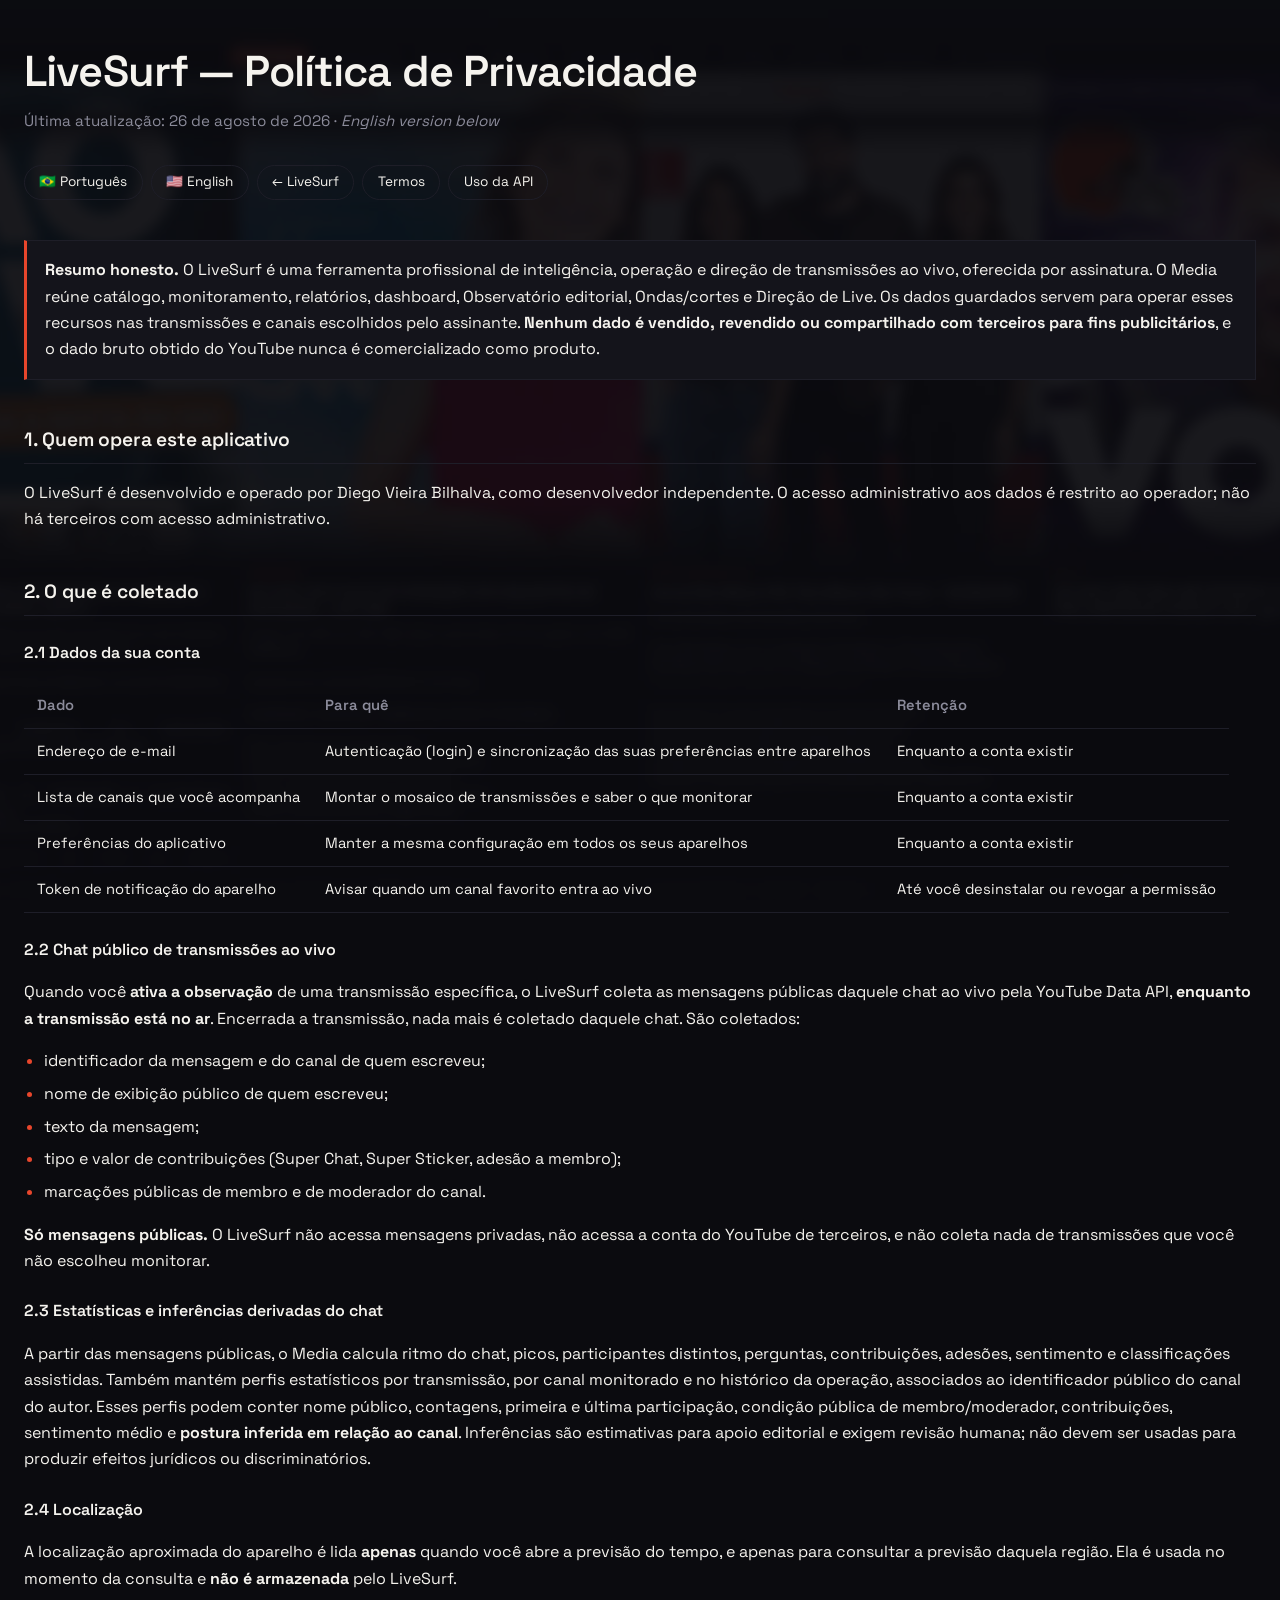
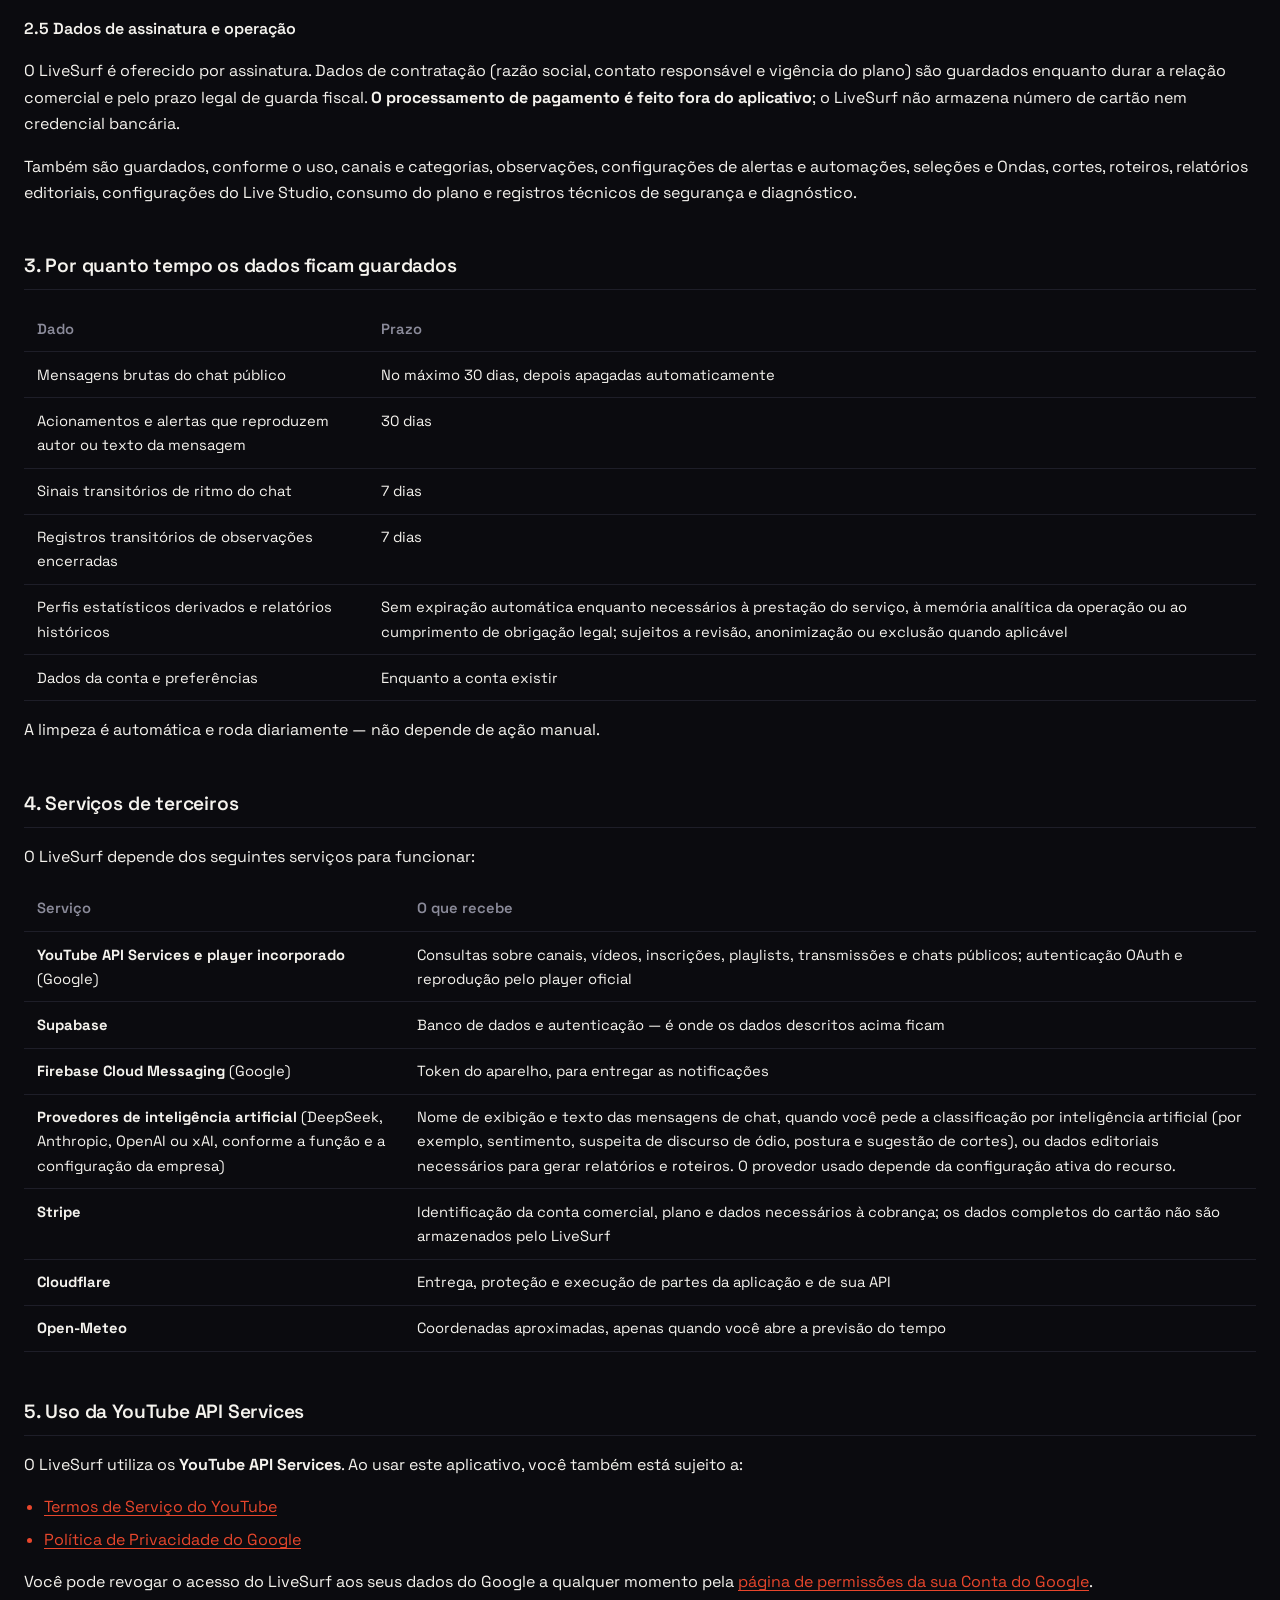
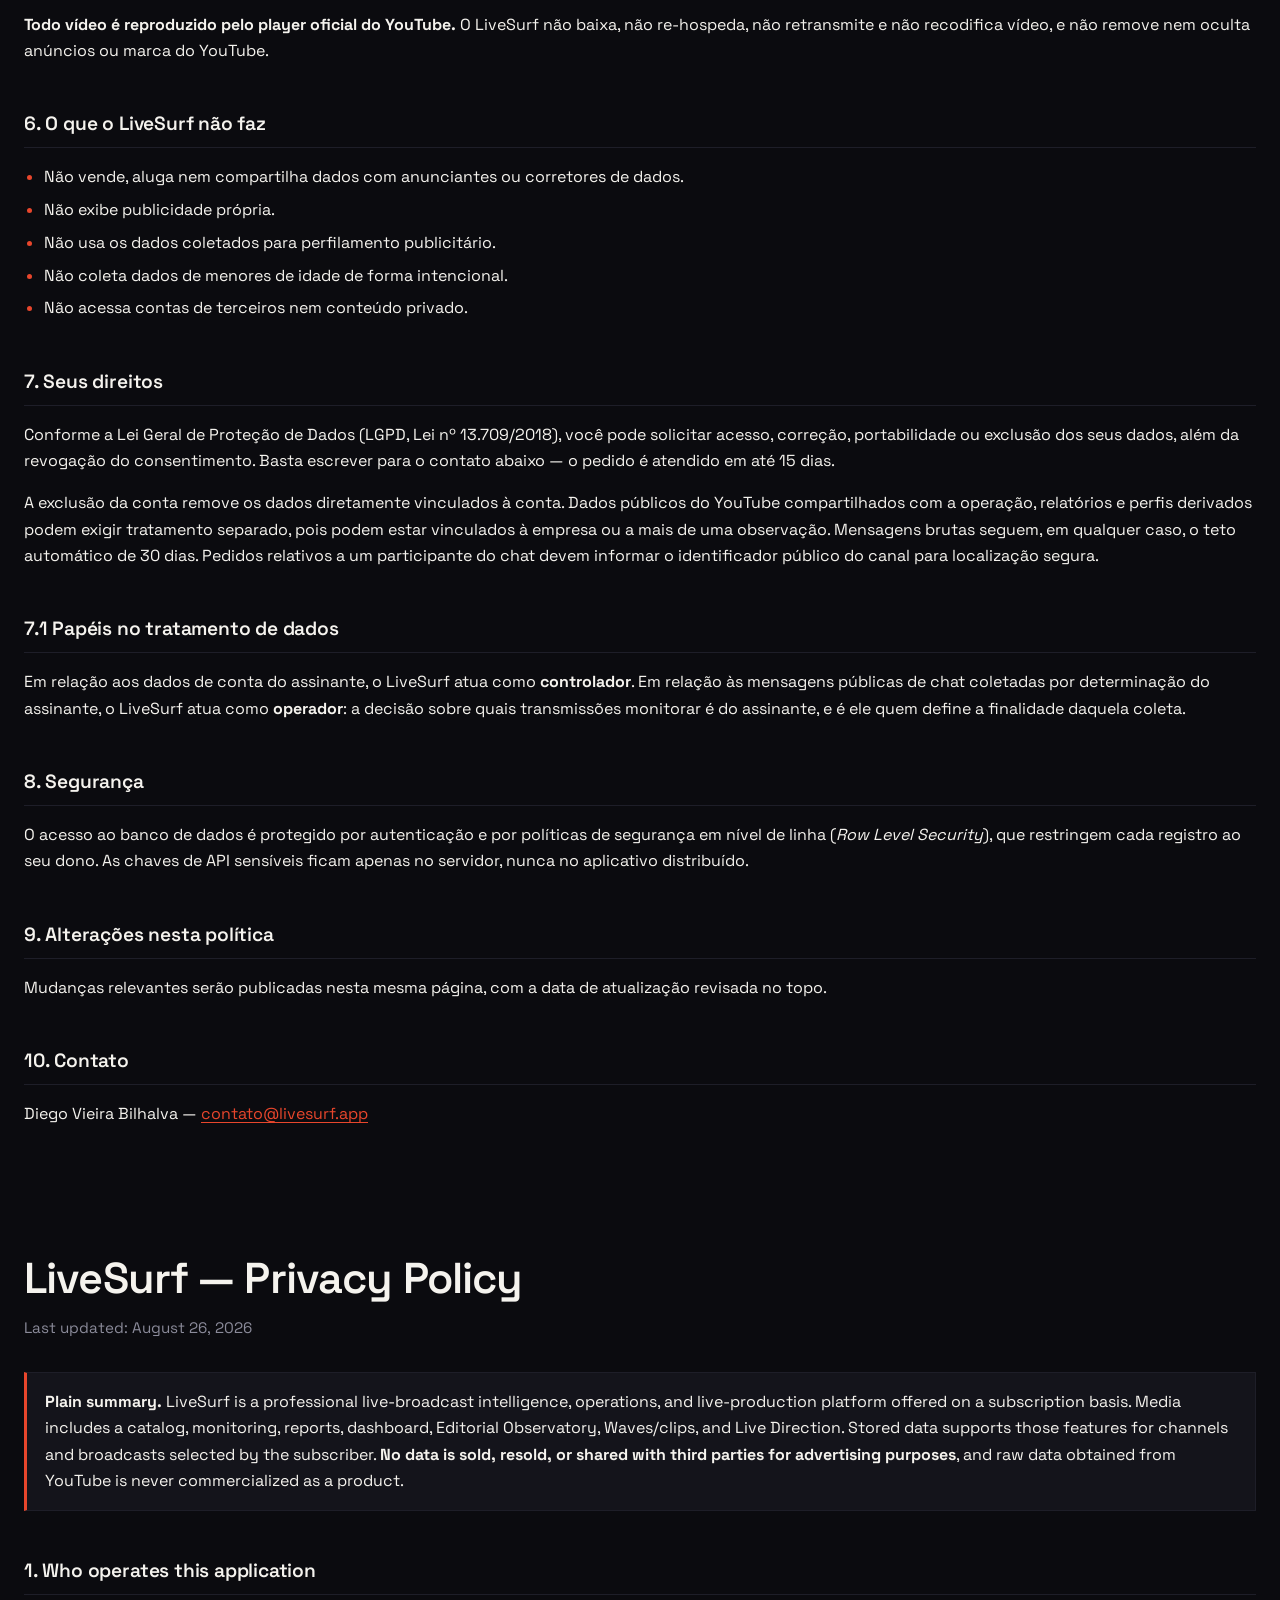
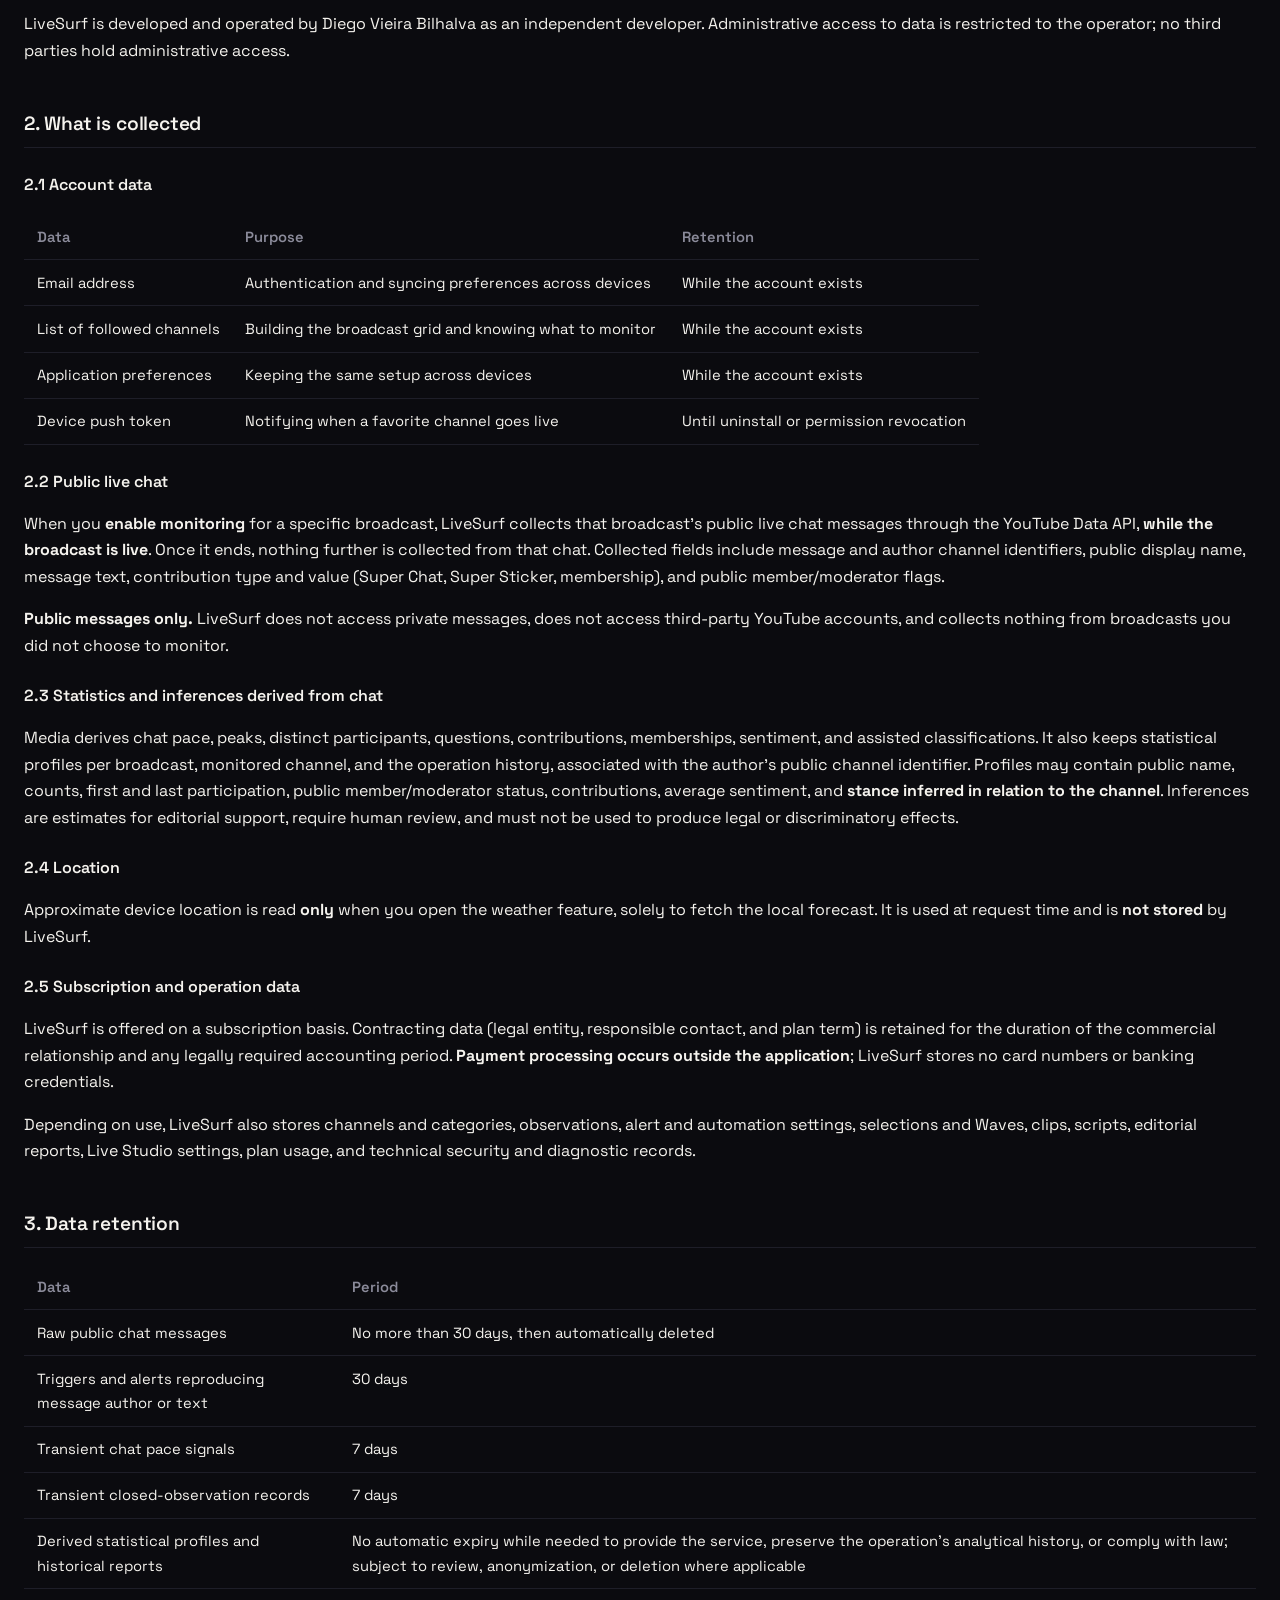
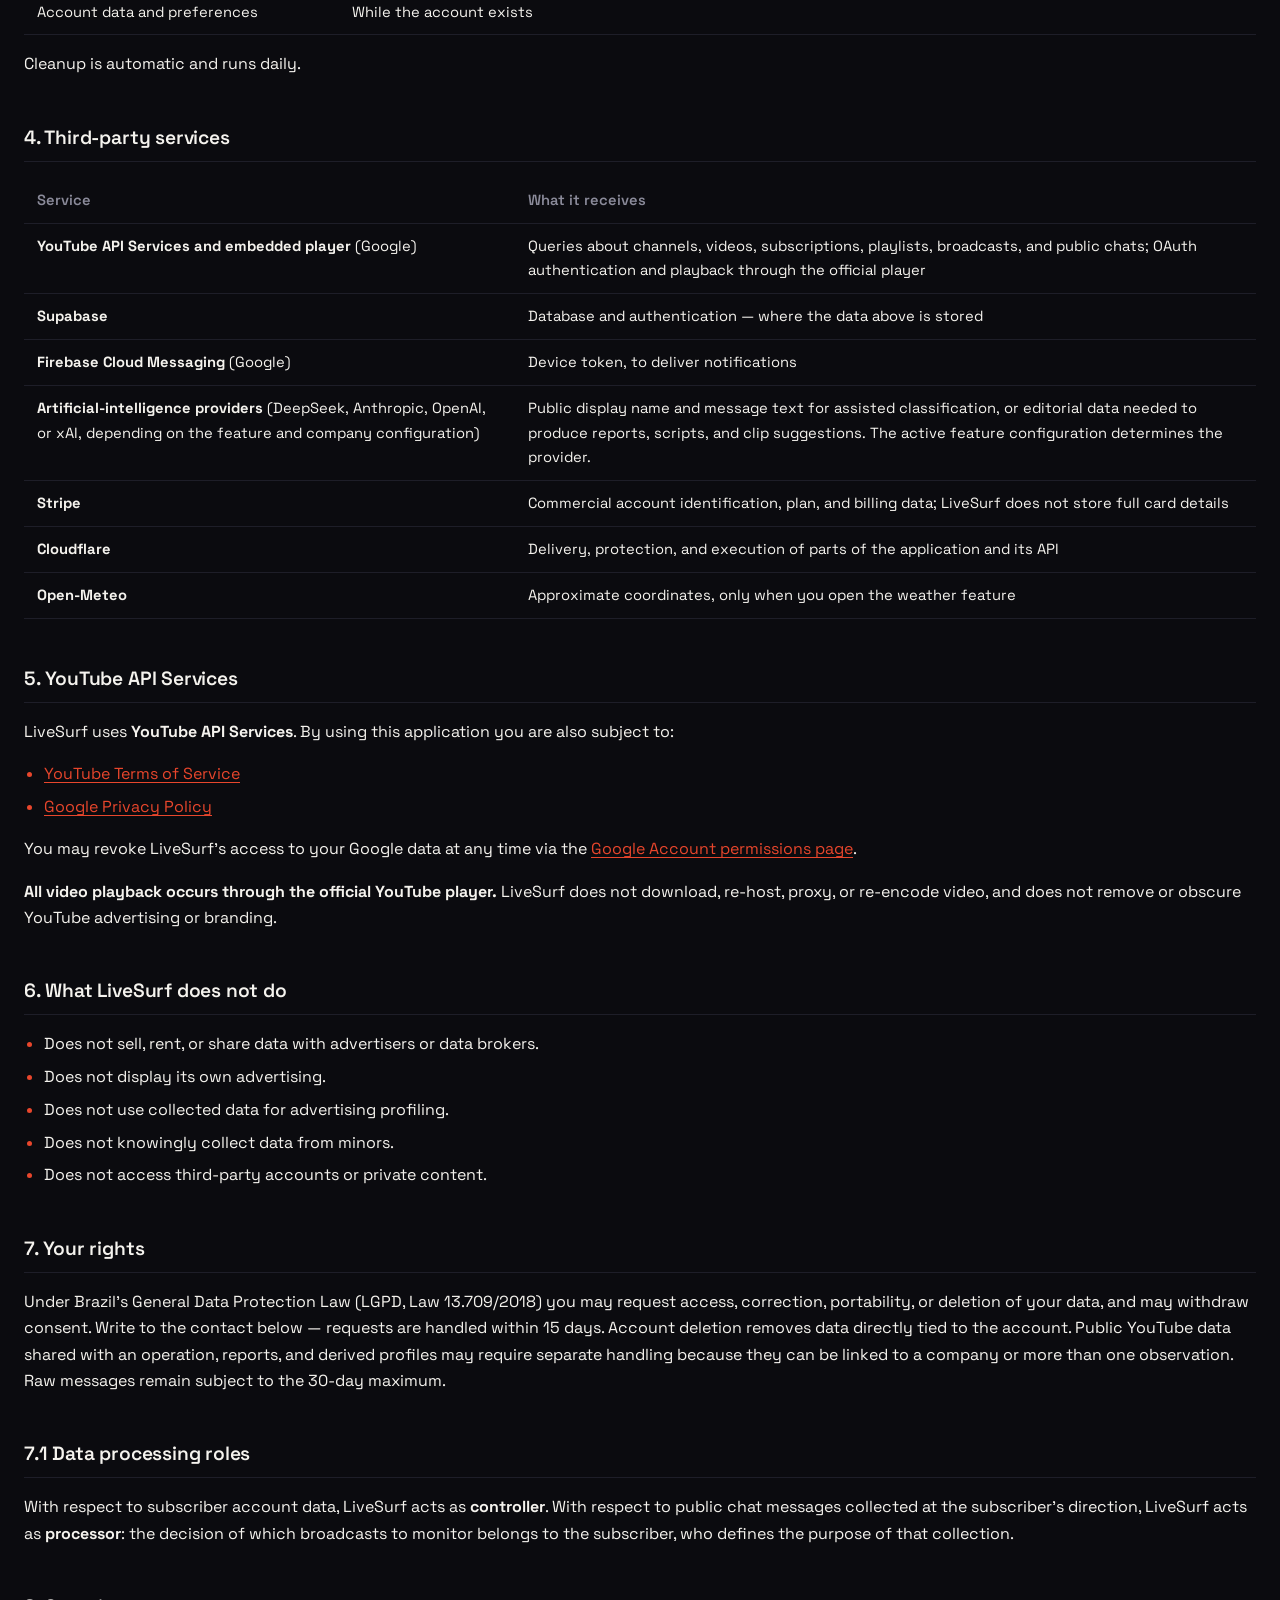
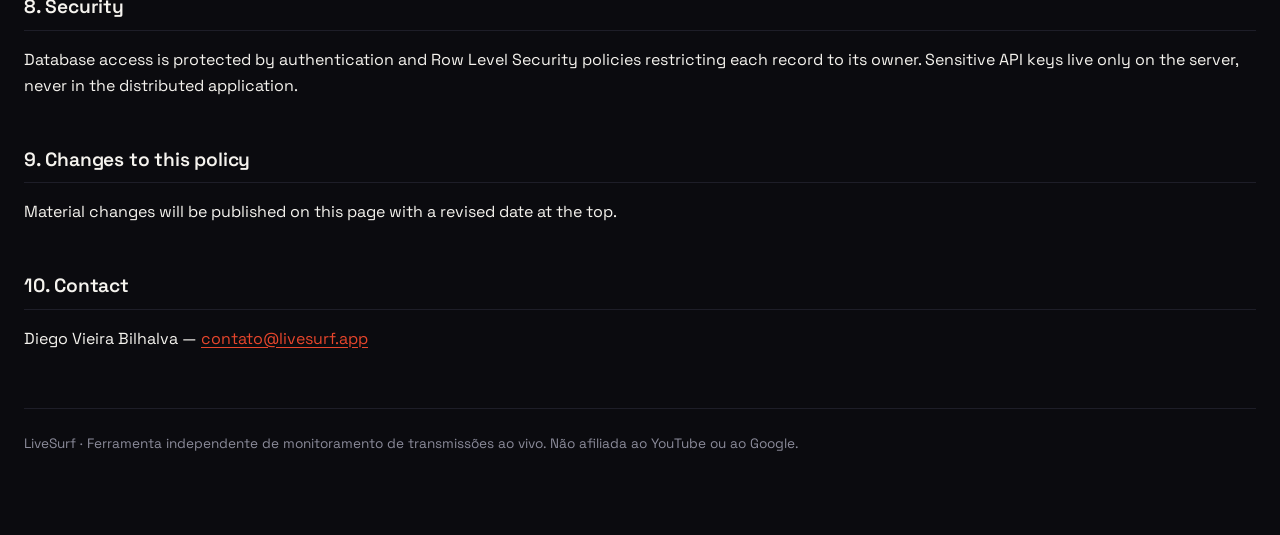
==== commit 1b0f9d3d: "Atualiza site institucional" ====
--- a/privacidade.html
+++ b/privacidade.html
@@ -73,9 +73,8 @@
     <p>
       Quando você <strong>ativa a observação</strong> de uma transmissão específica, o
       LiveSurf coleta as mensagens públicas daquele chat ao vivo pela YouTube
-      Data API. Para transmissões encerradas que ainda estejam dentro da janela
-      de retenção, o sistema também pode recompor mensagens disponíveis no replay
-      público do próprio YouTube. São coletados:
+      Data API, <strong>enquanto a transmissão está no ar</strong>. Encerrada a
+      transmissão, nada mais é coletado daquele chat. São coletados:
     </p>
     <ul>
       <li>identificador da mensagem e do canal de quem escreveu;</li>
@@ -296,9 +295,9 @@
     <p>
       When you <strong>enable monitoring</strong> for a specific broadcast,
       LiveSurf collects that broadcast's public live chat messages through the
-      YouTube Data API. For ended broadcasts still within the retention window,
-      the system may also reconstruct messages available in YouTube's own public
-      replay. Collected fields include message and author channel identifiers, public display
+      YouTube Data API, <strong>while the broadcast is live</strong>. Once it
+      ends, nothing further is collected from that chat.
+      Collected fields include message and author channel identifiers, public display
       name, message text, contribution type and value (Super Chat, Super Sticker,
       membership), and public member/moderator flags.
     </p>
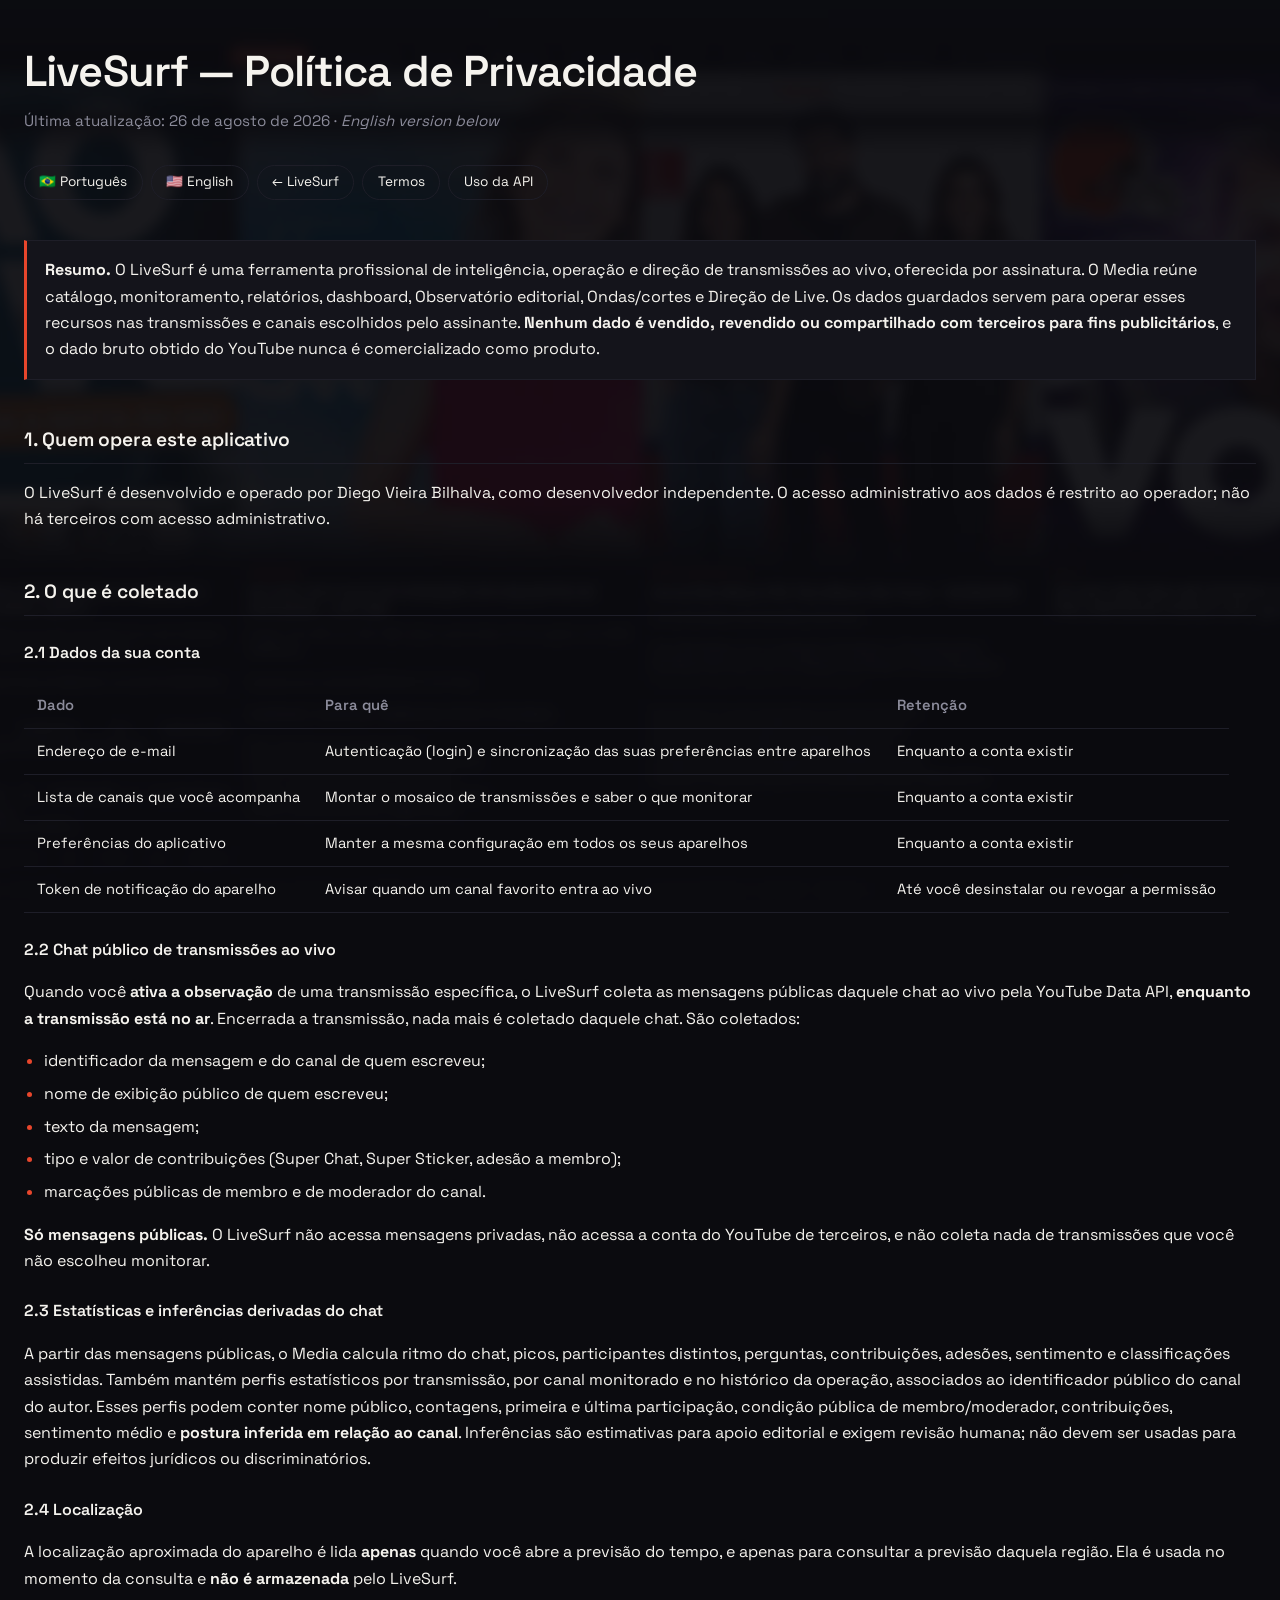
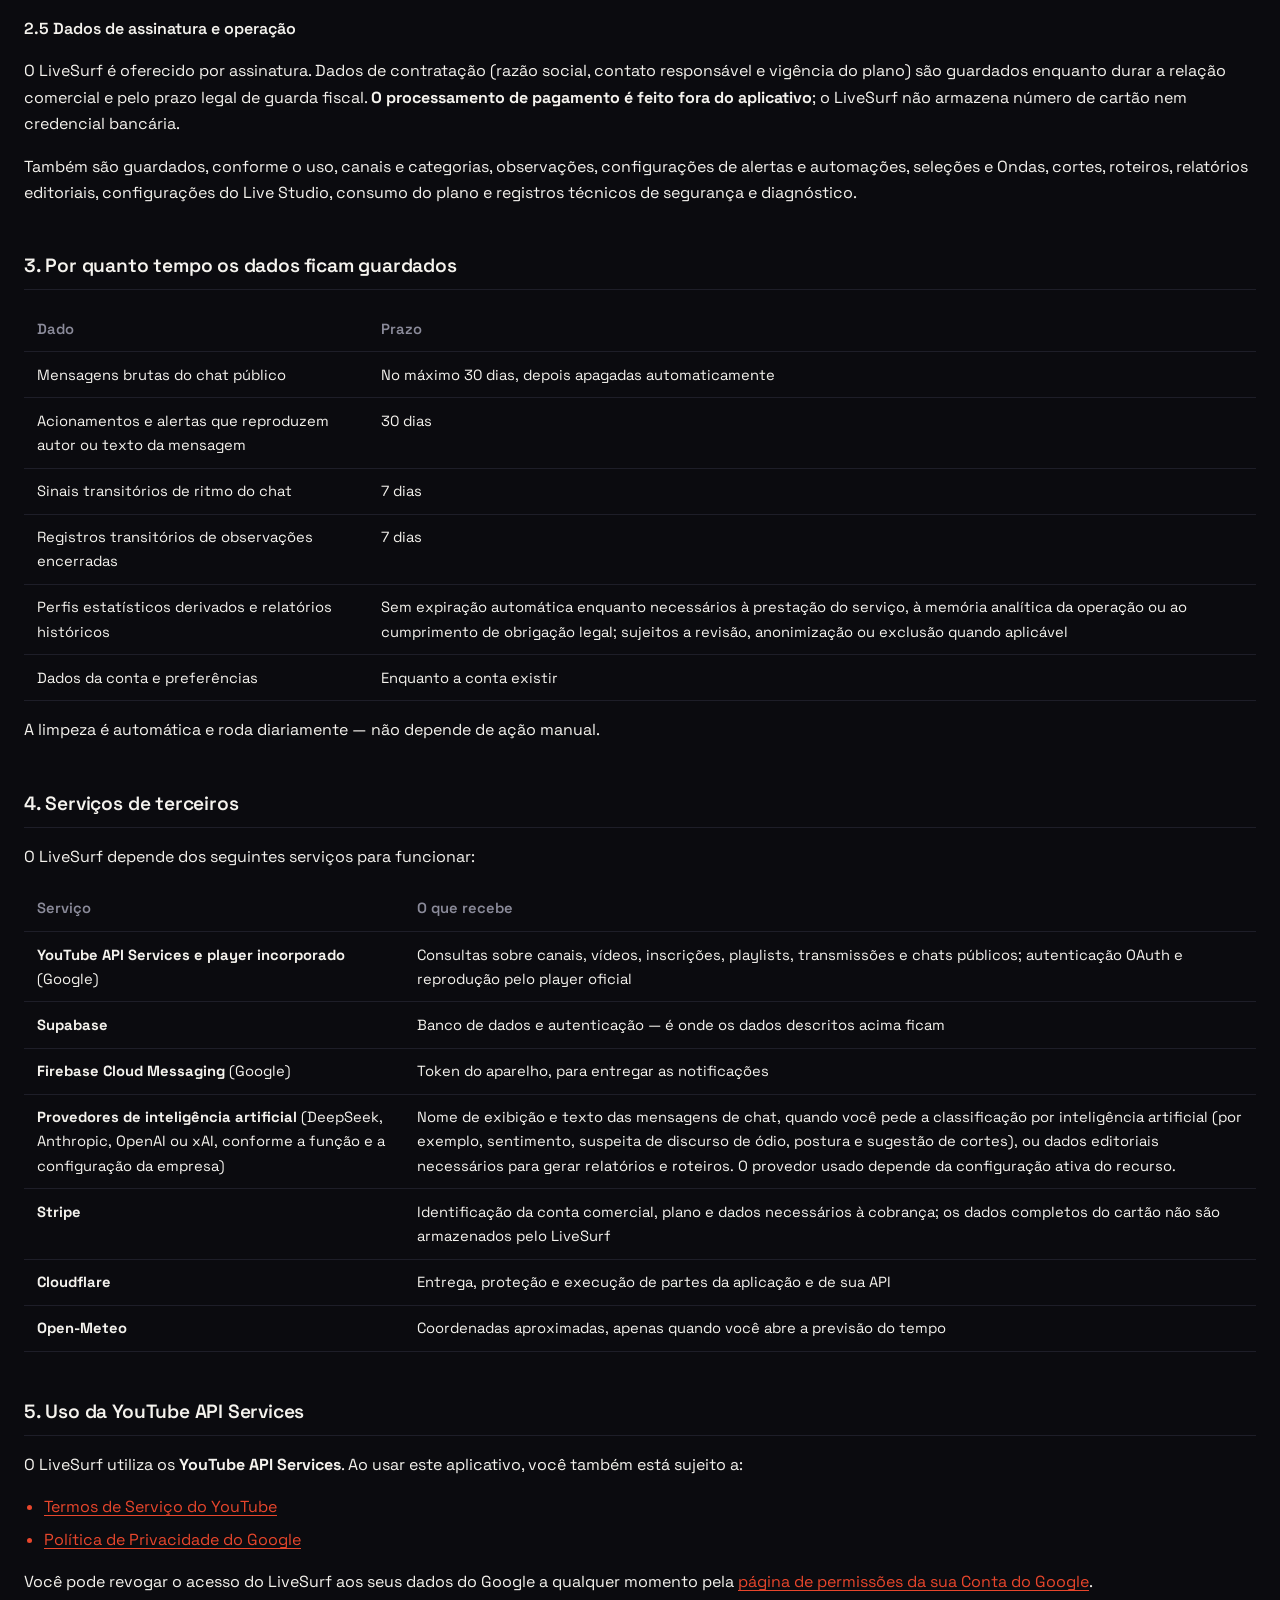
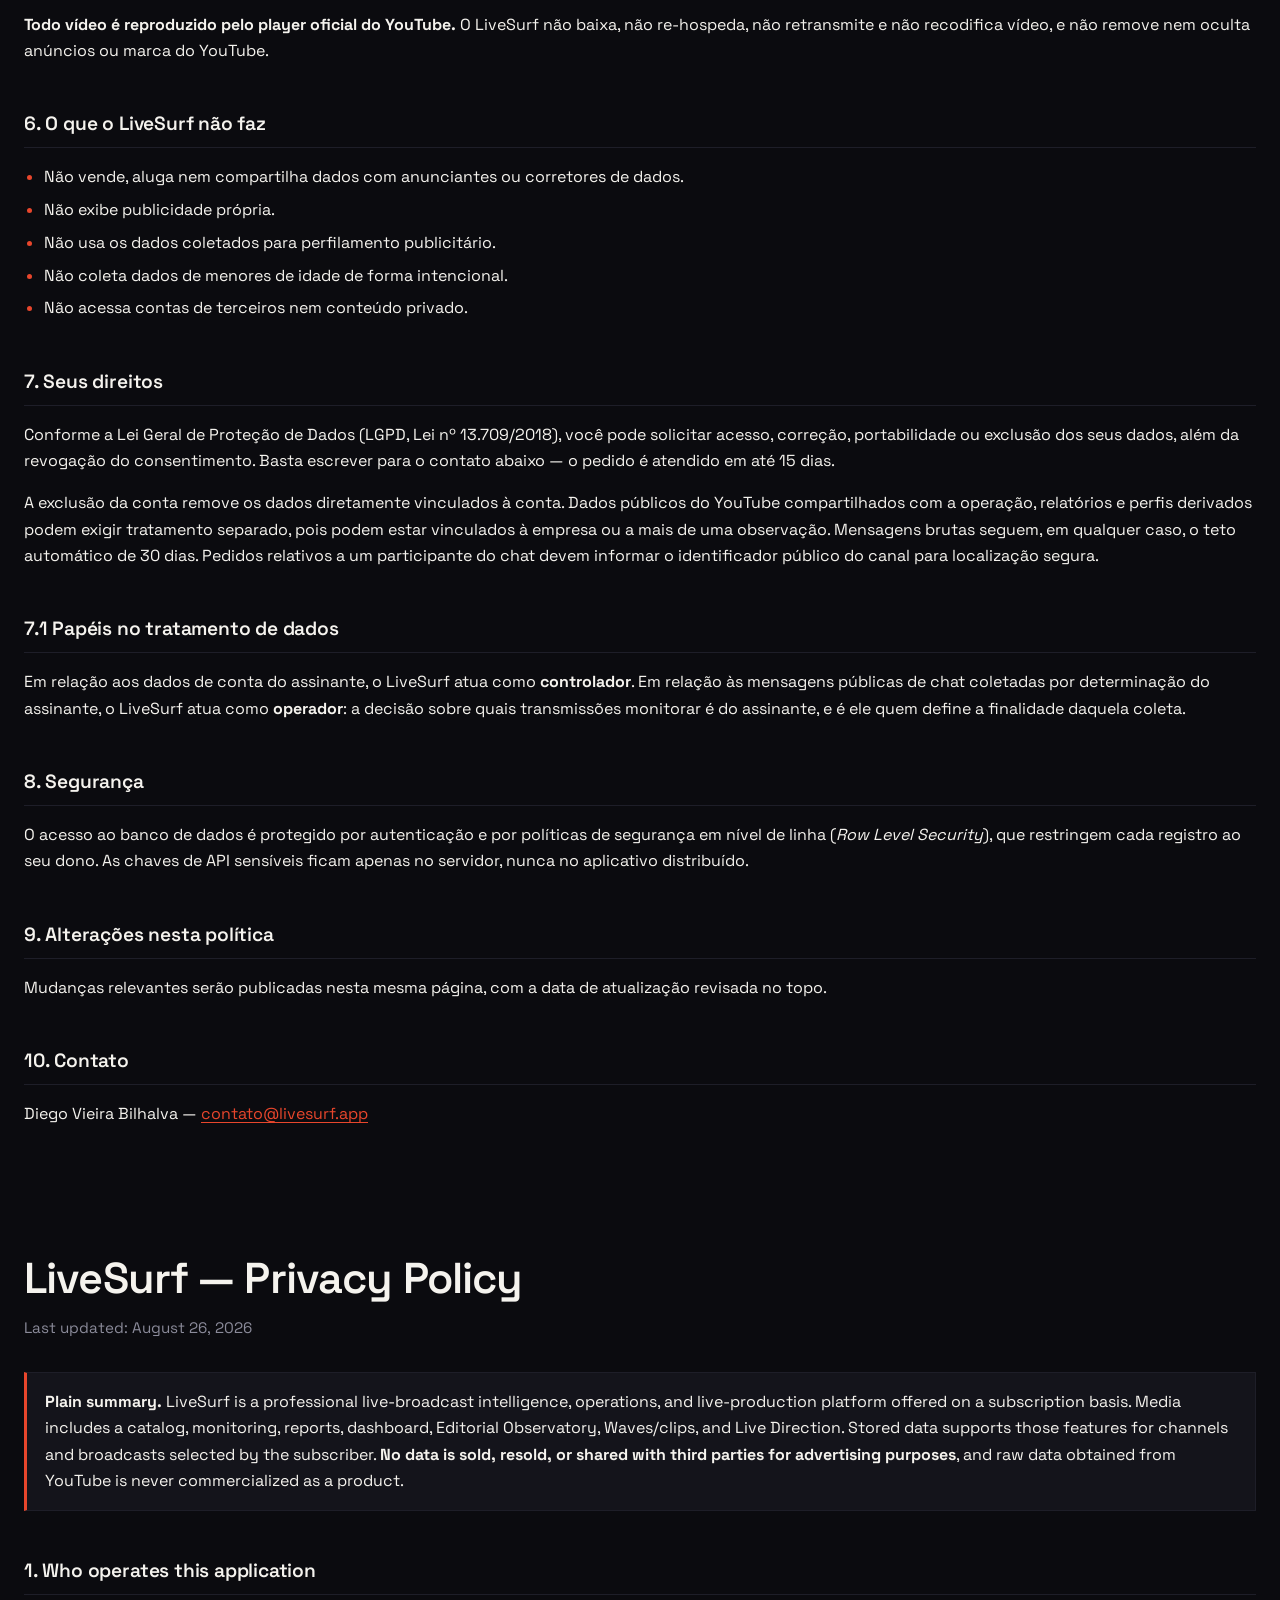
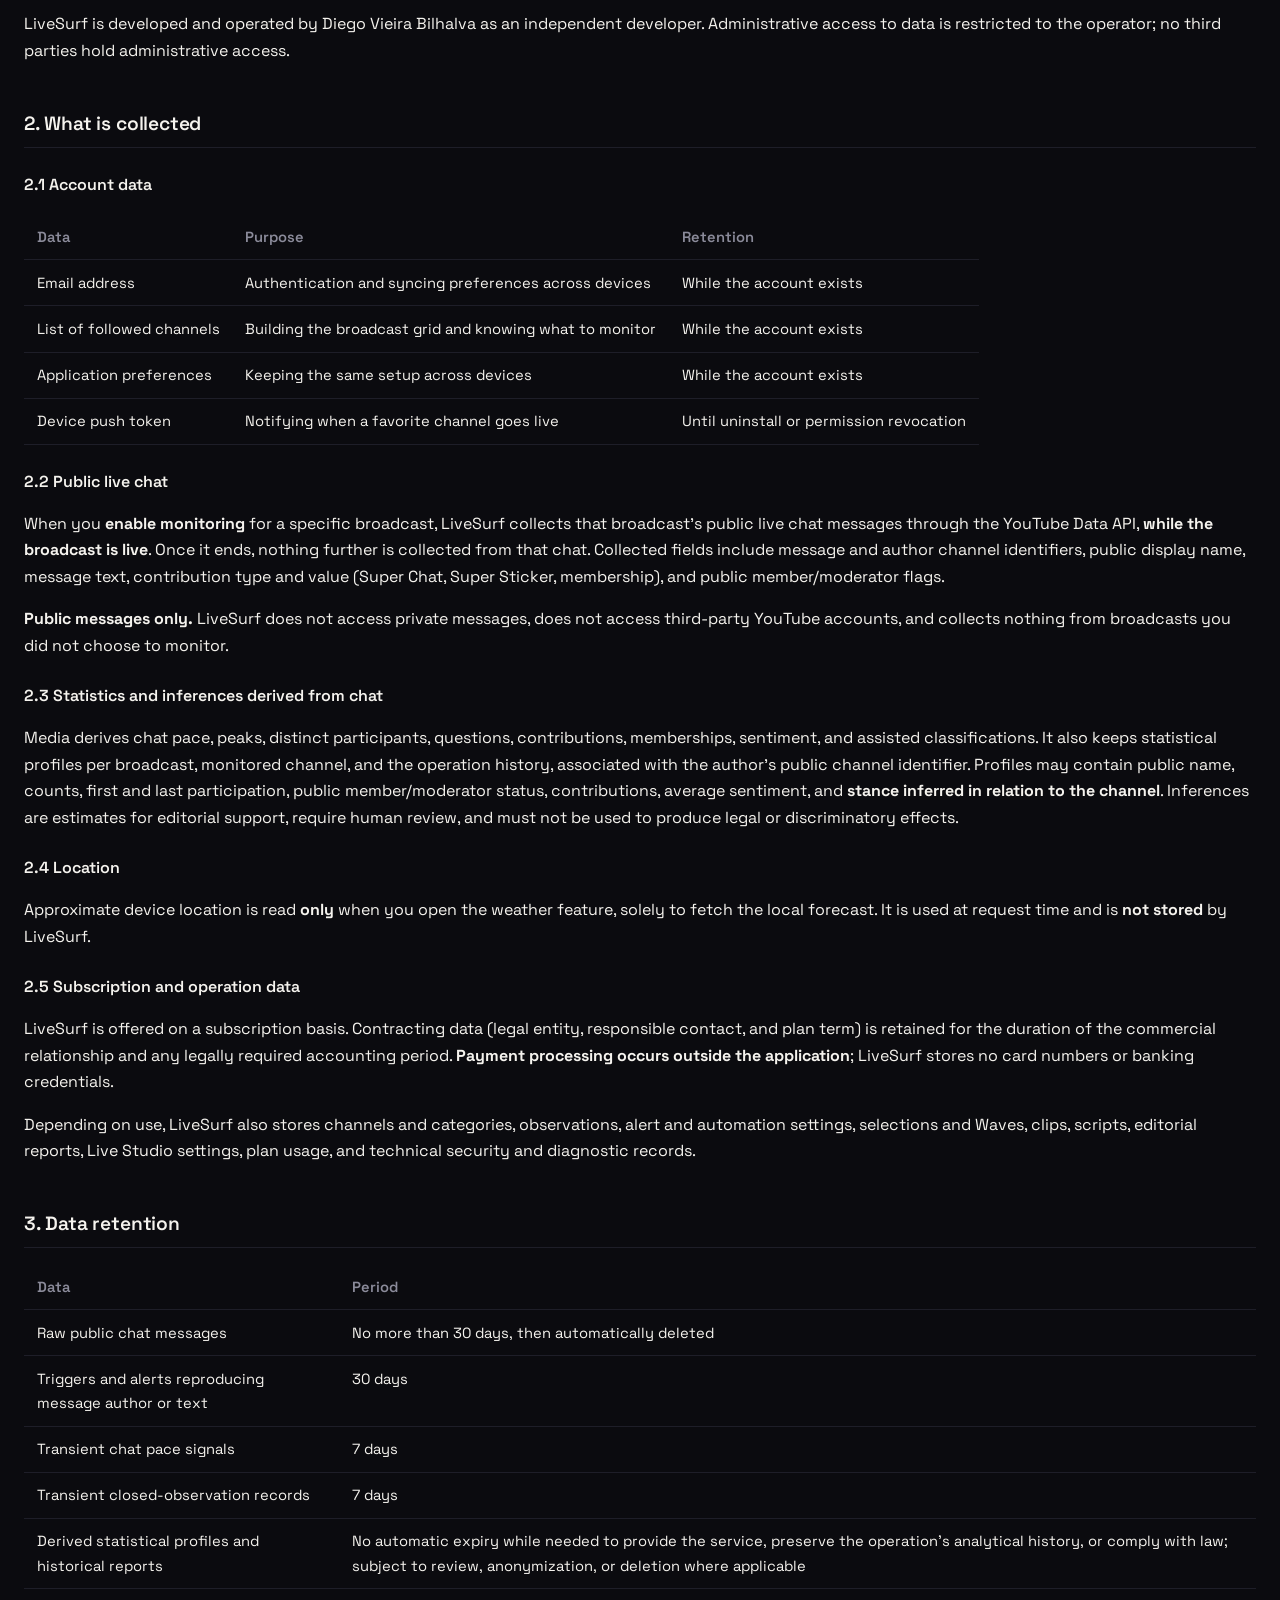
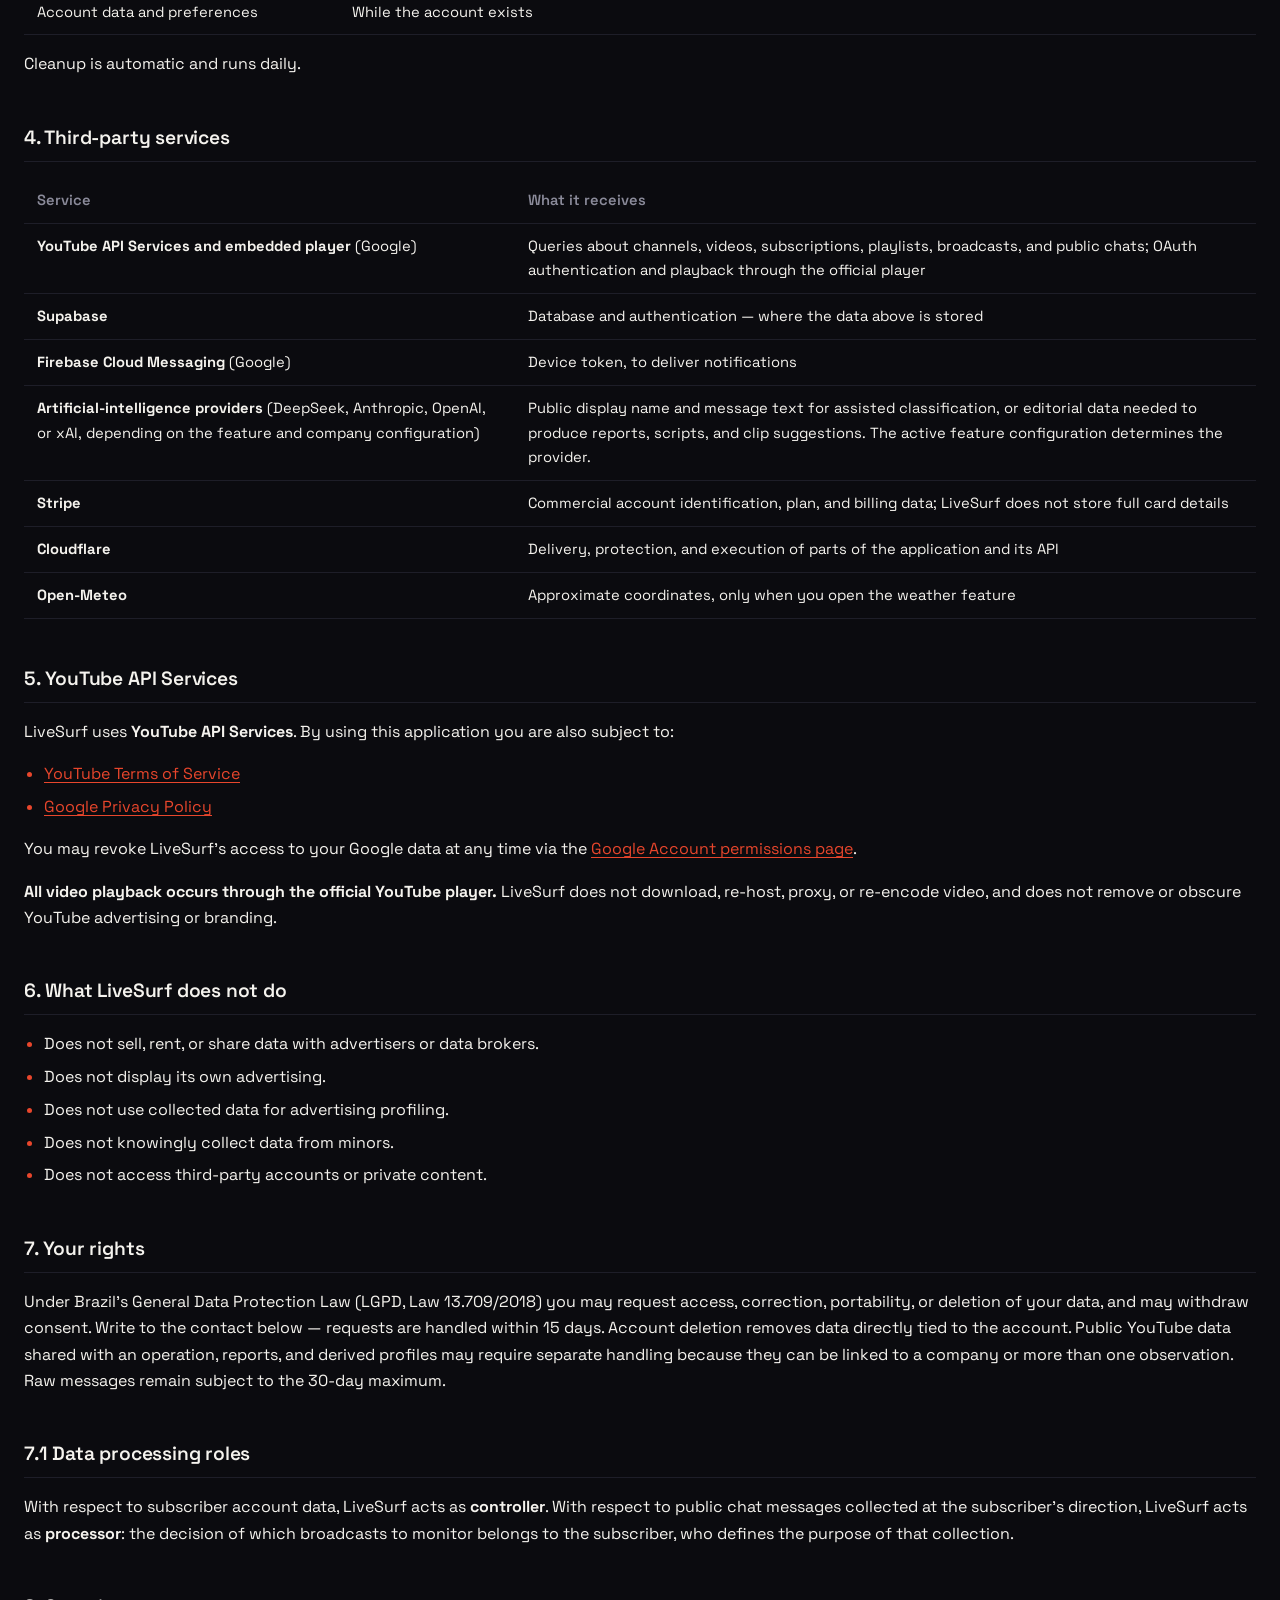
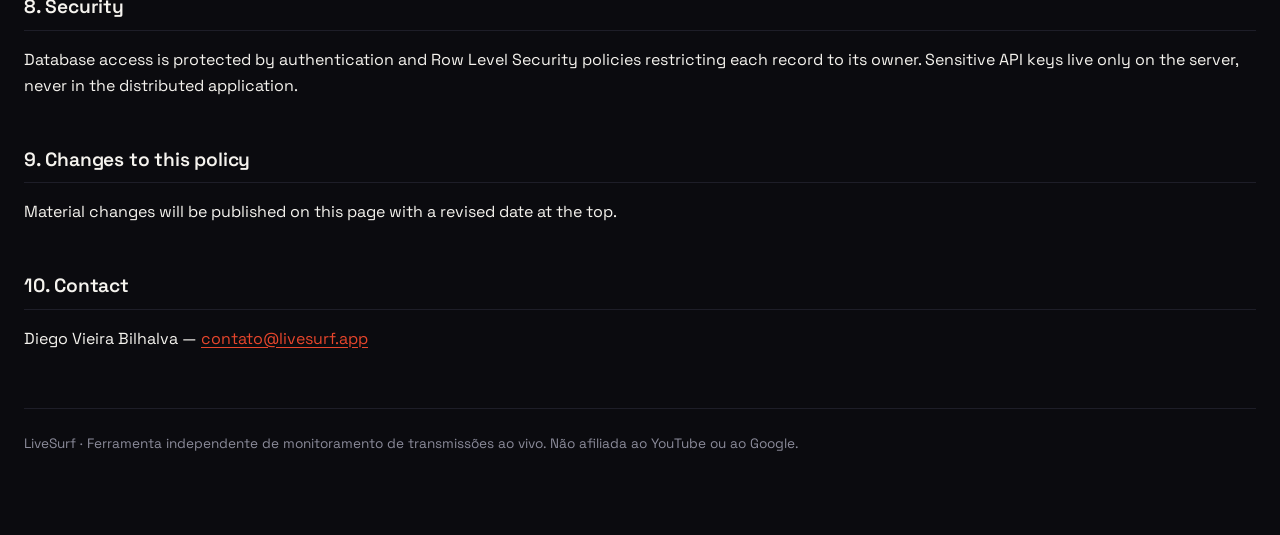
==== commit 4e58e613: "Atualiza site institucional" ====
--- a/privacidade.html
+++ b/privacidade.html
@@ -24,7 +24,7 @@
   <section id="pt">
 
     <div class="caixa">
-      <strong>Resumo honesto.</strong> O LiveSurf é uma ferramenta profissional
+      <strong>Resumo.</strong> O LiveSurf é uma ferramenta profissional
       de inteligência, operação e direção de transmissões ao vivo, oferecida por
       assinatura. O Media reúne catálogo, monitoramento, relatórios, dashboard,
       Observatório editorial, Ondas/cortes e Direção de Live. Os dados guardados
